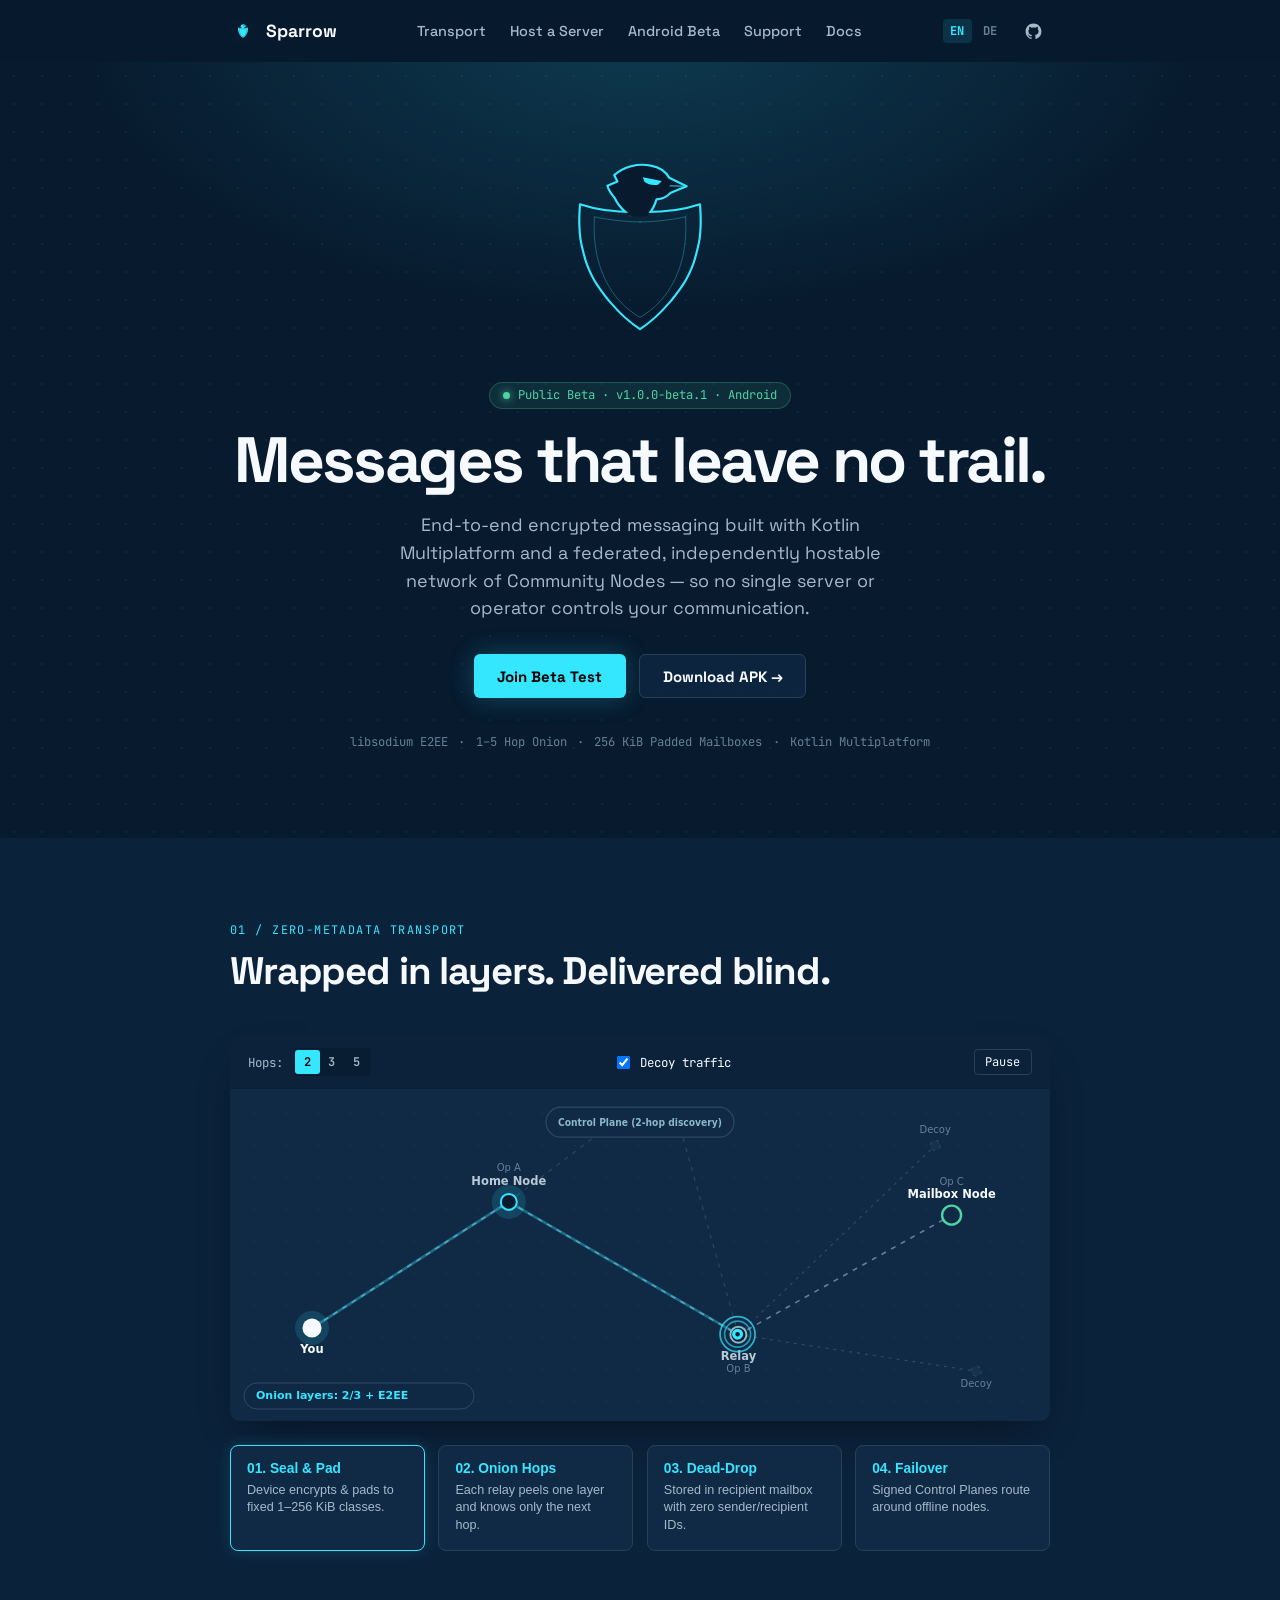
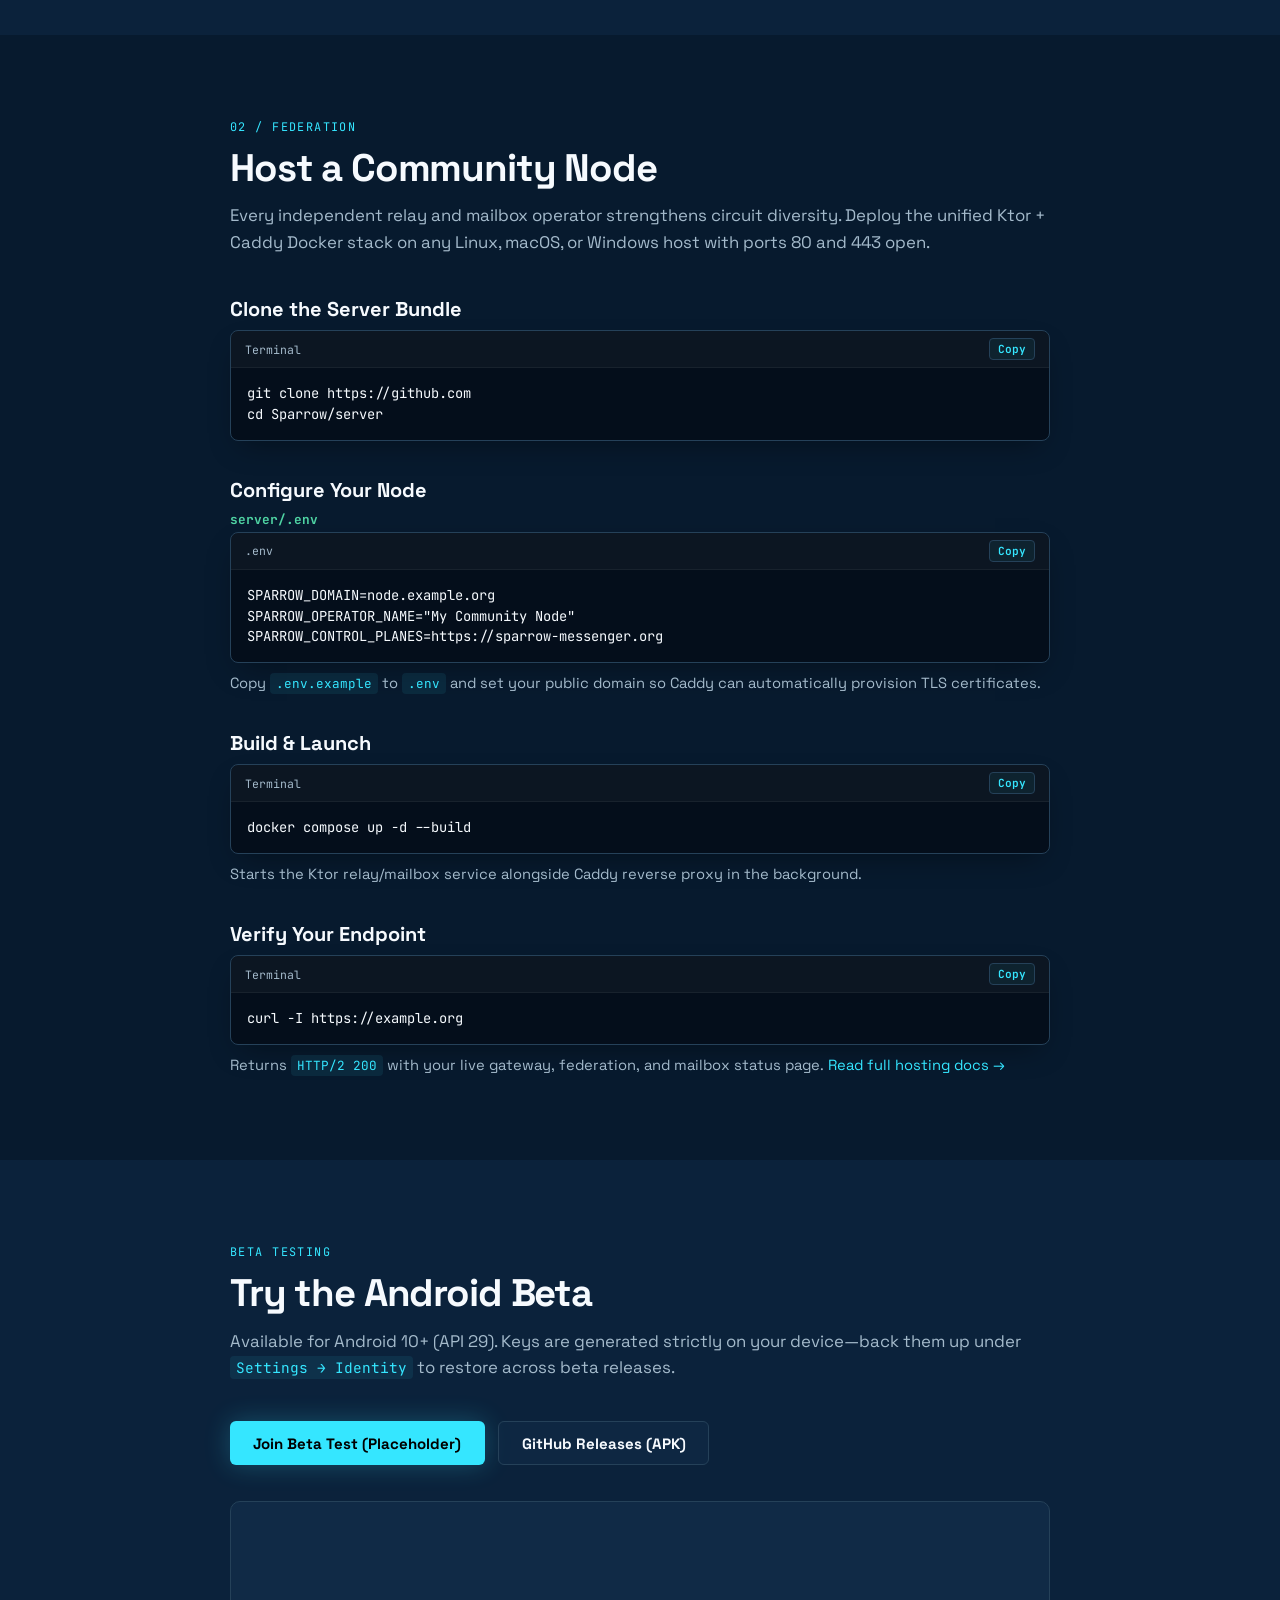
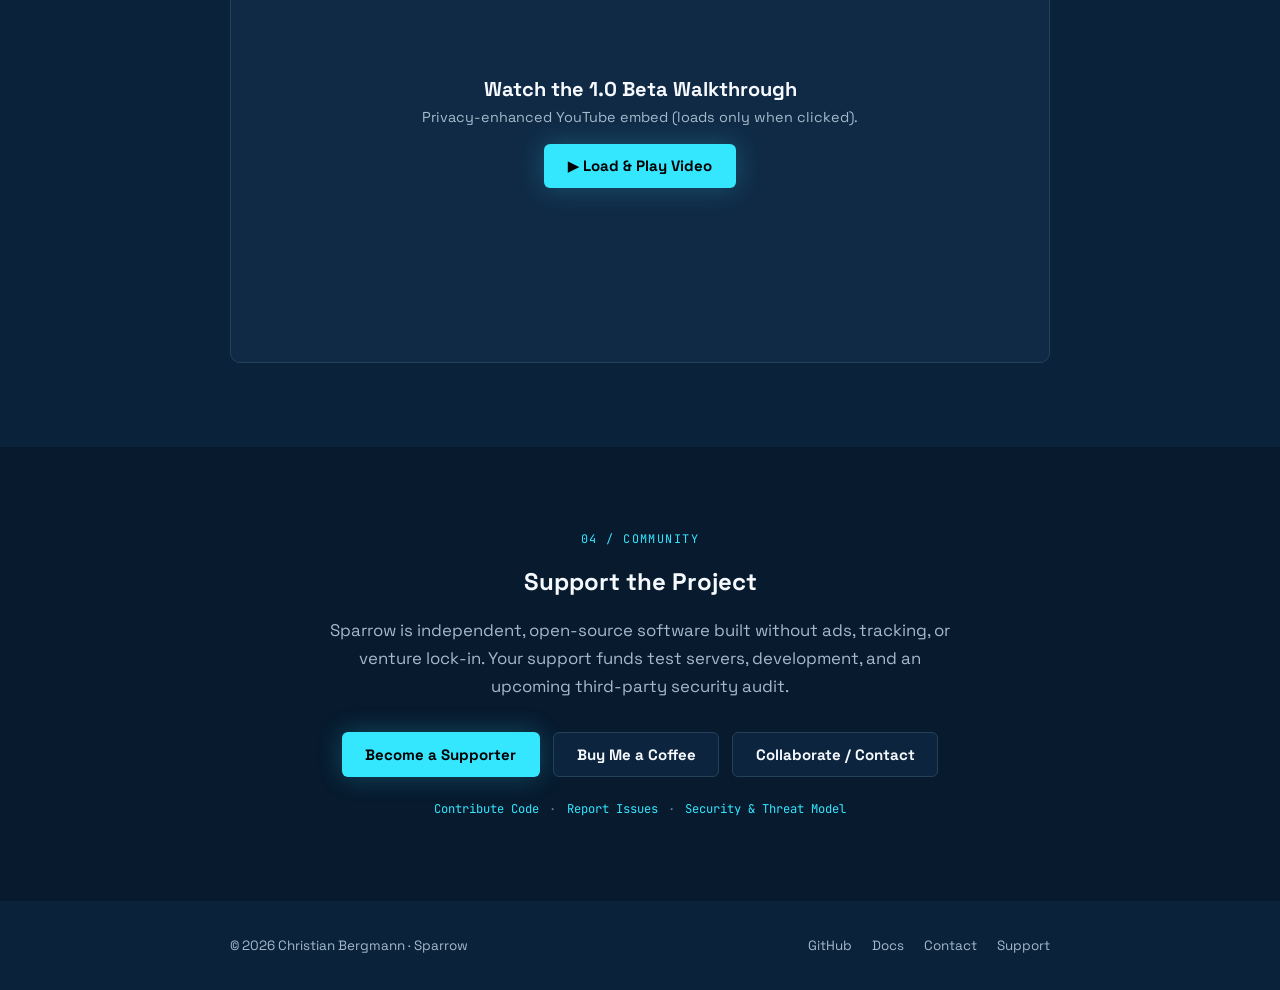
==== index.html @ a4cbb078 "Fix german language" ====
<!DOCTYPE html>
<html lang="en">
<head>
  <meta charset="UTF-8" />
  <meta name="viewport" content="width=device-width, initial-scale=1.0" />
  <title>Sparrow — Messages that leave no trail</title>
  <meta
    name="description"
    content="End-to-end encrypted messaging routed through 1–5 hop federated Community Nodes."
  />
  <meta name="theme-color" content="#071A2E" />
  <link rel="icon" type="image/svg+xml" href="./favicon.svg" />
  <link rel="preconnect" href="https://fonts.googleapis.com" />
  <link rel="preconnect" href="https://fonts.gstatic.com" crossorigin />
  <link href="https://fonts.googleapis.com/css2?family=JetBrains+Mono:wght@400;600;700&family=Space+Grotesk:wght@500;700&display=swap" rel="stylesheet" />
  <link rel="stylesheet" href="./styles.css" />
</head>
<body>
  <header class="site-header">
    <div class="nav-inner">
      <a href="#top" class="brand" aria-label="Sparrow Home" data-i18n-aria-label="nav.home">
        <img src="./favicon.svg" alt="" width="26" height="26" />
        <span>Sparrow</span>
      </a>

      <nav class="nav-links" aria-label="Main navigation" data-i18n-aria-label="nav.mainNavigation">
        <a href="#how-it-works" data-i18n="nav.transport">Transport</a>
        <a href="#host-server" data-i18n="nav.hostServer">Host a Server</a>
        <a href="#beta" data-i18n="nav.beta">Android Beta</a>
        <a href="#support" data-i18n="nav.support">Support</a>
        <a data-config-href="docsHomeUrl" target="_blank" rel="noopener noreferrer" data-i18n="nav.docs">Docs</a>
      </nav>

      <div class="nav-actions">
        <div class="lang-toggle" role="group" aria-label="Language switch" data-i18n-aria-label="nav.languageSwitch">
          <button type="button" class="lang-btn" data-lang="en">EN</button>
          <button type="button" class="lang-btn" data-lang="de">DE</button>
        </div>

        <a
          class="icon-link"
          data-config-href="githubRepoUrl"
          target="_blank"
          rel="noopener noreferrer"
          aria-label="GitHub"
        >
          <svg width="19" height="19" viewBox="0 0 24 24" fill="currentColor" aria-hidden="true">
            <path d="M12 2C6.477 2 2 6.484 2 12.017c0 4.425 2.865 8.18 6.839 9.504.5.092.682-.217.682-.483 0-.237-.008-.868-.013-1.703-2.782.605-3.369-1.343-3.369-1.343-.454-1.158-1.11-1.466-1.11-1.466-.908-.62.069-.608.069-.608 1.003.07 1.53 1.032 1.53 1.032.892 1.53 2.341 1.088 2.91.832.092-.647.35-1.088.636-1.338-2.22-.253-4.555-1.113-4.555-4.951 0-1.093.39-1.988 1.029-2.688-.103-.253-.446-1.272.098-2.65 0 0 .84-.27 2.75 1.026A9.564 9.564 0 0112 6.844c.85.004 1.705.115 2.504.337 1.909-1.296 2.747-1.027 2.747-1.027.546 1.379.202 2.398.1 2.651.64.7 1.028 1.595 1.028 2.688 0 3.848-2.339 4.695-4.566 4.943.359.309.678.92.678 1.855 0 1.338-.012 2.419-.012 2.747 0 .268.18.58.688.482A10.019 10.019 0 0022 12.017C22 6.484 17.522 2 12 2z" />
          </svg>
        </a>
        <button
          type="button"
          class="menu-toggle"
          id="menu-toggle"
          aria-label="Toggle navigation"
          data-i18n-aria-label="nav.toggleNavigation"
          aria-controls="mobile-nav"
          aria-expanded="false"
        >
          <svg width="20" height="20" viewBox="0 0 24 24" fill="none" stroke="currentColor" stroke-width="2" stroke-linecap="round" aria-hidden="true">
            <path d="M4 6h16M4 12h16M4 18h16" />
          </svg>
        </button>
      </div>
    </div>

    <nav class="mobile-nav" id="mobile-nav" aria-label="Mobile navigation" data-i18n-aria-label="nav.mobileNavigation">
      <a href="#how-it-works" data-i18n="nav.transport">Transport</a>
      <a href="#host-server" data-i18n="nav.hostServer">Host a Server</a>
      <a href="#beta" data-i18n="nav.beta">Android Beta</a>
      <a href="#support" data-i18n="nav.support">Support</a>
      <a data-config-href="docsHomeUrl" target="_blank" rel="noopener noreferrer" data-i18n="nav.docs">Docs</a>
    </nav>
  </header>

  <main id="top">
    <!-- BAND 1: HERO -->
    <section class="band band-base hero">
      <div class="container hero-center">
        <div class="logo-stage" id="logo-stage" role="button" tabindex="0" aria-label="Interactive Sparrow Logo" data-i18n-aria-label="hero.logoAria">
          <canvas id="sparrow-hero-canvas" width="240" height="240"></canvas>
        </div>

        <span class="pill-badge">
          <span class="dot"></span>
          <span data-i18n="hero.badge">v1.0.0-beta.1 · Android</span>
        </span>

        <h1 data-i18n="hero.title">Messages that leave no trail.</h1>

        <p class="hero-sub" data-i18n="hero.subtitle">
          Device-side libsodium encryption routed through 1–5 hop federated Community Nodes. Zero central servers. Zero push services.
        </p>

        <div class="hero-actions">
          <a href="#beta-placeholder" class="btn btn-primary" data-placeholder="betaTest" data-i18n="hero.ctaBeta">
            Join Beta Test
          </a>
          <a class="btn btn-secondary" data-config-href="githubReleasesUrl" target="_blank" rel="noopener noreferrer" data-i18n="hero.ctaDownload">
            Download APK →
          </a>
        </div>

        <div class="stack-bar">
          <span data-i18n="hero.stack.crypto">libsodium E2EE</span>
          <span>·</span>
          <span data-i18n="hero.stack.onion">1–5 Hop Onion</span>
          <span>·</span>
          <span data-i18n="hero.stack.mailboxes">256 KiB Padded Mailboxes</span>
          <span>·</span>
          <span data-i18n="hero.stack.kotlin">Kotlin Multiplatform</span>
        </div>
      </div>
    </section>

    <!-- BAND 2: LIVE ONION DIAGRAM -->
    <section class="band band-alt" id="how-it-works">
      <div class="container">
        <div class="section-head">
          <span class="eyebrow" data-i18n="comm.eyebrow">01 / Zero-Metadata Transport</span>
          <h2 data-i18n="comm.title">Wrapped in layers. Delivered blind.</h2>
        </div>

        <div class="diagram-wrap">
          <div class="diagram-bar">
            <div class="toolbar-group">
              <span data-i18n="comm.hopsLabel">Hops:</span>
              <div class="segmented" role="group" aria-label="Relay hops" data-i18n-aria-label="comm.relayHops">
                <button type="button" class="seg-btn active" data-hops="2">2</button>
                <button type="button" class="seg-btn" data-hops="3">3</button>
                <button type="button" class="seg-btn" data-hops="5">5</button>
              </div>
            </div>

            <label class="switch-label">
              <input type="checkbox" id="decoys-toggle" checked />
              <span data-i18n="comm.decoysLabel">Decoy traffic</span>
            </label>

            <button type="button" class="btn-inline" id="onion-play-btn">Pause</button>
          </div>

          <canvas id="onion-canvas" width="840" height="340"></canvas>
        </div>

        <div class="step-row" id="comm-steps">
          <button type="button" class="step-card active" data-step="0">
            <strong data-i18n="comm.steps.0.title">01. Seal &amp; Pad</strong>
            <span data-i18n="comm.steps.0.desc">Device encrypts &amp; pads to fixed 1–256 KiB classes.</span>
          </button>
          <button type="button" class="step-card" data-step="1">
            <strong data-i18n="comm.steps.1.title">02. Onion Hops</strong>
            <span data-i18n="comm.steps.1.desc">Each relay peels one layer and knows only the next hop.</span>
          </button>
          <button type="button" class="step-card" data-step="2">
            <strong data-i18n="comm.steps.2.title">03. Dead-Drop</strong>
            <span data-i18n="comm.steps.2.desc">Stored in recipient mailbox with zero sender/recipient IDs.</span>
          </button>
          <button type="button" class="step-card" data-step="3">
            <strong data-i18n="comm.steps.3.title">04. Failover</strong>
            <span data-i18n="comm.steps.3.desc">Signed Control Planes route around offline nodes.</span>
          </button>
        </div>
      </div>
    </section>
    <!-- BAND 3: HOST A SERVER (WEBPACK-STYLE WALKTHROUGH) -->
    <section class="band band-base" id="host-server">
      <div class="container">
        <div class="section-head">
          <span class="eyebrow" data-i18n="hosting.eyebrow">02 / Federation</span>
          <h2 data-i18n="hosting.title">Host a Community Node</h2>
          <p class="section-lead" data-i18n="hosting.lead">
            Every independent relay and mailbox operator strengthens circuit diversity. Deploy the unified Ktor + Caddy Docker stack on any Linux, macOS, or Windows host with ports 80 and 443 open.
          </p>
        </div>

        <div class="wb-step">
          <h3 data-i18n="hosting.cloneTitle">Clone the Server Bundle</h3>
          <div class="terminal">
            <div class="terminal-top">
              <span data-i18n="hosting.terminal">Terminal</span>
              <button type="button" class="copy-btn" data-copy="git clone https://github.com && cd Sparrow/server" data-i18n="common.copy">Copy</button>
            </div>
            <pre><code>git clone https://github.com
cd Sparrow/server</code></pre>
          </div>
        </div>

        <div class="wb-step">
          <h3 data-i18n="hosting.configureTitle">Configure Your Node</h3>
          <p class="file-caption"><strong>server/.env</strong></p>
          <div class="terminal">
            <div class="terminal-top">
              <span>.env</span>
              <button type="button" class="copy-btn" data-copy="cp .env.example .env" data-i18n="common.copy">Copy</button>
            </div>
            <pre><code>SPARROW_DOMAIN=node.example.org
SPARROW_OPERATOR_NAME="My Community Node"
SPARROW_CONTROL_PLANES=https://sparrow-messenger.org</code></pre>
          </div>
          <p class="step-note">
            <span data-i18n="hosting.configureNoteBefore">Copy </span><code>.env.example</code><span data-i18n="hosting.configureNoteMiddle"> to </span><code>.env</code><span data-i18n="hosting.configureNoteAfter"> and set your public domain so Caddy can automatically provision TLS certificates.</span>
          </p>
        </div>

        <div class="wb-step">
          <h3 data-i18n="hosting.buildTitle">Build &amp; Launch</h3>
          <div class="terminal">
            <div class="terminal-top">
              <span data-i18n="hosting.terminal">Terminal</span>
              <button type="button" class="copy-btn" data-copy="docker compose up -d --build" data-i18n="common.copy">Copy</button>
            </div>
            <pre><code>docker compose up -d --build</code></pre>
          </div>
          <p class="step-note" data-i18n="hosting.buildNote">
            Starts the Ktor relay/mailbox service alongside Caddy reverse proxy in the background.
          </p>
        </div>

        <div class="wb-step">
          <h3 data-i18n="hosting.verifyTitle">Verify Your Endpoint</h3>
          <div class="terminal">
            <div class="terminal-top">
              <span data-i18n="hosting.terminal">Terminal</span>
              <button type="button" class="copy-btn" data-copy="curl -I https://example.org" data-i18n="common.copy">Copy</button>
            </div>
            <pre><code>curl -I https://example.org</code></pre>
          </div>
          <p class="step-note">
            <span data-i18n="hosting.verifyNoteBefore">Returns </span><code>HTTP/2 200</code><span data-i18n="hosting.verifyNoteAfter"> with your live gateway, federation, and mailbox status page. </span>
            <a data-config-href="docsServerHostingUrl" target="_blank" rel="noopener noreferrer" data-i18n="hosting.docsLink">Read full hosting docs →</a>
          </p>
        </div>
      </div>
    </section>

    <!-- BAND 4: ANDROID BETA & PRODUCT VIDEO -->
    <section class="band band-alt" id="beta">
      <div class="container">
        <div class="section-head">
          <span class="eyebrow" data-i18n="beta.eyebrow">03 / Public Beta</span>
          <h2 data-i18n="beta.title">Try Sparrow on Android</h2>
          <p class="section-lead">
            <span data-i18n="beta.deviceNoteBefore">Available for Android 10+ (API 29). Keys are generated strictly on your device—back them up under </span><code data-i18n="beta.identityPath">Settings → Identity</code><span data-i18n="beta.deviceNoteAfter"> to restore across beta releases.</span>
          </p>
        </div>

        <div class="hero-actions" style="justify-content: flex-start; margin-bottom: 2.25rem;">
          <a href="#beta-placeholder" class="btn btn-primary" data-placeholder="betaTest" data-i18n="beta.ctaBeta">
            Join Beta Test
          </a>
          <a class="btn btn-secondary" data-config-href="githubReleasesUrl" target="_blank" rel="noopener noreferrer" data-i18n="beta.ctaReleases">
            Download APK (GitHub Releases) →
          </a>
        </div>

        <div class="video-frame" id="video-frame">
          <div class="video-poster" id="video-poster">
            <h3 data-i18n="video.posterTitle">Watch the 1.0 Beta Walkthrough</h3>
            <p data-i18n="video.posterSubtitle">Privacy-enhanced YouTube embed (loads only when clicked).</p>
            <button type="button" class="btn btn-primary" id="load-video-btn" data-i18n="video.playBtn">
              ▶ Load &amp; Play Video
            </button>
          </div>
        </div>
      </div>
    </section>

    <!-- BAND 5: SUPPORT THE PROJECT (WEBPACK-STYLE) -->
    <section class="band band-base support-band" id="support">
      <div class="container support-center">
        <span class="eyebrow" data-i18n="support.eyebrow">04 / Community</span>
        <h2 data-i18n="support.title">Support the Project</h2>
        <p class="support-lead" data-i18n="support.lead">
          Sparrow is independent, open-source software built without ads, tracking, or venture lock-in. Your support funds test servers, development, and an upcoming third-party security audit.
        </p>

        <div class="hero-actions" style="margin-bottom: 1.5rem;">
          <a href="#supporter-placeholder" class="btn btn-primary" data-placeholder="supporter" data-i18n="support.actions.sponsor">
            Become a Supporter
          </a>
          <a href="#coffee-placeholder" class="btn btn-secondary" data-placeholder="buyMeACoffee" data-i18n="support.actions.coffee">
            Buy Me a Coffee
          </a>
          <a href="#contact-placeholder" class="btn btn-secondary" data-placeholder="contact" data-i18n="support.actions.contact">
            Collaborate / Contact
          </a>
        </div>

        <div class="stack-bar">
          <a data-config-href="githubRepoUrl" target="_blank" rel="noopener noreferrer" data-i18n="support.links.contributeCode">Contribute Code</a>
          <span>·</span>
          <a data-config-href="githubIssuesUrl" target="_blank" rel="noopener noreferrer" data-i18n="support.links.reportIssues">Report Issues</a>
          <span>·</span>
          <a data-config-href="docsWhySparrowUrl" target="_blank" rel="noopener noreferrer" data-i18n="support.links.security">Security &amp; Threat Model</a>
        </div>
      </div>
    </section>
  </main>

  <footer class="site-footer">
    <div class="container footer-inner">
      <span>© 2026 Christian Bergmann · Sparrow</span>
      <div class="footer-links">
        <a data-config-href="githubRepoUrl" target="_blank" rel="noopener noreferrer">GitHub</a>
        <a data-config-href="docsHomeUrl" target="_blank" rel="noopener noreferrer" data-i18n="nav.docs">Docs</a>
        <a href="#contact-placeholder" data-placeholder="contact" data-i18n="footer.contact">Contact</a>
        <a href="#supporter-placeholder" data-placeholder="supporter" data-i18n="nav.support">Support</a>
      </div>
    </div>
  </footer>

  <div class="modal-backdrop" id="placeholder-modal" role="dialog" aria-modal="true" aria-labelledby="modal-title">
    <div class="modal-card">
      <h3 id="modal-title">Placeholder</h3>
      <p id="modal-body"></p>
      <div class="modal-actions">
        <a id="modal-secondary-link" class="btn btn-secondary btn-sm" target="_blank" rel="noopener noreferrer" style="display: none;"></a>
        <button type="button" class="btn btn-primary btn-sm" id="modal-close-btn" data-i18n="modal.close">Close</button>
      </div>
    </div>
  </div>

  <script type="module" src="./app.js"></script>
</body>
</html>
---- styles.css ----
:root {
  --bg: #071A2E;
  --bg-alt: #0B223B;
  --surface: #102A46;
  --primary: #35E6FF;
  --on-primary: #000000;
  --on-primary-container: #C8F9FF;
  --tertiary: #4FD3A3;
  --text: #F6FAFE;
  --text-muted: #A4BACB;
  --outline: #668095;
  --outline-variant: #254159;

  --font-display: "Space Grotesk", system-ui, sans-serif;
  --font-mono: "JetBrains Mono", ui-monospace, monospace;
}

*, *::before, *::after { box-sizing: border-box; }

html {
  scroll-behavior: smooth;
  background: var(--bg);
  color: var(--text);
  font-family: var(--font-display);
  -webkit-font-smoothing: antialiased;
}

body {
  margin: 0;
  background: var(--bg);
}

a { color: var(--primary); text-decoration: none; }
a:hover { color: var(--on-primary-container); }

code {
  font-family: var(--font-mono);
  font-size: 0.86em;
  color: var(--primary);
  background: rgba(53, 230, 255, 0.08);
  padding: 0.12rem 0.38rem;
  border-radius: 4px;
}

.container {
  width: min(820px, 100% - 2.5rem);
  margin-inline: auto;
}

/* Header — Seamless, zero border line */
.site-header {
  position: sticky;
  top: 0;
  z-index: 40;
  background: rgba(7, 26, 46, 0.86);
  backdrop-filter: blur(14px);
}

.nav-inner {
  width: min(820px, 100% - 2.5rem);
  margin-inline: auto;
  height: 62px;
  display: flex;
  align-items: center;
  justify-content: space-between;
}

.brand {
  display: inline-flex;
  align-items: center;
  gap: 0.6rem;
  color: var(--text);
  font-weight: 700;
  font-size: 1.1rem;
}

.nav-links {
  display: flex;
  gap: 1.5rem;
}

.nav-links a {
  color: var(--text-muted);
  font-size: 0.9rem;
  font-weight: 500;
}

.nav-links a:hover { color: var(--primary); }

.nav-actions {
  display: flex;
  align-items: center;
  gap: 0.75rem;
}

.lang-btn {
  border: 0;
  background: transparent;
  color: var(--outline);
  font-family: var(--font-mono);
  font-size: 0.76rem;
  font-weight: 700;
  padding: 0.25rem 0.45rem;
  border-radius: 4px;
  cursor: pointer;
}

.lang-btn.active {
  color: var(--primary);
  background: rgba(53, 230, 255, 0.12);
}

.icon-link {
  display: inline-flex;
  align-items: center;
  justify-content: center;
  width: 34px;
  height: 34px;
  color: var(--text-muted);
}

.icon-link:hover { color: var(--primary); }

.menu-toggle,
.mobile-nav {
  display: none;
}

.menu-toggle {
  align-items: center;
  justify-content: center;
  width: 34px;
  height: 34px;
  padding: 0;
  border: 1px solid var(--outline-variant);
  border-radius: 4px;
  background: transparent;
  color: var(--text-muted);
  cursor: pointer;
}

.menu-toggle:hover,
.menu-toggle:focus-visible {
  border-color: var(--primary);
  color: var(--primary);
}

/* Webpack-Style Alternating Surface Bands — Zero Horizontal Lines */
.band {
  padding: 5.25rem 0;
}

.band-base {
  background-color: var(--bg);
}

.band-alt {
  background-color: var(--bg-alt);
}

/* Hero */
.hero {
  padding: 4rem 0 5.5rem;
  text-align: center;
  background-image:
    radial-gradient(820px 420px at 50% -5%, rgba(53, 230, 255, 0.16), transparent 70%),
    radial-gradient(rgba(53, 230, 255, 0.07) 1px, transparent 1px);
  background-size: 100% 100%, 28px 28px;
}

.hero-center {
  display: flex;
  flex-direction: column;
  align-items: center;
}

.logo-stage {
  margin-bottom: 1rem;
  cursor: pointer;
}

#sparrow-hero-canvas {
  display: block;
  width: 240px;
  height: 240px;
}

.pill-badge {
  display: inline-flex;
  align-items: center;
  gap: 0.5rem;
  font-family: var(--font-mono);
  font-size: 0.76rem;
  color: var(--tertiary);
  background: rgba(79, 211, 163, 0.1);
  border: 1px solid rgba(79, 211, 163, 0.25);
  padding: 0.28rem 0.8rem;
  border-radius: 999px;
  margin-bottom: 1.15rem;
}

.dot {
  width: 7px;
  height: 7px;
  border-radius: 50%;
  background: var(--tertiary);
  box-shadow: 0 0 8px var(--tertiary);
}

h1 {
  font-size: clamp(2.5rem, 5.8vw, 4rem);
  font-weight: 700;
  letter-spacing: -0.04em;
  line-height: 1.06;
  margin: 0 0 1rem;
}

.hero-sub {
  font-size: 1.12rem;
  color: var(--text-muted);
  max-width: 540px;
  margin: 0 0 2rem;
  line-height: 1.55;
}

.hero-actions {
  display: flex;
  flex-wrap: wrap;
  justify-content: center;
  gap: 0.85rem;
  margin-bottom: 2.25rem;
}

.btn {
  display: inline-flex;
  align-items: center;
  gap: 0.45rem;
  font-family: var(--font-display);
  font-size: 0.94rem;
  font-weight: 700;
  padding: 0.72rem 1.4rem;
  border-radius: 6px;
  border: 1px solid transparent;
  cursor: pointer;
  transition: all 0.16s ease;
}

.btn-primary {
  background: var(--primary);
  color: var(--on-primary);
  box-shadow: 0 0 26px rgba(53, 230, 255, 0.24);
}

.btn-primary:hover {
  background: var(--on-primary-container);
  color: var(--on-primary);
  transform: translateY(-1px);
}

.btn-secondary {
  background: rgba(16, 42, 70, 0.65);
  color: var(--text);
  border-color: var(--outline-variant);
}

.btn-secondary:hover {
  border-color: var(--primary);
  color: var(--primary);
}

.stack-bar {
  display: flex;
  flex-wrap: wrap;
  justify-content: center;
  gap: 0.65rem;
  font-family: var(--font-mono);
  font-size: 0.76rem;
  color: var(--outline);
}
/* Section Header Eyebrows */
.section-head {
  margin-bottom: 2.5rem;
}

.eyebrow {
  display: block;
  font-family: var(--font-mono);
  font-size: 0.74rem;
  letter-spacing: 0.12em;
  text-transform: uppercase;
  color: var(--primary);
  margin-bottom: 0.5rem;
}

.section-head h2 {
  font-size: clamp(1.85rem, 3.8vw, 2.4rem);
  font-weight: 700;
  letter-spacing: -0.03em;
  margin: 0 0 0.65rem;
}

.section-lead {
  font-size: 1.05rem;
  color: var(--text-muted);
  line-height: 1.6;
  margin: 0;
}

/* Diagram Controls */
.diagram-wrap {
  background: var(--surface);
  border-radius: 10px;
  overflow: hidden;
  margin-bottom: 1.5rem;
  box-shadow: 0 20px 40px -15px rgba(0, 0, 0, 0.45);
}

.diagram-bar {
  display: flex;
  align-items: center;
  justify-content: space-between;
  flex-wrap: wrap;
  gap: 1rem;
  padding: 0.8rem 1.15rem;
  background: rgba(7, 26, 46, 0.45);
  font-family: var(--font-mono);
  font-size: 0.78rem;
  color: var(--text-muted);
}

.toolbar-group {
  display: inline-flex;
  align-items: center;
  gap: 0.6rem;
}

.segmented {
  display: inline-flex;
  background: rgba(7, 26, 46, 0.7);
  border-radius: 4px;
  padding: 2px;
}

.seg-btn {
  border: 0;
  background: transparent;
  color: var(--text-muted);
  font-family: var(--font-mono);
  font-size: 0.75rem;
  font-weight: 600;
  padding: 0.25rem 0.55rem;
  border-radius: 3px;
  cursor: pointer;
}

.seg-btn.active {
  background: var(--primary);
  color: var(--on-primary);
}

.switch-label {
  display: inline-flex;
  align-items: center;
  gap: 0.45rem;
  cursor: pointer;
  color: var(--text);
}

.btn-inline {
  border: 1px solid var(--outline-variant);
  background: transparent;
  color: var(--text);
  font-family: var(--font-mono);
  font-size: 0.75rem;
  padding: 0.25rem 0.65rem;
  border-radius: 4px;
  cursor: pointer;
}

.btn-inline:hover {
  border-color: var(--primary);
  color: var(--primary);
}

#onion-canvas {
  width: 100%;
  height: auto;
  display: block;
}

.step-row {
  display: grid;
  grid-template-columns: repeat(auto-fit, minmax(180px, 1fr));
  gap: 0.85rem;
}

.step-card {
  text-align: left;
  border: 1px solid var(--outline-variant);
  background: var(--surface);
  color: var(--text);
  padding: 0.95rem 1rem;
  border-radius: 8px;
  cursor: pointer;
  transition: all 0.16s ease;
  display: flex;
  flex-direction: column;
  gap: 0.35rem;
}

.step-card:hover,
.step-card.active {
  border-color: var(--primary);
  box-shadow: 0 0 16px rgba(53, 230, 255, 0.15);
}

.step-card strong {
  font-size: 0.86rem;
  color: var(--primary);
}

.step-card span {
  font-size: 0.79rem;
  color: var(--text-muted);
  line-height: 1.4;
}

/* Webpack-Style Walkthrough Steps (Zero Horizontal Section Lines) */
.wb-step {
  margin-top: 2.25rem;
}

.wb-step h3 {
  font-size: 1.25rem;
  font-weight: 700;
  margin: 0 0 0.5rem;
  color: var(--text);
}

.file-caption {
  font-family: var(--font-mono);
  font-size: 0.8rem;
  color: var(--tertiary);
  margin: 0.4rem 0 0.25rem;
}

.step-note {
  font-size: 0.92rem;
  color: var(--text-muted);
  margin: 0.55rem 0 0;
  line-height: 1.5;
}

.terminal {
  background: #040E1B;
  border: 1px solid var(--outline-variant);
  border-radius: 8px;
  overflow: hidden;
  box-shadow: 0 12px 30px -10px rgba(0, 0, 0, 0.4);
}

.terminal-top {
  display: flex;
  align-items: center;
  justify-content: space-between;
  padding: 0.45rem 0.85rem;
  background: rgba(255, 255, 255, 0.03);
  border-bottom: 1px solid rgba(255, 255, 255, 0.05);
  font-family: var(--font-mono);
  font-size: 0.72rem;
  color: var(--text-muted);
}

.copy-btn {
  border: 1px solid var(--outline-variant);
  background: rgba(53, 230, 255, 0.06);
  color: var(--primary);
  font-family: var(--font-mono);
  font-size: 0.7rem;
  font-weight: 600;
  padding: 0.18rem 0.5rem;
  border-radius: 4px;
  cursor: pointer;
}

.copy-btn:hover {
  background: var(--primary);
  color: var(--on-primary);
}

.terminal pre {
  margin: 0;
  padding: 0.95rem 1rem;
  overflow-x: auto;
}

.terminal code {
  background: transparent;
  padding: 0;
  color: var(--text);
  font-size: 0.86rem;
  line-height: 1.5;
}

/* Video Frame */
.video-frame {
  background: var(--surface);
  border-radius: 10px;
  overflow: hidden;
  border: 1px solid var(--outline-variant);
  aspect-ratio: 16 / 9;
  display: flex;
  align-items: center;
  justify-content: center;
  text-align: center;
}

.video-frame iframe {
  display: block;
  width: 100%;
  height: 100%;
  border: 0;
}

.video-poster h3 {
  font-size: 1.25rem;
  margin: 0 0 0.35rem;
}

.video-poster p {
  color: var(--text-muted);
  font-size: 0.9rem;
  margin: 0 0 1.15rem;
}

/* Support Section (Webpack Style — Centered Editorial Flow) */
.support-center {
  text-align: center;
  max-width: 620px;
}

.support-lead {
  font-size: 1.05rem;
  color: var(--text-muted);
  line-height: 1.65;
  margin: 0.75rem 0 2rem;
}

/* Footer */
.site-footer {
  background: var(--bg-alt);
  padding: 2.25rem 0;
  font-size: 0.84rem;
  color: var(--text-muted);
}

.footer-inner {
  display: flex;
  align-items: center;
  justify-content: space-between;
  flex-wrap: wrap;
  gap: 1rem;
}

.footer-links {
  display: flex;
  gap: 1.25rem;
}

.footer-links a {
  color: var(--text-muted);
}

.footer-links a:hover {
  color: var(--primary);
}

/* Modal */
.modal-backdrop {
  position: fixed;
  inset: 0;
  background: rgba(2, 9, 18, 0.75);
  backdrop-filter: blur(8px);
  display: none;
  align-items: center;
  justify-content: center;
  z-index: 100;
  padding: 1rem;
}

.modal-backdrop.open {
  display: flex;
}

.modal-card {
  background: var(--surface);
  border: 1px solid var(--outline-variant);
  border-radius: 10px;
  width: min(440px, 100%);
  padding: 1.5rem;
  box-shadow: 0 25px 50px -12px rgba(0, 0, 0, 0.6);
}

.modal-card h3 {
  margin: 0 0 0.5rem;
  font-size: 1.15rem;
}

.modal-card p {
  color: var(--text-muted);
  font-size: 0.92rem;
  margin: 0 0 1.25rem;
  line-height: 1.5;
}

.modal-actions {
  display: flex;
  justify-content: flex-end;
  gap: 0.6rem;
}

.btn-sm {
  padding: 0.45rem 0.95rem;
  font-size: 0.82rem;
}

@media (max-width: 680px) {
  .nav-links {
    display: none;
  }

  .menu-toggle {
    display: inline-flex;
  }

  .mobile-nav.open {
    display: flex;
    flex-direction: column;
    width: min(820px, 100% - 2.5rem);
    margin: 0 auto;
    padding-bottom: 0.75rem;
  }

  .mobile-nav a {
    padding: 0.7rem 0;
    border-top: 1px solid var(--outline-variant);
    color: var(--text-muted);
    font-size: 0.9rem;
  }

  .mobile-nav a:hover,
  .mobile-nav a.active {
    color: var(--primary);
  }
}
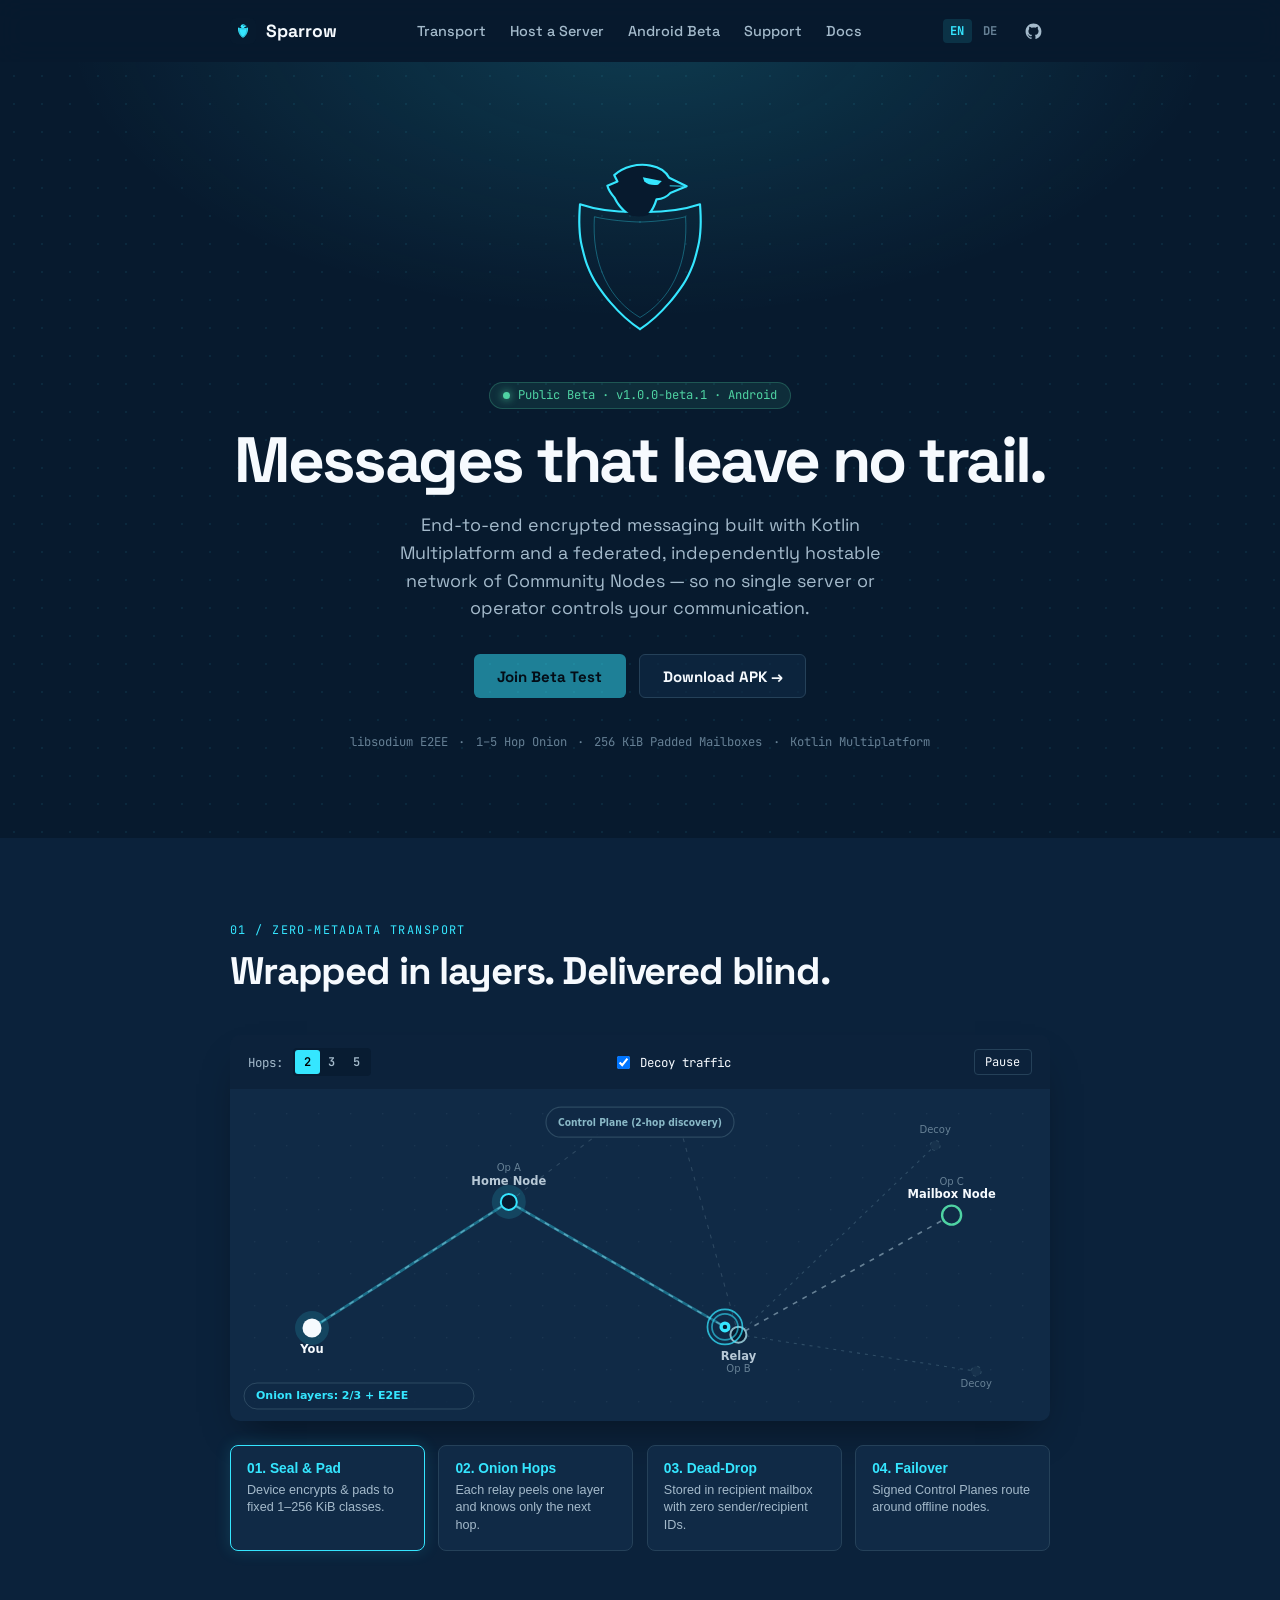
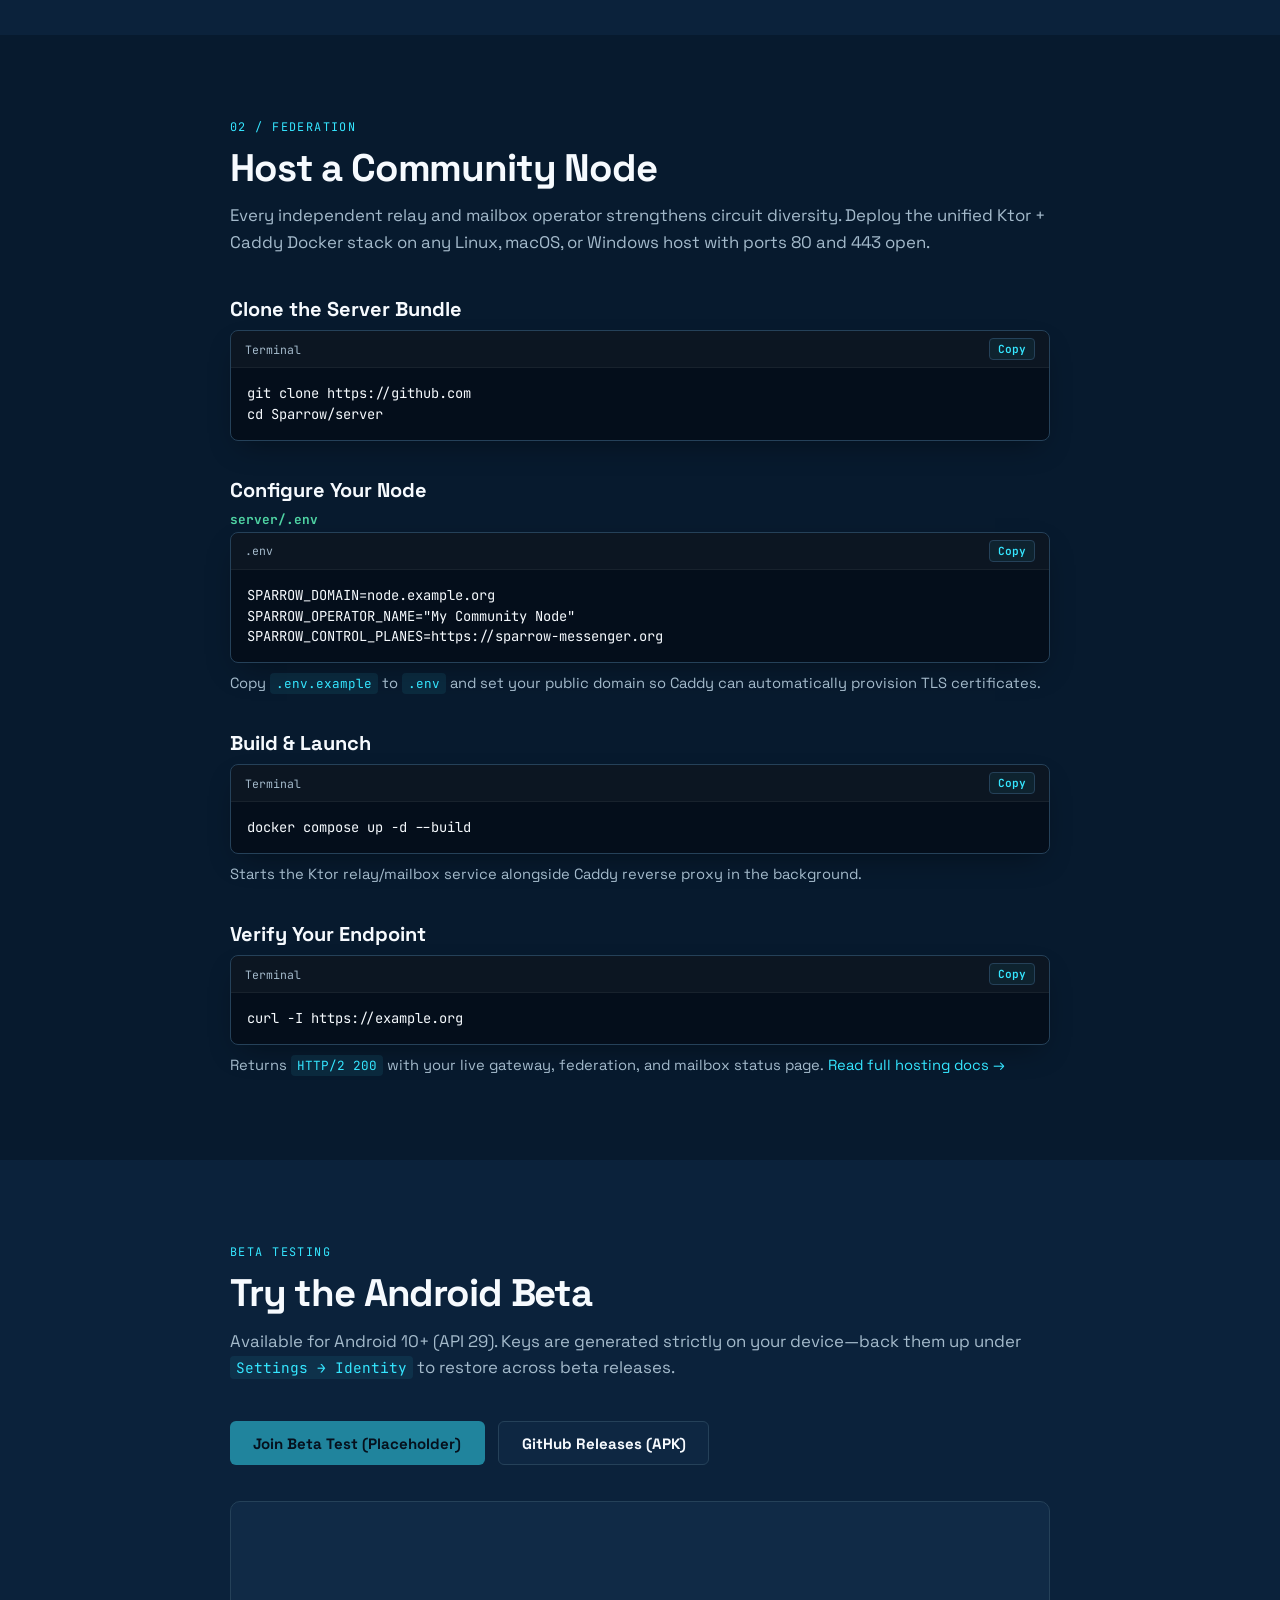
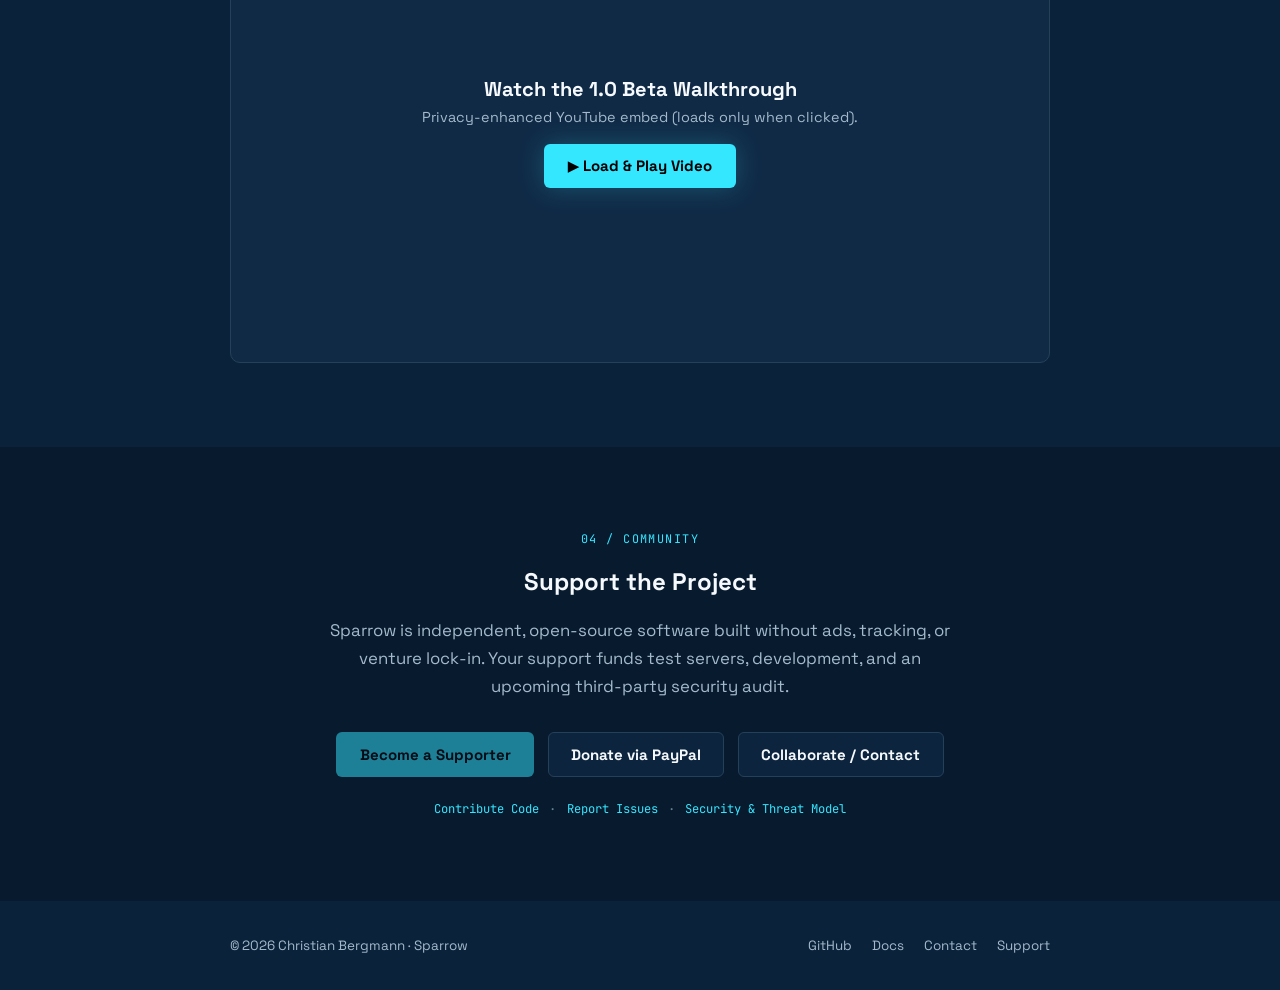
==== commit 818ae862: "Update buttons" ====
--- a/index.html
+++ b/index.html
@@ -93,7 +93,7 @@
         </p>
 
         <div class="hero-actions">
-          <a href="#beta-placeholder" class="btn btn-primary" data-placeholder="betaTest" data-i18n="hero.ctaBeta">
+          <a class="btn btn-primary" data-placeholder="betaTest" aria-disabled="true" tabindex="-1" data-i18n="hero.ctaBeta">
             Join Beta Test
           </a>
           <a class="btn btn-secondary" data-config-href="githubReleasesUrl" target="_blank" rel="noopener noreferrer" data-i18n="hero.ctaDownload">
@@ -246,7 +246,7 @@
         </div>
 
         <div class="hero-actions" style="justify-content: flex-start; margin-bottom: 2.25rem;">
-          <a href="#beta-placeholder" class="btn btn-primary" data-placeholder="betaTest" data-i18n="beta.ctaBeta">
+          <a class="btn btn-primary" data-placeholder="betaTest" aria-disabled="true" tabindex="-1" data-i18n="beta.ctaBeta">
             Join Beta Test
           </a>
           <a class="btn btn-secondary" data-config-href="githubReleasesUrl" target="_blank" rel="noopener noreferrer" data-i18n="beta.ctaReleases">
@@ -276,11 +276,11 @@
         </p>
 
         <div class="hero-actions" style="margin-bottom: 1.5rem;">
-          <a href="#supporter-placeholder" class="btn btn-primary" data-placeholder="supporter" data-i18n="support.actions.sponsor">
+          <a class="btn btn-primary" data-placeholder="supporter" aria-disabled="true" tabindex="-1" data-i18n="support.actions.sponsor">
             Become a Supporter
           </a>
-          <a href="#coffee-placeholder" class="btn btn-secondary" data-placeholder="buyMeACoffee" data-i18n="support.actions.coffee">
-            Buy Me a Coffee
+          <a class="btn btn-secondary" data-config-href="paypalUrl" data-i18n="support.actions.donation">
+            Donate via PayPal
           </a>
           <a href="#contact-placeholder" class="btn btn-secondary" data-placeholder="contact" data-i18n="support.actions.contact">
             Collaborate / Contact
@@ -305,7 +305,7 @@
         <a data-config-href="githubRepoUrl" target="_blank" rel="noopener noreferrer">GitHub</a>
         <a data-config-href="docsHomeUrl" target="_blank" rel="noopener noreferrer" data-i18n="nav.docs">Docs</a>
         <a href="#contact-placeholder" data-placeholder="contact" data-i18n="footer.contact">Contact</a>
-        <a href="#supporter-placeholder" data-placeholder="supporter" data-i18n="nav.support">Support</a>
+        <a href="#support" data-i18n="nav.support">Support</a>
       </div>
     </div>
   </footer>
@@ -316,6 +316,7 @@
       <p id="modal-body"></p>
       <div class="modal-actions">
         <a id="modal-secondary-link" class="btn btn-secondary btn-sm" target="_blank" rel="noopener noreferrer" style="display: none;"></a>
+        <button type="button" class="btn btn-secondary btn-sm" id="modal-copy-email" data-i18n="modal.copyEmail" style="display: none;">Copy email</button>
         <button type="button" class="btn btn-primary btn-sm" id="modal-close-btn" data-i18n="modal.close">Close</button>
       </div>
     </div>
--- a/styles.css
+++ b/styles.css
@@ -268,6 +268,26 @@
   color: var(--primary);
 }
 
+a[aria-disabled="true"] {
+  opacity: 0.5;
+  cursor: not-allowed;
+}
+
+.btn[aria-disabled="true"] {
+  box-shadow: none;
+  transform: none;
+}
+
+.btn-primary[aria-disabled="true"]:hover {
+  background: var(--primary);
+  color: var(--on-primary);
+}
+
+.btn-secondary[aria-disabled="true"]:hover {
+  border-color: var(--outline-variant);
+  color: var(--text);
+}
+
 .stack-bar {
   display: flex;
   flex-wrap: wrap;
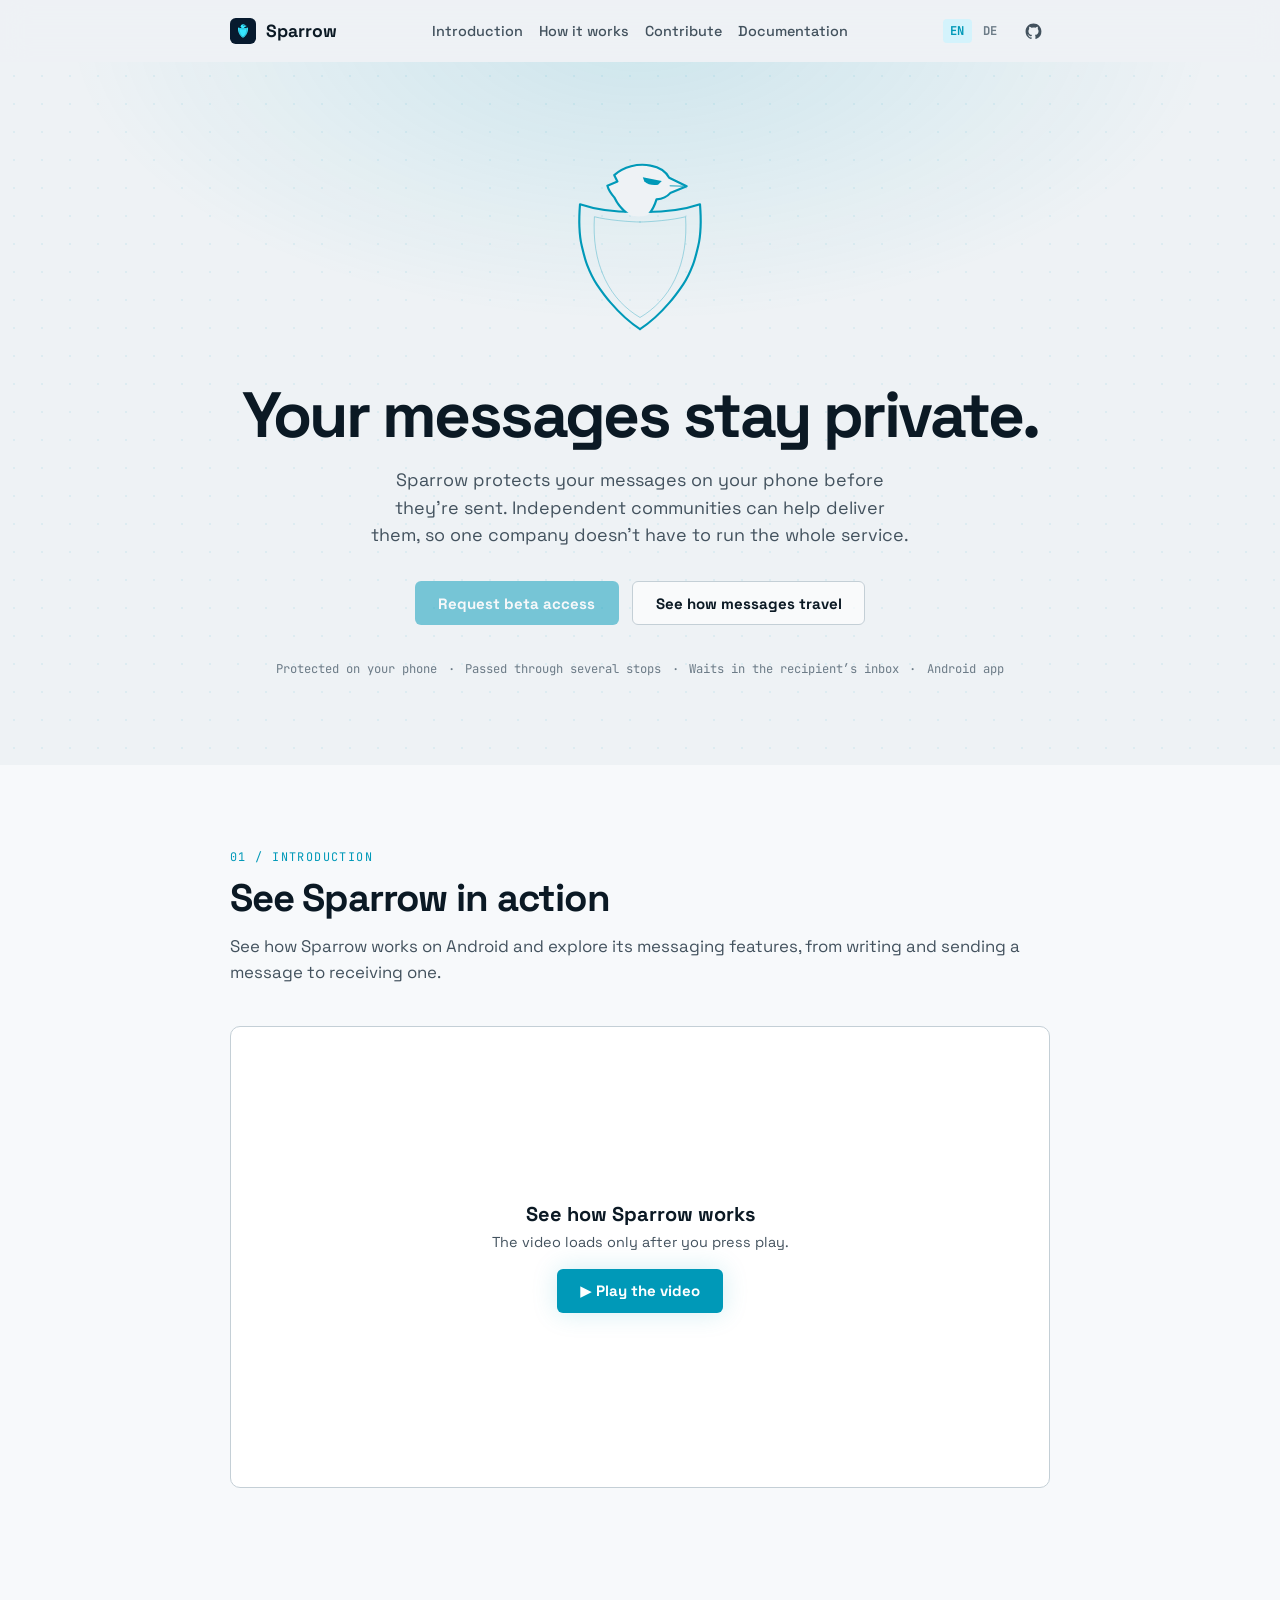
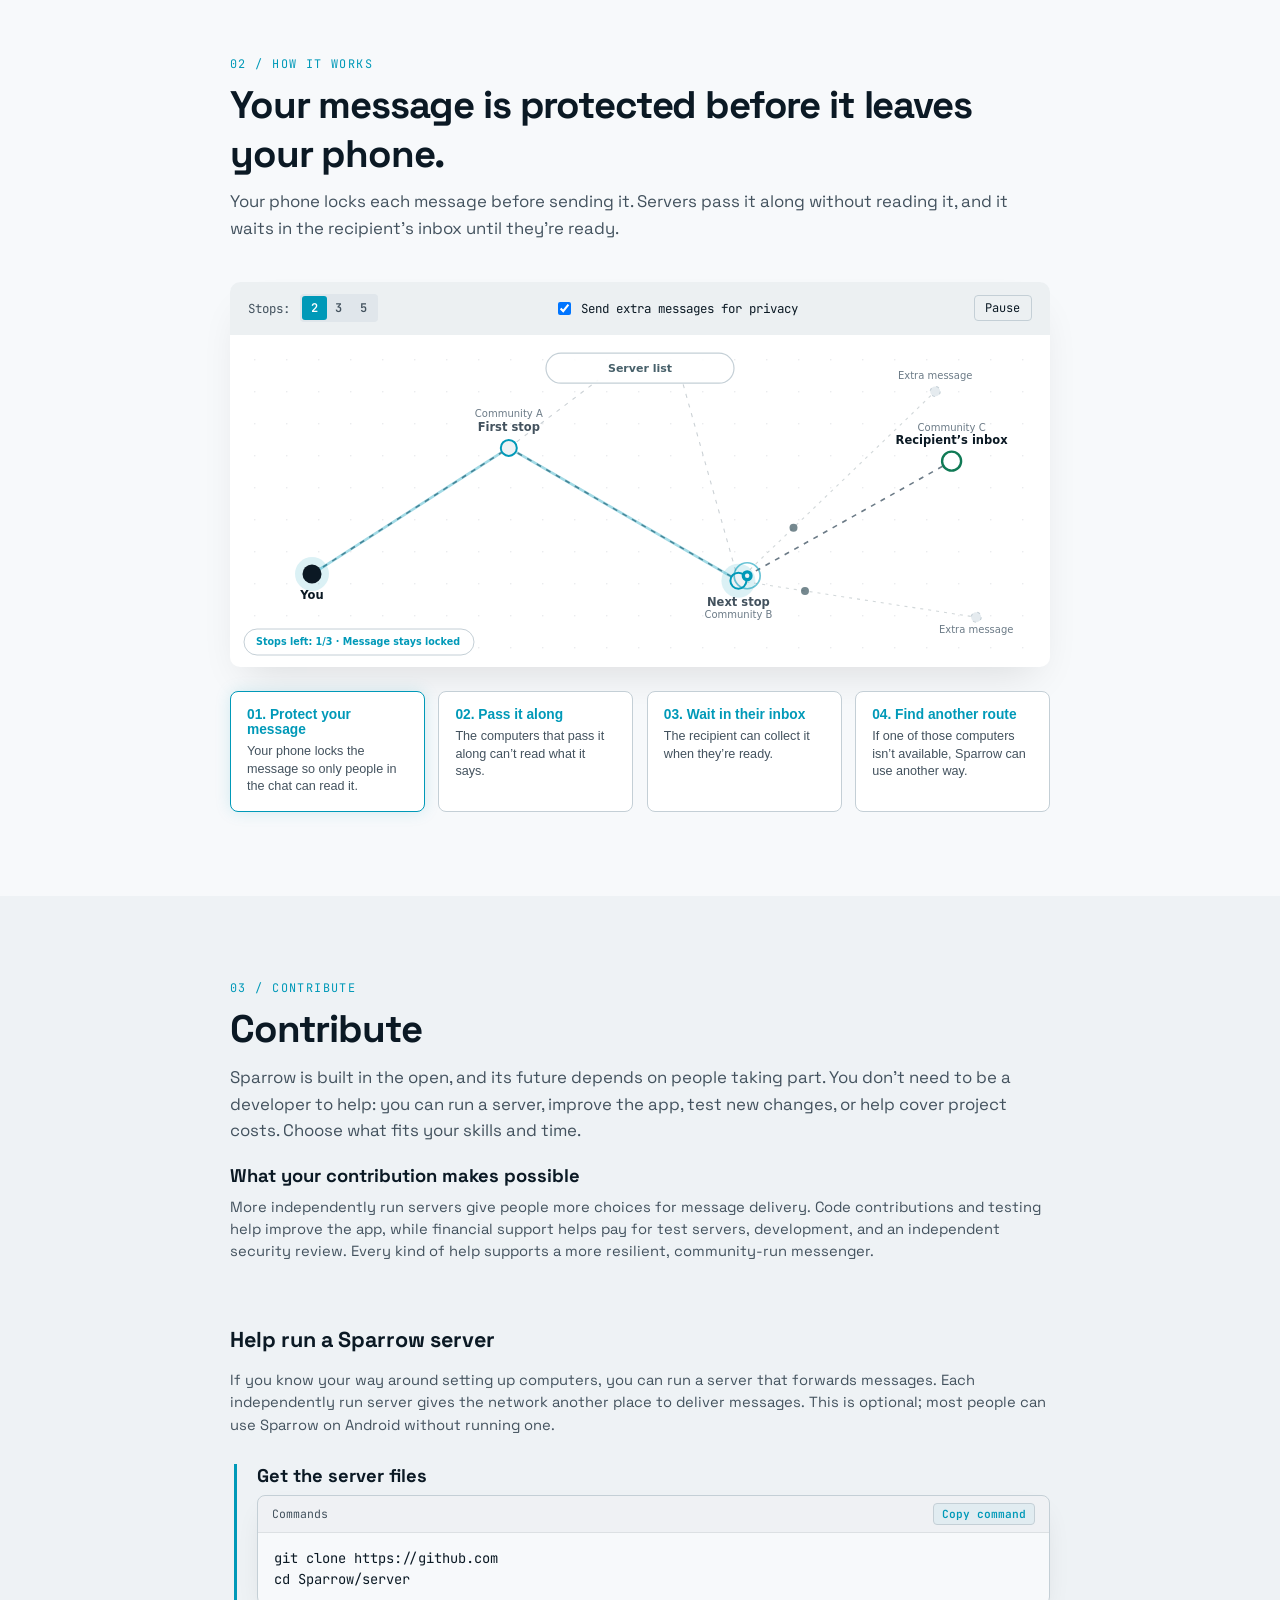
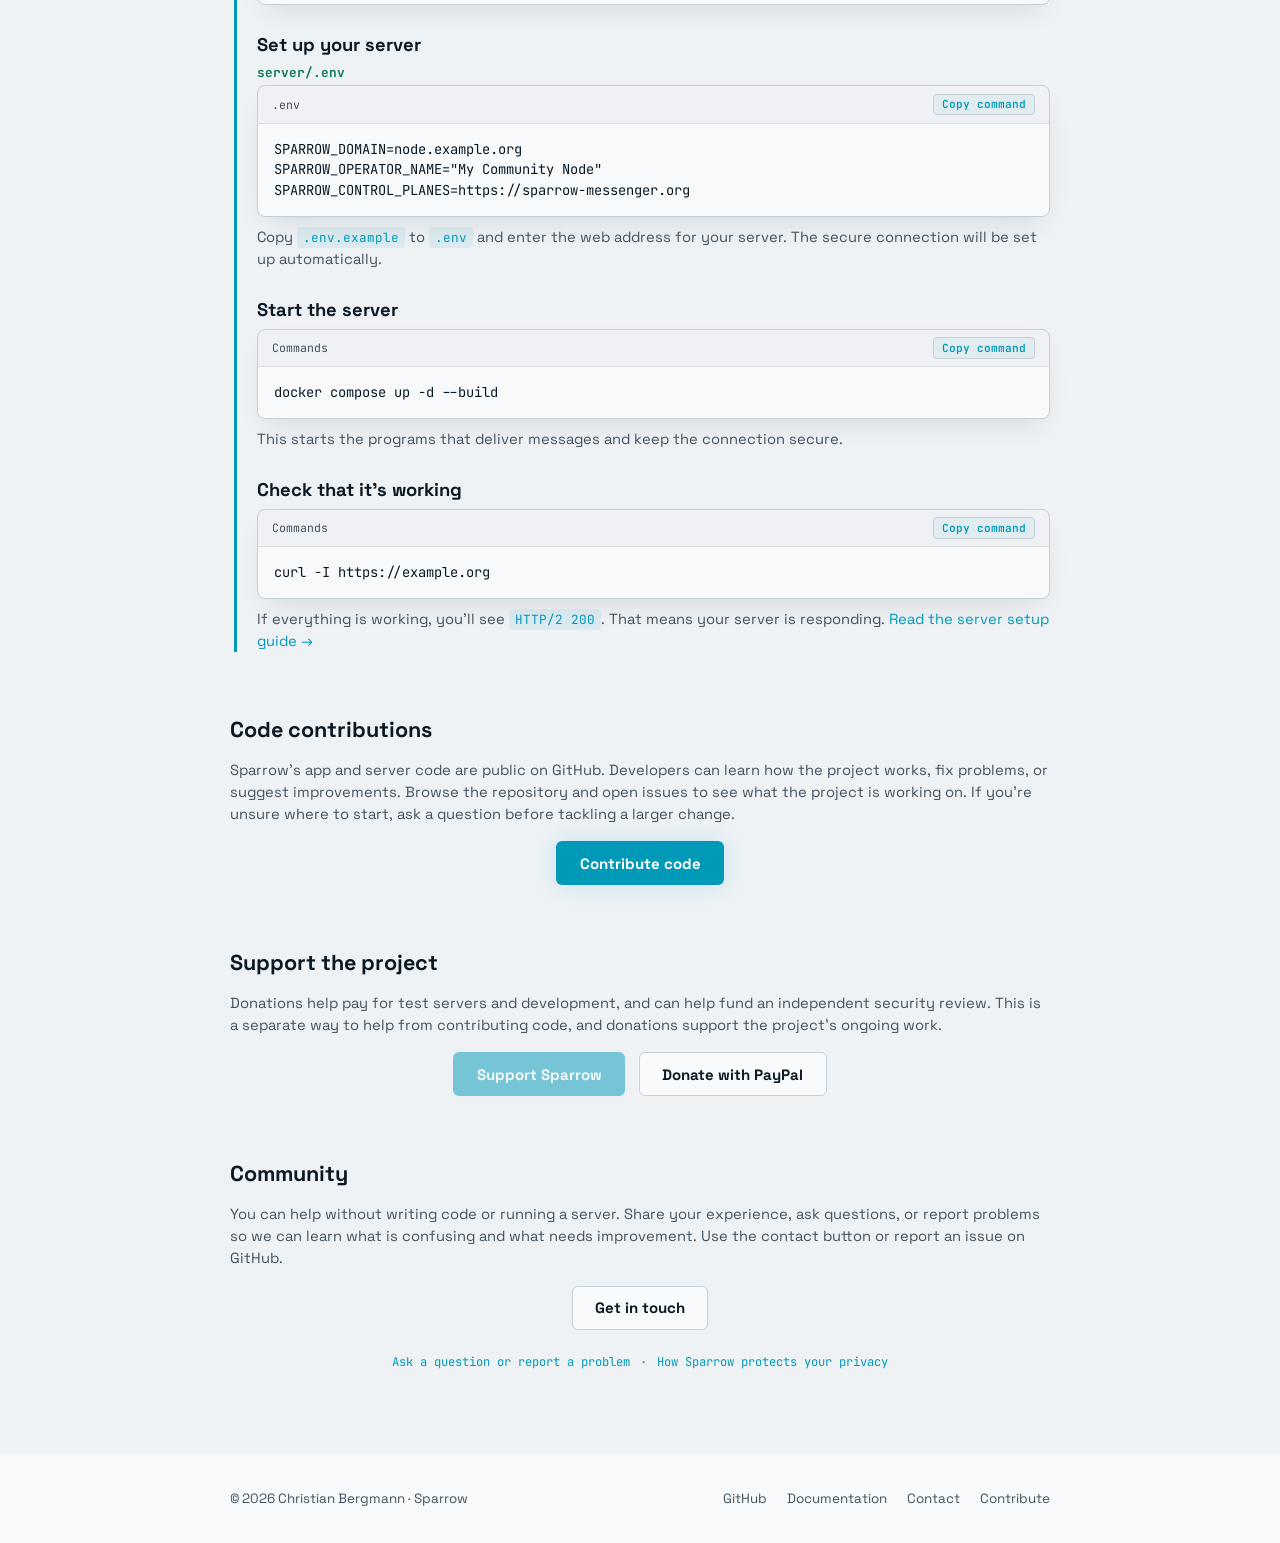
==== commit 0174636e: "Update design and wording" ====
--- a/index.html
+++ b/index.html
@@ -3,12 +3,12 @@
 <head>
   <meta charset="UTF-8" />
   <meta name="viewport" content="width=device-width, initial-scale=1.0" />
-  <title>Sparrow — Messages that leave no trail</title>
+  <title>Sparrow — Your messages stay private</title>
   <meta
     name="description"
-    content="End-to-end encrypted messaging routed through 1–5 hop federated Community Nodes."
+    content="A private messenger for Android. Messages are protected on your phone and delivered by servers run by different communities."
   />
-  <meta name="theme-color" content="#071A2E" />
+  <meta name="theme-color" content="#EEF2F5" />
   <link rel="icon" type="image/svg+xml" href="./favicon.svg" />
   <link rel="preconnect" href="https://fonts.googleapis.com" />
   <link rel="preconnect" href="https://fonts.gstatic.com" crossorigin />
@@ -24,11 +24,10 @@
       </a>
 
       <nav class="nav-links" aria-label="Main navigation" data-i18n-aria-label="nav.mainNavigation">
-        <a href="#how-it-works" data-i18n="nav.transport">Transport</a>
-        <a href="#host-server" data-i18n="nav.hostServer">Host a Server</a>
-        <a href="#beta" data-i18n="nav.beta">Android Beta</a>
-        <a href="#support" data-i18n="nav.support">Support</a>
-        <a data-config-href="docsHomeUrl" target="_blank" rel="noopener noreferrer" data-i18n="nav.docs">Docs</a>
+        <a href="#preview" data-i18n="nav.preview">Introduction</a>
+        <a href="#how-it-works" data-i18n="nav.transport">How it works</a>
+        <a href="#contribute" data-i18n="nav.contribute">Contribute</a>
+        <a data-config-href="docsHomeUrl" target="_blank" rel="noopener noreferrer" data-i18n="nav.docs">Documentation</a>
       </nav>
 
       <div class="nav-actions">
@@ -65,11 +64,10 @@
     </div>
 
     <nav class="mobile-nav" id="mobile-nav" aria-label="Mobile navigation" data-i18n-aria-label="nav.mobileNavigation">
-      <a href="#how-it-works" data-i18n="nav.transport">Transport</a>
-      <a href="#host-server" data-i18n="nav.hostServer">Host a Server</a>
-      <a href="#beta" data-i18n="nav.beta">Android Beta</a>
-      <a href="#support" data-i18n="nav.support">Support</a>
-      <a data-config-href="docsHomeUrl" target="_blank" rel="noopener noreferrer" data-i18n="nav.docs">Docs</a>
+      <a href="#preview" data-i18n="nav.preview">Introduction</a>
+      <a href="#how-it-works" data-i18n="nav.transport">How it works</a>
+      <a href="#contribute" data-i18n="nav.contribute">Contribute</a>
+      <a data-config-href="docsHomeUrl" target="_blank" rel="noopener noreferrer" data-i18n="nav.docs">Documentation</a>
     </nav>
   </header>
 
@@ -81,51 +79,72 @@
           <canvas id="sparrow-hero-canvas" width="240" height="240"></canvas>
         </div>
 
-        <span class="pill-badge">
-          <span class="dot"></span>
-          <span data-i18n="hero.badge">v1.0.0-beta.1 · Android</span>
-        </span>
-
-        <h1 data-i18n="hero.title">Messages that leave no trail.</h1>
+        <h1 data-i18n="hero.title">Your messages stay private.</h1>
 
         <p class="hero-sub" data-i18n="hero.subtitle">
-          Device-side libsodium encryption routed through 1–5 hop federated Community Nodes. Zero central servers. Zero push services.
+          Sparrow protects your messages on your phone before they’re sent. Independent communities can help deliver them, so one company doesn’t have to run the whole service.
         </p>
 
         <div class="hero-actions">
-          <a class="btn btn-primary" data-placeholder="betaTest" aria-disabled="true" tabindex="-1" data-i18n="hero.ctaBeta">
-            Join Beta Test
+          <button type="button" class="btn btn-primary" disabled data-i18n="hero.ctaBeta">
+            Request beta access
+          </button>
+          <a class="btn btn-secondary" href="#how-it-works" data-i18n="hero.ctaHowItWorks">
+            See how messages travel
           </a>
-          <a class="btn btn-secondary" data-config-href="githubReleasesUrl" target="_blank" rel="noopener noreferrer" data-i18n="hero.ctaDownload">
-            Download APK →
-          </a>
         </div>
 
         <div class="stack-bar">
-          <span data-i18n="hero.stack.crypto">libsodium E2EE</span>
+          <span data-i18n="hero.stack.crypto">Protected on your phone</span>
           <span>·</span>
-          <span data-i18n="hero.stack.onion">1–5 Hop Onion</span>
+          <span data-i18n="hero.stack.onion">Passed through several stops</span>
           <span>·</span>
-          <span data-i18n="hero.stack.mailboxes">256 KiB Padded Mailboxes</span>
+          <span data-i18n="hero.stack.mailboxes">Waits in the recipient’s inbox</span>
           <span>·</span>
-          <span data-i18n="hero.stack.kotlin">Kotlin Multiplatform</span>
+          <span data-i18n="hero.stack.kotlin">Android app</span>
         </div>
       </div>
     </section>
 
-    <!-- BAND 2: LIVE ONION DIAGRAM -->
+    <!-- BAND 2: PRODUCT VIDEO -->
+    <section class="band band-alt" id="preview">
+      <div class="container">
+        <div class="section-head">
+          <span class="eyebrow" data-i18n="video.eyebrow">01 / Introduction</span>
+          <h2 data-i18n="video.title">See Sparrow in action</h2>
+          <p class="section-lead" data-i18n="video.lead">
+            A quick look at how Sparrow works on Android. The video loads only when you choose to play it.
+          </p>
+        </div>
+
+        <div class="video-frame" id="video-frame">
+          <div class="video-poster" id="video-poster">
+            <h3 data-i18n="video.posterTitle">See how Sparrow works</h3>
+            <p data-i18n="video.posterSubtitle">A short look at Sparrow on Android. Press play when you’re ready.</p>
+            <button type="button" class="btn btn-primary" id="load-video-btn" data-i18n="video.playBtn">
+              ▶ Play the video
+            </button>
+          </div>
+        </div>
+      </div>
+    </section>
+
+    <!-- BAND 3: LIVE ONION DIAGRAM -->
     <section class="band band-alt" id="how-it-works">
       <div class="container">
         <div class="section-head">
-          <span class="eyebrow" data-i18n="comm.eyebrow">01 / Zero-Metadata Transport</span>
-          <h2 data-i18n="comm.title">Wrapped in layers. Delivered blind.</h2>
+          <span class="eyebrow" data-i18n="comm.eyebrow">02 / How it works</span>
+          <h2 data-i18n="comm.title">How it works</h2>
+          <p class="section-lead" data-i18n="comm.lead">
+            Your phone locks each message before sending it. Servers pass it along without reading it, and it waits in the recipient’s inbox until they’re ready.
+          </p>
         </div>
 
         <div class="diagram-wrap">
           <div class="diagram-bar">
             <div class="toolbar-group">
-              <span data-i18n="comm.hopsLabel">Hops:</span>
-              <div class="segmented" role="group" aria-label="Relay hops" data-i18n-aria-label="comm.relayHops">
+              <span data-i18n="comm.hopsLabel">Stops:</span>
+              <div class="segmented" role="group" aria-label="Number of stops" data-i18n-aria-label="comm.relayHops">
                 <button type="button" class="seg-btn active" data-hops="2">2</button>
                 <button type="button" class="seg-btn" data-hops="3">3</button>
                 <button type="button" class="seg-btn" data-hops="5">5</button>
@@ -134,7 +153,7 @@
 
             <label class="switch-label">
               <input type="checkbox" id="decoys-toggle" checked />
-              <span data-i18n="comm.decoysLabel">Decoy traffic</span>
+              <span data-i18n="comm.decoysLabel">Send extra messages for privacy</span>
             </label>
 
             <button type="button" class="btn-inline" id="onion-play-btn">Pause</button>
@@ -145,154 +164,152 @@
 
         <div class="step-row" id="comm-steps">
           <button type="button" class="step-card active" data-step="0">
-            <strong data-i18n="comm.steps.0.title">01. Seal &amp; Pad</strong>
-            <span data-i18n="comm.steps.0.desc">Device encrypts &amp; pads to fixed 1–256 KiB classes.</span>
+            <strong data-i18n="comm.steps.0.title">01. Protect your message</strong>
+            <span data-i18n="comm.steps.0.desc">Your phone locks the message so only people in the chat can read it.</span>
           </button>
           <button type="button" class="step-card" data-step="1">
-            <strong data-i18n="comm.steps.1.title">02. Onion Hops</strong>
-            <span data-i18n="comm.steps.1.desc">Each relay peels one layer and knows only the next hop.</span>
+            <strong data-i18n="comm.steps.1.title">02. Pass it along</strong>
+            <span data-i18n="comm.steps.1.desc">The computers that pass it along can’t read what it says.</span>
           </button>
           <button type="button" class="step-card" data-step="2">
-            <strong data-i18n="comm.steps.2.title">03. Dead-Drop</strong>
-            <span data-i18n="comm.steps.2.desc">Stored in recipient mailbox with zero sender/recipient IDs.</span>
+            <strong data-i18n="comm.steps.2.title">03. Wait in their inbox</strong>
+            <span data-i18n="comm.steps.2.desc">The recipient can collect it when they’re ready.</span>
           </button>
           <button type="button" class="step-card" data-step="3">
-            <strong data-i18n="comm.steps.3.title">04. Failover</strong>
-            <span data-i18n="comm.steps.3.desc">Signed Control Planes route around offline nodes.</span>
+            <strong data-i18n="comm.steps.3.title">04. Find another route</strong>
+            <span data-i18n="comm.steps.3.desc">If one of those computers isn’t available, Sparrow can use another way.</span>
           </button>
         </div>
       </div>
     </section>
-    <!-- BAND 3: HOST A SERVER (WEBPACK-STYLE WALKTHROUGH) -->
-    <section class="band band-base" id="host-server">
-      <div class="container">
+    <!-- BAND 4: CONTRIBUTIONS -->
+    <section class="band band-base contribute-band" id="contribute">
+      <div class="container contribute-center">
         <div class="section-head">
-          <span class="eyebrow" data-i18n="hosting.eyebrow">02 / Federation</span>
-          <h2 data-i18n="hosting.title">Host a Community Node</h2>
-          <p class="section-lead" data-i18n="hosting.lead">
-            Every independent relay and mailbox operator strengthens circuit diversity. Deploy the unified Ktor + Caddy Docker stack on any Linux, macOS, or Windows host with ports 80 and 443 open.
-          </p>
-        </div>
-
-        <div class="wb-step">
-          <h3 data-i18n="hosting.cloneTitle">Clone the Server Bundle</h3>
-          <div class="terminal">
-            <div class="terminal-top">
-              <span data-i18n="hosting.terminal">Terminal</span>
-              <button type="button" class="copy-btn" data-copy="git clone https://github.com && cd Sparrow/server" data-i18n="common.copy">Copy</button>
-            </div>
-            <pre><code>git clone https://github.com
+          <span class="eyebrow" data-i18n="contribute.eyebrow">03 / Contribute</span>
+          <h2 data-i18n="contribute.title">Contribute to Sparrow</h2>
+          <p class="section-lead" data-i18n="contribute.lead">
+            Sparrow is built in the open, and its future depends on people taking part. You don’t need to be a developer to help: you can run a server, improve the app, test new changes, or help cover project costs. Choose what fits your skills and time.
+          </p>
+        </div>
+
+        <div class="wb-step contribute-impact">
+          <h3 data-i18n="contribute.impactTitle">What your contribution makes possible</h3>
+          <p class="step-note" data-i18n="contribute.impactLead">
+            More independently run servers give people more choices for message delivery. Code contributions and testing help improve the app, while financial support helps pay for test servers, development, and an independent security review. Every kind of help supports a more resilient, community-run messenger.
+          </p>
+        </div>
+
+        <section class="contribute-subsection" id="contribute-server" aria-labelledby="contribute-server-title">
+          <h3 id="contribute-server-title" data-i18n="hosting.title">Help run a Sparrow server</h3>
+          <p class="step-note" data-i18n="hosting.lead">
+            Running a server gives the network another independently operated place to pass messages. It takes a computer that can stay online and some comfort following setup instructions. It’s optional: most people can just use Sparrow on Android. The steps below walk through setup.
+          </p>
+
+          <div class="server-setup-steps">
+            <div class="wb-step">
+            <h4 data-i18n="hosting.cloneTitle">Get the server files</h4>
+            <div class="terminal">
+              <div class="terminal-top">
+                <span data-i18n="hosting.terminal">Commands</span>
+                <button type="button" class="copy-btn" data-copy="git clone https://github.com && cd Sparrow/server" data-i18n="common.copy">Copy</button>
+              </div>
+              <pre><code>git clone https://github.com
 cd Sparrow/server</code></pre>
-          </div>
-        </div>
-
-        <div class="wb-step">
-          <h3 data-i18n="hosting.configureTitle">Configure Your Node</h3>
-          <p class="file-caption"><strong>server/.env</strong></p>
-          <div class="terminal">
-            <div class="terminal-top">
-              <span>.env</span>
-              <button type="button" class="copy-btn" data-copy="cp .env.example .env" data-i18n="common.copy">Copy</button>
-            </div>
-            <pre><code>SPARROW_DOMAIN=node.example.org
+            </div>
+            </div>
+
+            <div class="wb-step">
+            <h4 data-i18n="hosting.configureTitle">Set up your server</h4>
+            <p class="file-caption"><strong>server/.env</strong></p>
+            <div class="terminal">
+              <div class="terminal-top">
+                <span>.env</span>
+                <button type="button" class="copy-btn" data-copy="cp .env.example .env" data-i18n="common.copy">Copy</button>
+              </div>
+              <pre><code>SPARROW_DOMAIN=node.example.org
 SPARROW_OPERATOR_NAME="My Community Node"
 SPARROW_CONTROL_PLANES=https://sparrow-messenger.org</code></pre>
-          </div>
-          <p class="step-note">
-            <span data-i18n="hosting.configureNoteBefore">Copy </span><code>.env.example</code><span data-i18n="hosting.configureNoteMiddle"> to </span><code>.env</code><span data-i18n="hosting.configureNoteAfter"> and set your public domain so Caddy can automatically provision TLS certificates.</span>
-          </p>
-        </div>
-
-        <div class="wb-step">
-          <h3 data-i18n="hosting.buildTitle">Build &amp; Launch</h3>
-          <div class="terminal">
-            <div class="terminal-top">
-              <span data-i18n="hosting.terminal">Terminal</span>
-              <button type="button" class="copy-btn" data-copy="docker compose up -d --build" data-i18n="common.copy">Copy</button>
-            </div>
-            <pre><code>docker compose up -d --build</code></pre>
-          </div>
-          <p class="step-note" data-i18n="hosting.buildNote">
-            Starts the Ktor relay/mailbox service alongside Caddy reverse proxy in the background.
-          </p>
-        </div>
-
-        <div class="wb-step">
-          <h3 data-i18n="hosting.verifyTitle">Verify Your Endpoint</h3>
-          <div class="terminal">
-            <div class="terminal-top">
-              <span data-i18n="hosting.terminal">Terminal</span>
-              <button type="button" class="copy-btn" data-copy="curl -I https://example.org" data-i18n="common.copy">Copy</button>
-            </div>
-            <pre><code>curl -I https://example.org</code></pre>
-          </div>
-          <p class="step-note">
-            <span data-i18n="hosting.verifyNoteBefore">Returns </span><code>HTTP/2 200</code><span data-i18n="hosting.verifyNoteAfter"> with your live gateway, federation, and mailbox status page. </span>
-            <a data-config-href="docsServerHostingUrl" target="_blank" rel="noopener noreferrer" data-i18n="hosting.docsLink">Read full hosting docs →</a>
-          </p>
-        </div>
-      </div>
-    </section>
-
-    <!-- BAND 4: ANDROID BETA & PRODUCT VIDEO -->
-    <section class="band band-alt" id="beta">
-      <div class="container">
-        <div class="section-head">
-          <span class="eyebrow" data-i18n="beta.eyebrow">03 / Public Beta</span>
-          <h2 data-i18n="beta.title">Try Sparrow on Android</h2>
-          <p class="section-lead">
-            <span data-i18n="beta.deviceNoteBefore">Available for Android 10+ (API 29). Keys are generated strictly on your device—back them up under </span><code data-i18n="beta.identityPath">Settings → Identity</code><span data-i18n="beta.deviceNoteAfter"> to restore across beta releases.</span>
-          </p>
-        </div>
-
-        <div class="hero-actions" style="justify-content: flex-start; margin-bottom: 2.25rem;">
-          <a class="btn btn-primary" data-placeholder="betaTest" aria-disabled="true" tabindex="-1" data-i18n="beta.ctaBeta">
-            Join Beta Test
-          </a>
-          <a class="btn btn-secondary" data-config-href="githubReleasesUrl" target="_blank" rel="noopener noreferrer" data-i18n="beta.ctaReleases">
-            Download APK (GitHub Releases) →
-          </a>
-        </div>
-
-        <div class="video-frame" id="video-frame">
-          <div class="video-poster" id="video-poster">
-            <h3 data-i18n="video.posterTitle">Watch the 1.0 Beta Walkthrough</h3>
-            <p data-i18n="video.posterSubtitle">Privacy-enhanced YouTube embed (loads only when clicked).</p>
-            <button type="button" class="btn btn-primary" id="load-video-btn" data-i18n="video.playBtn">
-              ▶ Load &amp; Play Video
-            </button>
-          </div>
-        </div>
-      </div>
-    </section>
-
-    <!-- BAND 5: SUPPORT THE PROJECT (WEBPACK-STYLE) -->
-    <section class="band band-base support-band" id="support">
-      <div class="container support-center">
-        <span class="eyebrow" data-i18n="support.eyebrow">04 / Community</span>
-        <h2 data-i18n="support.title">Support the Project</h2>
-        <p class="support-lead" data-i18n="support.lead">
-          Sparrow is independent, open-source software built without ads, tracking, or venture lock-in. Your support funds test servers, development, and an upcoming third-party security audit.
-        </p>
-
-        <div class="hero-actions" style="margin-bottom: 1.5rem;">
-          <a class="btn btn-primary" data-placeholder="supporter" aria-disabled="true" tabindex="-1" data-i18n="support.actions.sponsor">
-            Become a Supporter
-          </a>
-          <a class="btn btn-secondary" data-config-href="paypalUrl" data-i18n="support.actions.donation">
-            Donate via PayPal
-          </a>
-          <a href="#contact-placeholder" class="btn btn-secondary" data-placeholder="contact" data-i18n="support.actions.contact">
-            Collaborate / Contact
-          </a>
-        </div>
+            </div>
+            <p class="step-note">
+              <span data-i18n="hosting.configureNoteBefore">Copy </span><code>.env.example</code><span data-i18n="hosting.configureNoteMiddle"> to </span><code>.env</code>            <span data-i18n="hosting.configureNoteAfter"> and enter the web address for your server. The secure connection will be set up automatically.</span>
+            </p>
+            </div>
+
+            <div class="wb-step">
+            <h4 data-i18n="hosting.buildTitle">Start the server</h4>
+            <div class="terminal">
+              <div class="terminal-top">
+                <span data-i18n="hosting.terminal">Commands</span>
+                <button type="button" class="copy-btn" data-copy="docker compose up -d --build" data-i18n="common.copy">Copy</button>
+              </div>
+              <pre><code>docker compose up -d --build</code></pre>
+            </div>
+            <p class="step-note" data-i18n="hosting.buildNote">
+              This starts the programs that deliver messages and keep the connection secure.
+            </p>
+            </div>
+
+            <div class="wb-step">
+            <h4 data-i18n="hosting.verifyTitle">Check that it’s working</h4>
+            <div class="terminal">
+              <div class="terminal-top">
+                <span data-i18n="hosting.terminal">Commands</span>
+                <button type="button" class="copy-btn" data-copy="curl -I https://example.org" data-i18n="common.copy">Copy</button>
+              </div>
+              <pre><code>curl -I https://example.org</code></pre>
+            </div>
+            <p class="step-note">
+              <span data-i18n="hosting.verifyNoteBefore">If everything is working, you’ll see </span><code>HTTP/2 200</code><span data-i18n="hosting.verifyNoteAfter">. That means your server is responding. </span>
+              <a data-config-href="docsServerHostingUrl" target="_blank" rel="noopener noreferrer" data-i18n="hosting.docsLink">Read the server setup guide →</a>
+            </p>
+            </div>
+          </div>
+        </section>
+
+        <section class="contribute-subsection" id="contribute-code" aria-labelledby="contribute-code-title">
+          <h3 id="contribute-code-title" data-i18n="contribute.developersTitle">Code contributions</h3>
+          <p class="step-note" data-i18n="contribute.developersLead">
+            Sparrow’s app and server code are public on GitHub. Developers can learn how the project works, fix problems, or suggest improvements. Browse the repository and open issues to see what the project is working on. If you’re unsure where to start, ask a question before tackling a larger change.
+          </p>
+          <div class="hero-actions" style="margin-top: 1rem;">
+            <a class="btn btn-primary" data-config-href="githubRepoUrl" target="_blank" rel="noopener noreferrer" data-i18n="contribute.actions.contributeCode">
+              Contribute code
+            </a>
+          </div>
+        </section>
+
+        <section class="contribute-subsection" id="contribute-support" aria-labelledby="contribute-support-title">
+          <h3 id="contribute-support-title" data-i18n="contribute.supportTitle">Support the project</h3>
+          <p class="step-note" data-i18n="contribute.supportLead">
+            Donations help pay for test servers and development, and can help fund an independent security review. This is a separate way to help from contributing code, and donations support the project’s ongoing work.
+          </p>
+          <div class="hero-actions" style="margin-top: 1rem;">
+            <a class="btn btn-primary" data-placeholder="supporter" aria-disabled="true" tabindex="-1" data-i18n="contribute.actions.sponsor">
+              Support Sparrow
+            </a>
+            <a class="btn btn-secondary" data-config-href="paypalUrl" data-i18n="contribute.actions.donation">
+              Donate with PayPal
+            </a>
+          </div>
+        </section>
+
+        <section class="contribute-subsection" id="contribute-community" aria-labelledby="contribute-community-title">
+          <h3 id="contribute-community-title" data-i18n="contribute.communityTitle">Community</h3>
+          <p class="step-note" data-i18n="contribute.communityLead">
+            You can help without writing code or running a server. Share your experience, ask questions, or report problems so we can learn what is confusing and what needs improvement. Use the contact button or report an issue on GitHub.
+          </p>
+          <div class="hero-actions" style="margin-top: 1rem; margin-bottom: 1.5rem;">
+            <a href="#contact-placeholder" class="btn btn-secondary" data-placeholder="contact" data-i18n="contribute.actions.contact">
+              Get in touch
+            </a>
+          </div>
+        </section>
 
         <div class="stack-bar">
-          <a data-config-href="githubRepoUrl" target="_blank" rel="noopener noreferrer" data-i18n="support.links.contributeCode">Contribute Code</a>
+          <a data-config-href="githubIssuesUrl" target="_blank" rel="noopener noreferrer" data-i18n="contribute.links.reportIssues">Ask a question or report a problem</a>
           <span>·</span>
-          <a data-config-href="githubIssuesUrl" target="_blank" rel="noopener noreferrer" data-i18n="support.links.reportIssues">Report Issues</a>
-          <span>·</span>
-          <a data-config-href="docsWhySparrowUrl" target="_blank" rel="noopener noreferrer" data-i18n="support.links.security">Security &amp; Threat Model</a>
+          <a data-config-href="docsWhySparrowUrl" target="_blank" rel="noopener noreferrer" data-i18n="contribute.links.security">How Sparrow protects your privacy</a>
         </div>
       </div>
     </section>
@@ -303,9 +320,9 @@
       <span>© 2026 Christian Bergmann · Sparrow</span>
       <div class="footer-links">
         <a data-config-href="githubRepoUrl" target="_blank" rel="noopener noreferrer">GitHub</a>
-        <a data-config-href="docsHomeUrl" target="_blank" rel="noopener noreferrer" data-i18n="nav.docs">Docs</a>
+        <a data-config-href="docsHomeUrl" target="_blank" rel="noopener noreferrer" data-i18n="nav.docs">Documentation</a>
         <a href="#contact-placeholder" data-placeholder="contact" data-i18n="footer.contact">Contact</a>
-        <a href="#support" data-i18n="nav.support">Support</a>
+        <a href="#contribute" data-i18n="nav.contribute">Contribute</a>
       </div>
     </div>
   </footer>
--- a/styles.css
+++ b/styles.css
@@ -1,15 +1,15 @@
 :root {
-  --bg: #071A2E;
-  --bg-alt: #0B223B;
-  --surface: #102A46;
-  --primary: #35E6FF;
-  --on-primary: #000000;
-  --on-primary-container: #C8F9FF;
-  --tertiary: #4FD3A3;
-  --text: #F6FAFE;
-  --text-muted: #A4BACB;
-  --outline: #668095;
-  --outline-variant: #254159;
+  --bg: #EEF2F5;
+  --bg-alt: #F7F9FB;
+  --surface: #FFFFFF;
+  --primary: #0099B8;
+  --on-primary: #FFFFFF;
+  --on-primary-container: #002028;
+  --tertiary: #107A55;
+  --text: #0B1924;
+  --text-muted: #43525E;
+  --outline: #6C7B87;
+  --outline-variant: #C4CFD6;
 
   --font-display: "Space Grotesk", system-ui, sans-serif;
   --font-mono: "JetBrains Mono", ui-monospace, monospace;
@@ -37,7 +37,7 @@
   font-family: var(--font-mono);
   font-size: 0.86em;
   color: var(--primary);
-  background: rgba(53, 230, 255, 0.08);
+  background: rgba(0, 153, 184, 0.08);
   padding: 0.12rem 0.38rem;
   border-radius: 4px;
 }
@@ -52,7 +52,7 @@
   position: sticky;
   top: 0;
   z-index: 40;
-  background: rgba(7, 26, 46, 0.86);
+  background: rgba(238, 242, 245, 0.86);
   backdrop-filter: blur(14px);
 }
 
@@ -76,7 +76,7 @@
 
 .nav-links {
   display: flex;
-  gap: 1.5rem;
+  gap: 1rem;
 }
 
 .nav-links a {
@@ -107,7 +107,7 @@
 
 .lang-btn.active {
   color: var(--primary);
-  background: rgba(53, 230, 255, 0.12);
+  background: rgba(196, 243, 255, 0.65);
 }
 
 .icon-link {
@@ -163,8 +163,8 @@
   padding: 4rem 0 5.5rem;
   text-align: center;
   background-image:
-    radial-gradient(820px 420px at 50% -5%, rgba(53, 230, 255, 0.16), transparent 70%),
-    radial-gradient(rgba(53, 230, 255, 0.07) 1px, transparent 1px);
+    radial-gradient(820px 420px at 50% -5%, rgba(0, 153, 184, 0.14), transparent 70%),
+    radial-gradient(rgba(0, 153, 184, 0.07) 1px, transparent 1px);
   background-size: 100% 100%, 28px 28px;
 }
 
@@ -183,28 +183,6 @@
   display: block;
   width: 240px;
   height: 240px;
-}
-
-.pill-badge {
-  display: inline-flex;
-  align-items: center;
-  gap: 0.5rem;
-  font-family: var(--font-mono);
-  font-size: 0.76rem;
-  color: var(--tertiary);
-  background: rgba(79, 211, 163, 0.1);
-  border: 1px solid rgba(79, 211, 163, 0.25);
-  padding: 0.28rem 0.8rem;
-  border-radius: 999px;
-  margin-bottom: 1.15rem;
-}
-
-.dot {
-  width: 7px;
-  height: 7px;
-  border-radius: 50%;
-  background: var(--tertiary);
-  box-shadow: 0 0 8px var(--tertiary);
 }
 
 h1 {
@@ -248,7 +226,7 @@
 .btn-primary {
   background: var(--primary);
   color: var(--on-primary);
-  box-shadow: 0 0 26px rgba(53, 230, 255, 0.24);
+  box-shadow: 0 0 26px rgba(0, 153, 184, 0.18);
 }
 
 .btn-primary:hover {
@@ -258,7 +236,7 @@
 }
 
 .btn-secondary {
-  background: rgba(16, 42, 70, 0.65);
+  background: rgba(255, 255, 255, 0.65);
   color: var(--text);
   border-color: var(--outline-variant);
 }
@@ -279,6 +257,18 @@
 }
 
 .btn-primary[aria-disabled="true"]:hover {
+  background: var(--primary);
+  color: var(--on-primary);
+}
+
+.btn:disabled {
+  opacity: 0.5;
+  cursor: not-allowed;
+  box-shadow: none;
+  transform: none;
+}
+
+.btn-primary:disabled:hover {
   background: var(--primary);
   color: var(--on-primary);
 }
@@ -332,7 +322,7 @@
   border-radius: 10px;
   overflow: hidden;
   margin-bottom: 1.5rem;
-  box-shadow: 0 20px 40px -15px rgba(0, 0, 0, 0.45);
+  box-shadow: 0 20px 40px -15px rgba(0, 0, 0, 0.12);
 }
 
 .diagram-bar {
@@ -342,7 +332,7 @@
   flex-wrap: wrap;
   gap: 1rem;
   padding: 0.8rem 1.15rem;
-  background: rgba(7, 26, 46, 0.45);
+  background: rgba(220, 227, 232, 0.55);
   font-family: var(--font-mono);
   font-size: 0.78rem;
   color: var(--text-muted);
@@ -356,7 +346,7 @@
 
 .segmented {
   display: inline-flex;
-  background: rgba(7, 26, 46, 0.7);
+  background: rgba(220, 227, 232, 0.75);
   border-radius: 4px;
   padding: 2px;
 }
@@ -431,7 +421,7 @@
 .step-card:hover,
 .step-card.active {
   border-color: var(--primary);
-  box-shadow: 0 0 16px rgba(53, 230, 255, 0.15);
+  box-shadow: 0 0 16px rgba(0, 153, 184, 0.15);
 }
 
 .step-card strong {
@@ -450,8 +440,9 @@
   margin-top: 2.25rem;
 }
 
-.wb-step h3 {
-  font-size: 1.25rem;
+.wb-step h3,
+.wb-step h4 {
+  font-size: 1.15rem;
   font-weight: 700;
   margin: 0 0 0.5rem;
   color: var(--text);
@@ -472,11 +463,11 @@
 }
 
 .terminal {
-  background: #040E1B;
+  background: #F7F9FB;
   border: 1px solid var(--outline-variant);
   border-radius: 8px;
   overflow: hidden;
-  box-shadow: 0 12px 30px -10px rgba(0, 0, 0, 0.4);
+  box-shadow: 0 12px 30px -10px rgba(0, 0, 0, 0.12);
 }
 
 .terminal-top {
@@ -484,8 +475,8 @@
   align-items: center;
   justify-content: space-between;
   padding: 0.45rem 0.85rem;
-  background: rgba(255, 255, 255, 0.03);
-  border-bottom: 1px solid rgba(255, 255, 255, 0.05);
+  background: rgba(11, 25, 36, 0.03);
+  border-bottom: 1px solid rgba(11, 25, 36, 0.08);
   font-family: var(--font-mono);
   font-size: 0.72rem;
   color: var(--text-muted);
@@ -493,7 +484,7 @@
 
 .copy-btn {
   border: 1px solid var(--outline-variant);
-  background: rgba(53, 230, 255, 0.06);
+  background: rgba(0, 153, 184, 0.06);
   color: var(--primary);
   font-family: var(--font-mono);
   font-size: 0.7rem;
@@ -553,17 +544,51 @@
   margin: 0 0 1.15rem;
 }
 
-/* Support Section (Webpack Style — Centered Editorial Flow) */
-.support-center {
-  text-align: center;
-  max-width: 620px;
-}
-
-.support-lead {
-  font-size: 1.05rem;
-  color: var(--text-muted);
-  line-height: 1.65;
-  margin: 0.75rem 0 2rem;
+/* Contribution section */
+.contribute-center {
+  text-align: left;
+}
+
+.contribute-center .hero-actions,
+.contribute-center .stack-bar {
+  justify-content: center;
+}
+
+.contribute-center > .section-head {
+  margin-bottom: 1.25rem;
+}
+
+.contribute-impact {
+  margin-top: 0;
+}
+
+.contribute-subsection {
+  scroll-margin-top: 5rem;
+  margin: 4rem 0 0;
+}
+
+.contribute-subsection > h3 {
+  margin: 0 0 1rem;
+  color: var(--text);
+  font-size: 1.35rem;
+}
+
+.contribute-subsection > .step-note {
+  margin-top: 1rem;
+}
+
+.contribute-subsection .wb-step {
+  margin-top: 1.75rem;
+}
+
+.server-setup-steps {
+  margin: 1.75rem 0 0 0.25rem;
+  padding-left: 1.25rem;
+  border-left: 3px solid var(--primary);
+}
+
+.server-setup-steps > .wb-step:first-child {
+  margin-top: 0;
 }
 
 /* Footer */
@@ -618,7 +643,7 @@
   border-radius: 10px;
   width: min(440px, 100%);
   padding: 1.5rem;
-  box-shadow: 0 25px 50px -12px rgba(0, 0, 0, 0.6);
+  box-shadow: 0 25px 50px -12px rgba(0, 0, 0, 0.2);
 }
 
 .modal-card h3 {
@@ -644,10 +669,11 @@
   font-size: 0.82rem;
 }
 
-@media (max-width: 680px) {
+@media (max-width: 860px) {
   .nav-links {
     display: none;
   }
+
 
   .menu-toggle {
     display: inline-flex;
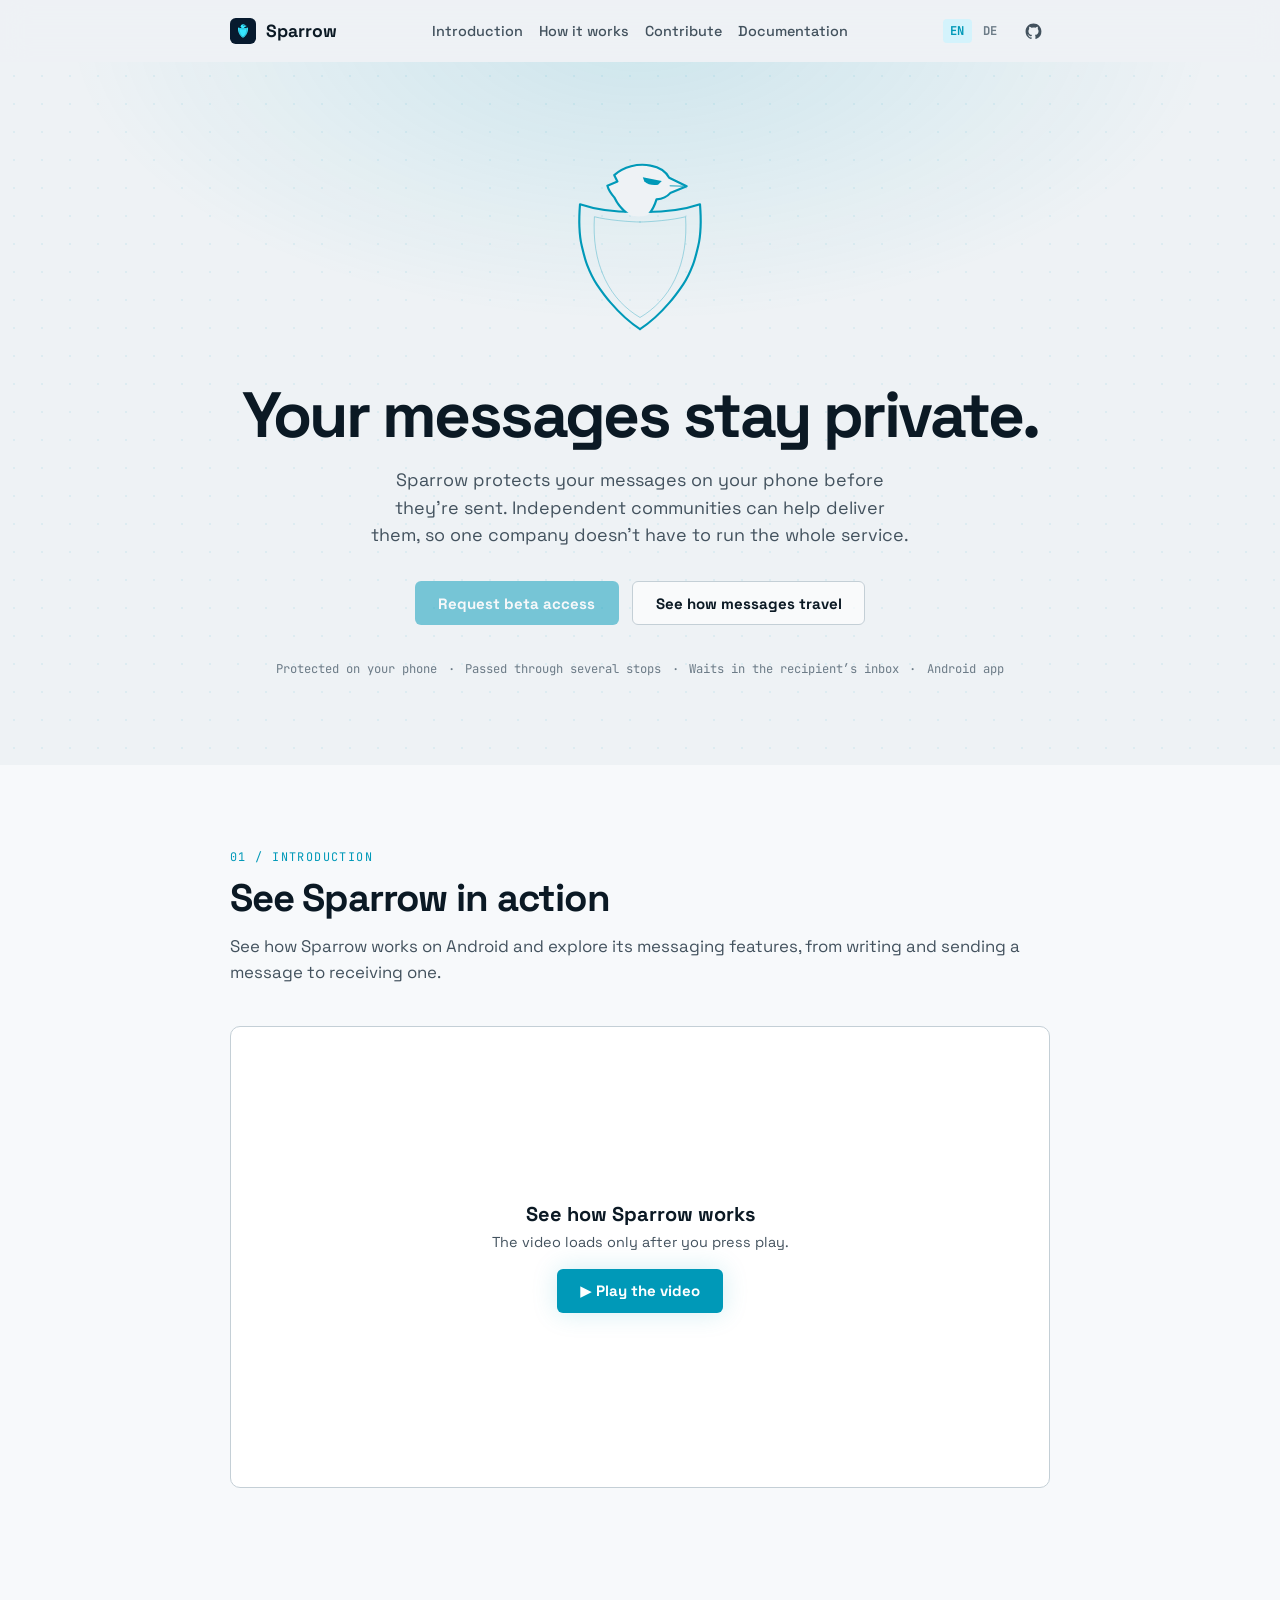
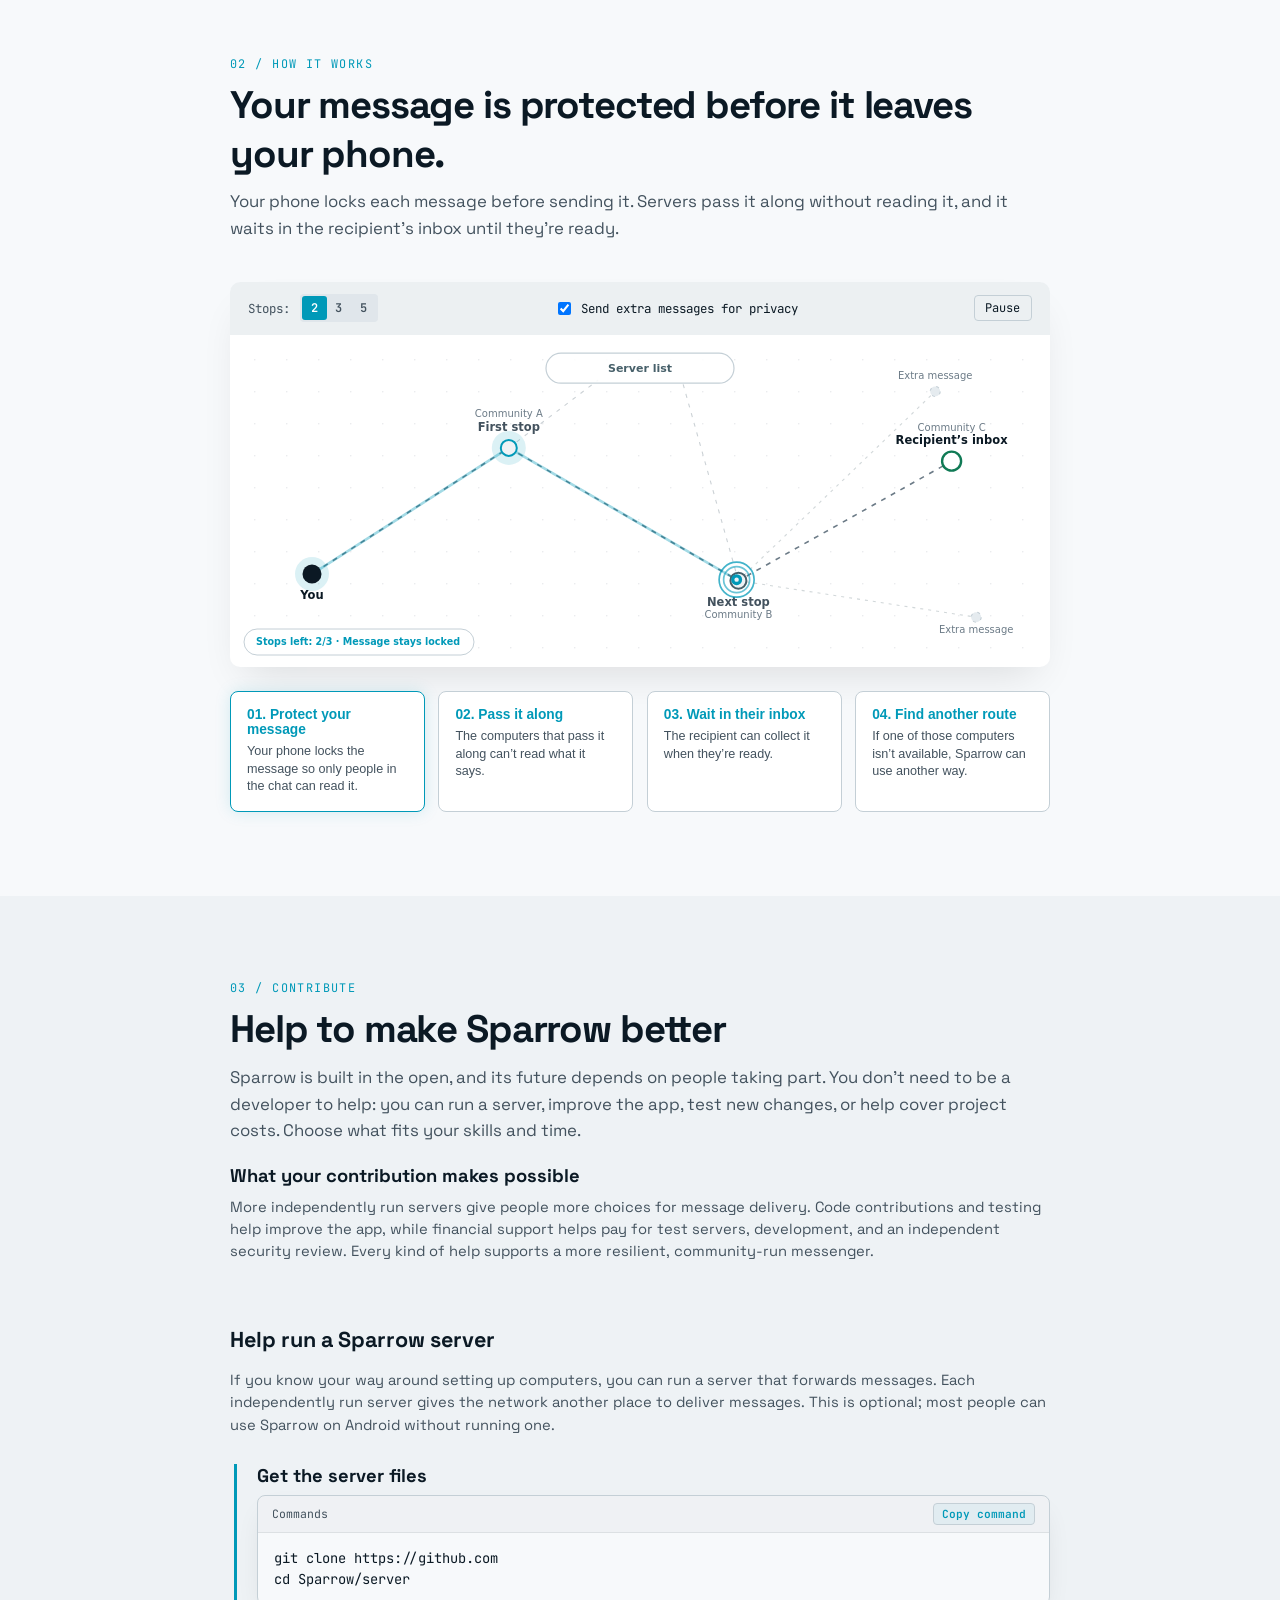
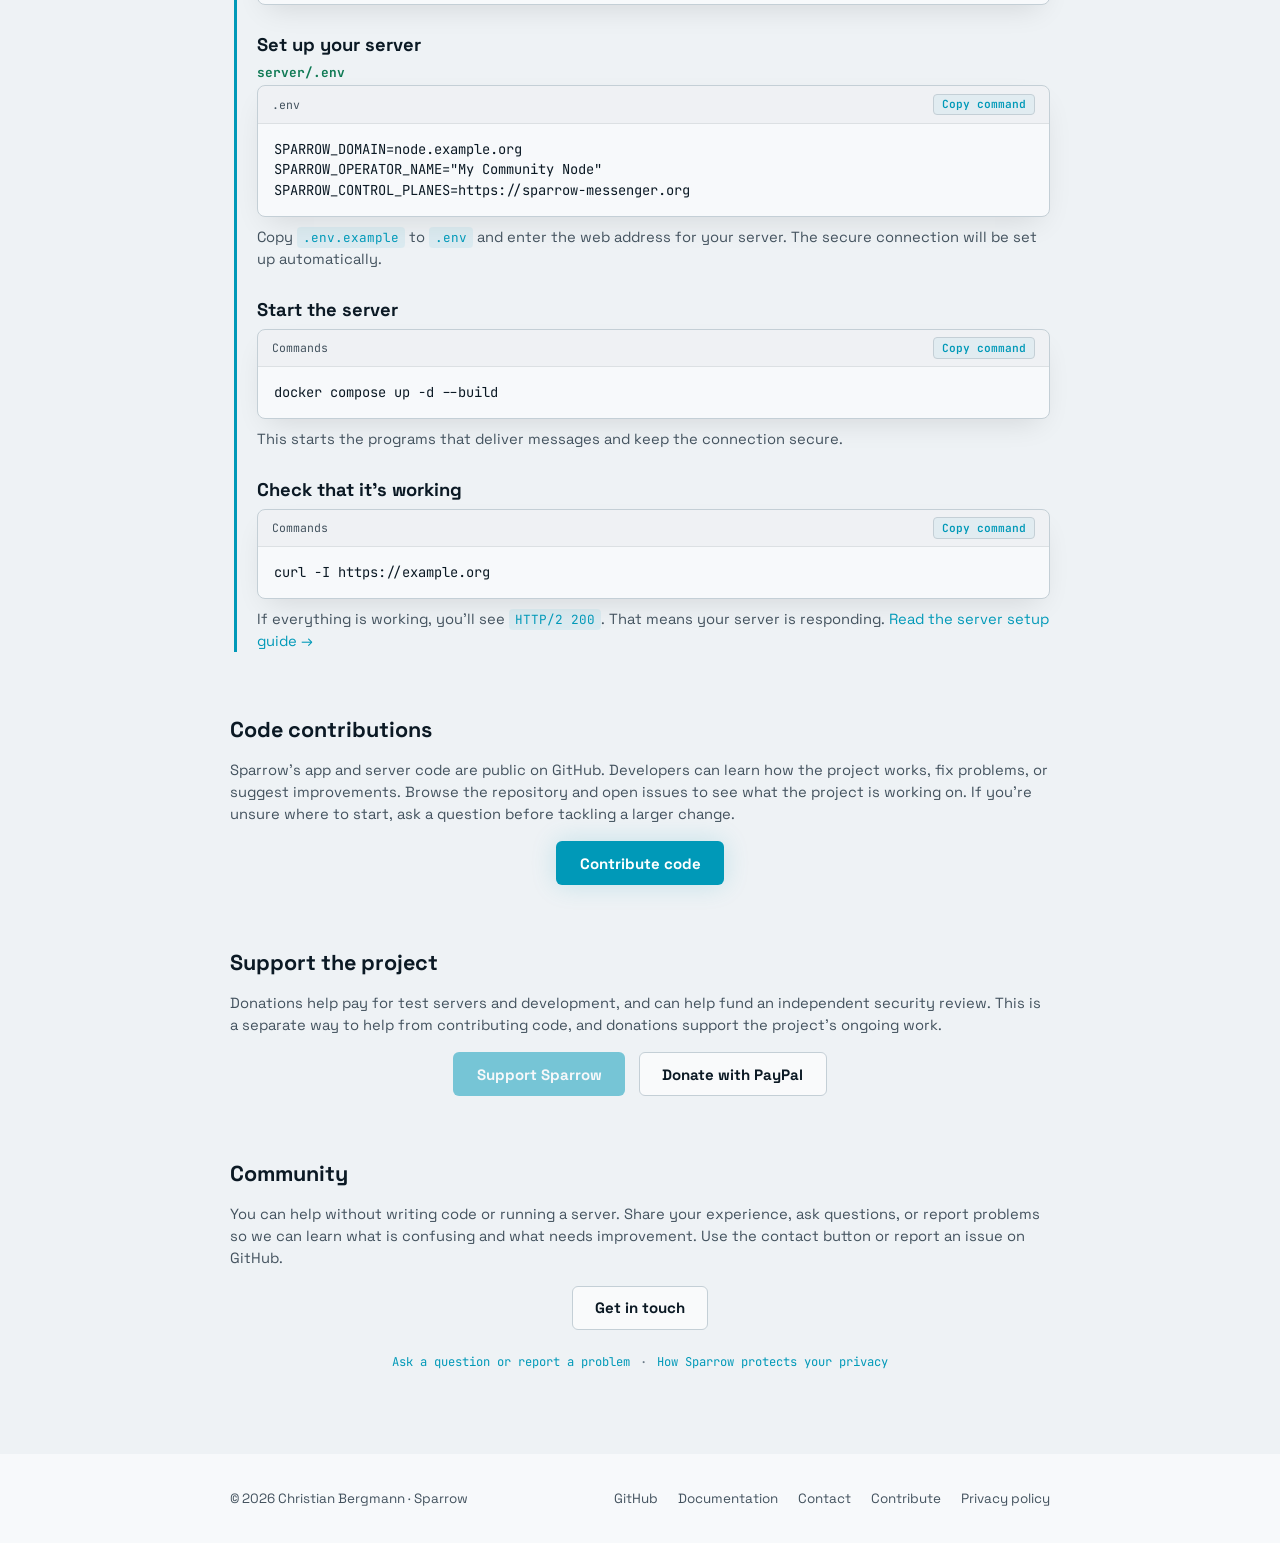
==== commit 699ec8c4: "Add privacy declaration" ====
--- a/index.html
+++ b/index.html
@@ -323,6 +323,7 @@
         <a data-config-href="docsHomeUrl" target="_blank" rel="noopener noreferrer" data-i18n="nav.docs">Documentation</a>
         <a href="#contact-placeholder" data-placeholder="contact" data-i18n="footer.contact">Contact</a>
         <a href="#contribute" data-i18n="nav.contribute">Contribute</a>
+        <a href="./privacy.html" data-i18n="footer.privacy">Privacy policy</a>
       </div>
     </div>
   </footer>
--- a/styles.css
+++ b/styles.css
@@ -581,6 +581,41 @@
   margin-top: 1.75rem;
 }
 
+.policy-band {
+  min-height: calc(100vh - 164px);
+  padding-top: 3.5rem;
+}
+
+.policy-content h1 {
+  font-size: clamp(2.2rem, 5vw, 3.2rem);
+  margin-bottom: 0.5rem;
+}
+
+.policy-date {
+  margin: 0 0 2.5rem;
+  color: var(--text-muted);
+}
+
+.policy-content h2 {
+  margin: 2rem 0 0.75rem;
+  font-size: 1.35rem;
+}
+
+.policy-content p,
+.policy-content li {
+  color: var(--text-muted);
+  font-size: 1rem;
+  line-height: 1.7;
+}
+
+.policy-content ul {
+  padding-left: 1.4rem;
+}
+
+.policy-content li + li {
+  margin-top: 0.5rem;
+}
+
 .server-setup-steps {
   margin: 1.75rem 0 0 0.25rem;
   padding-left: 1.25rem;
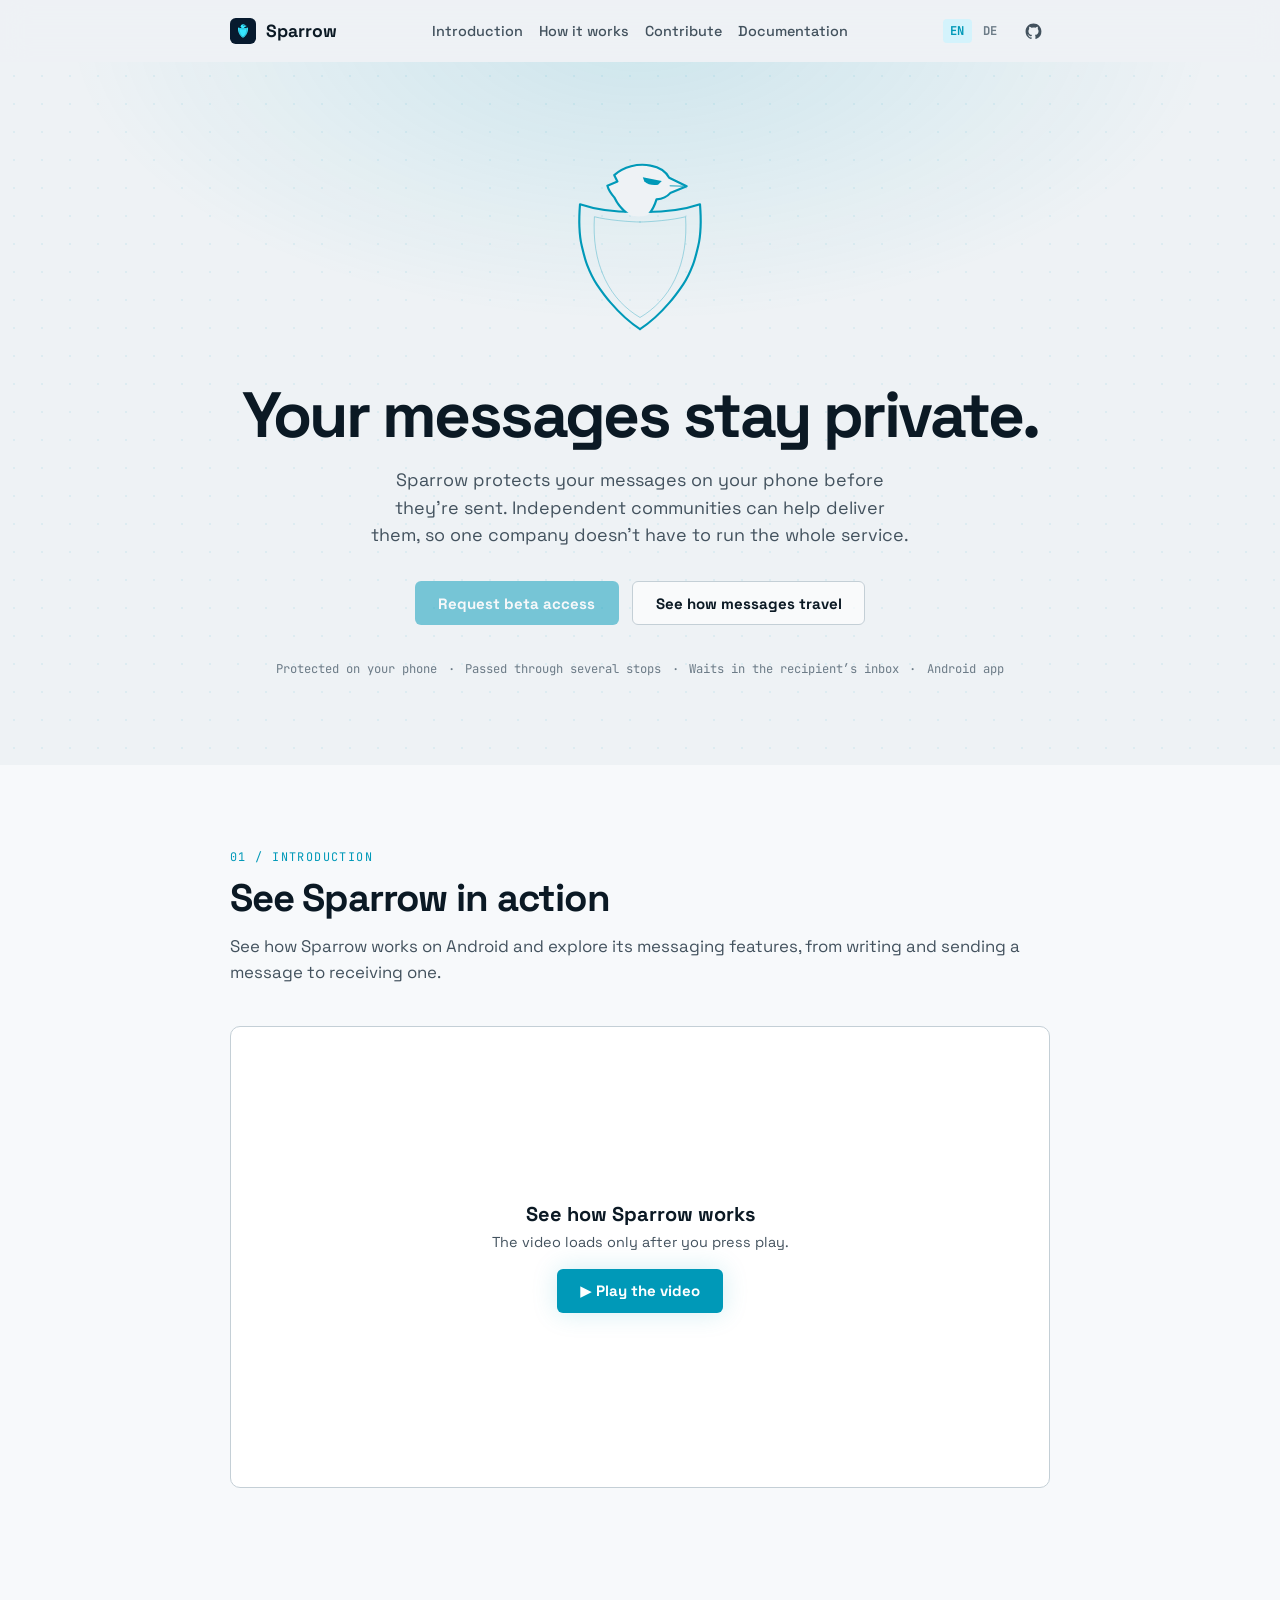
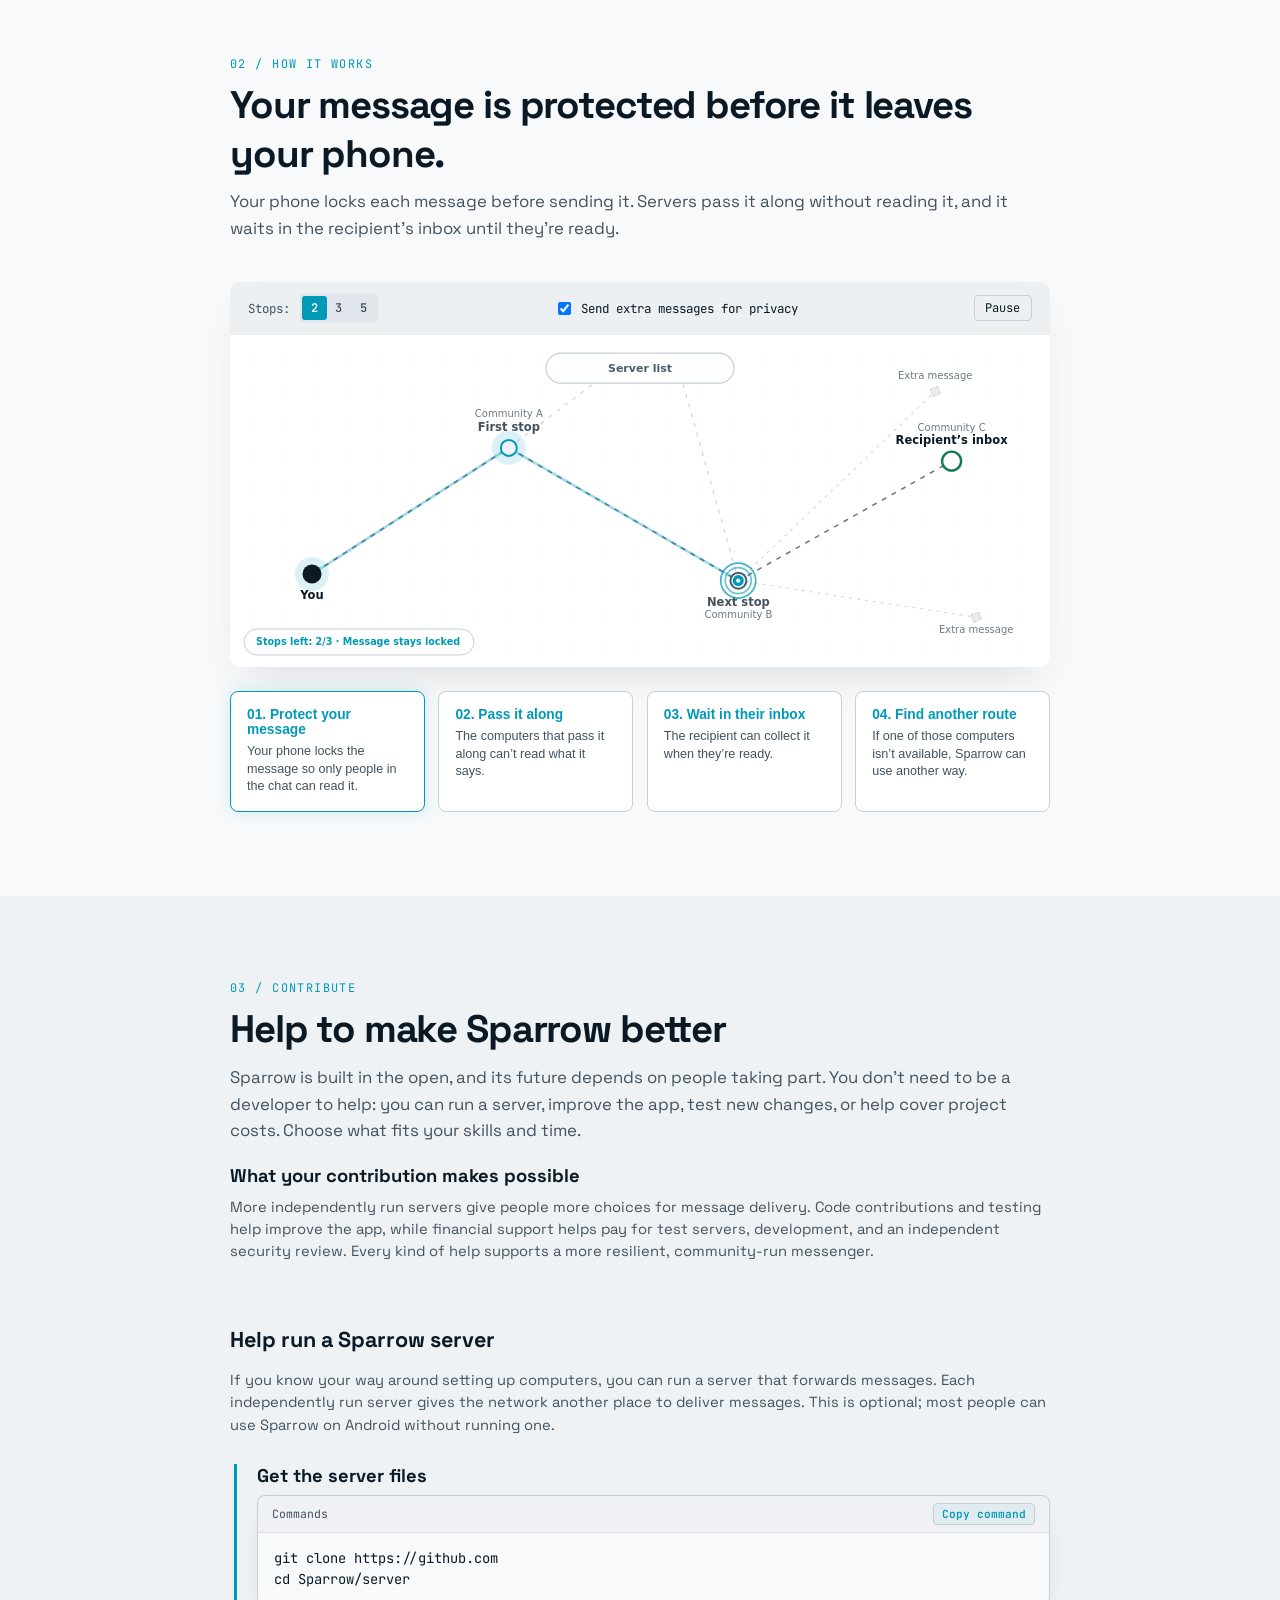
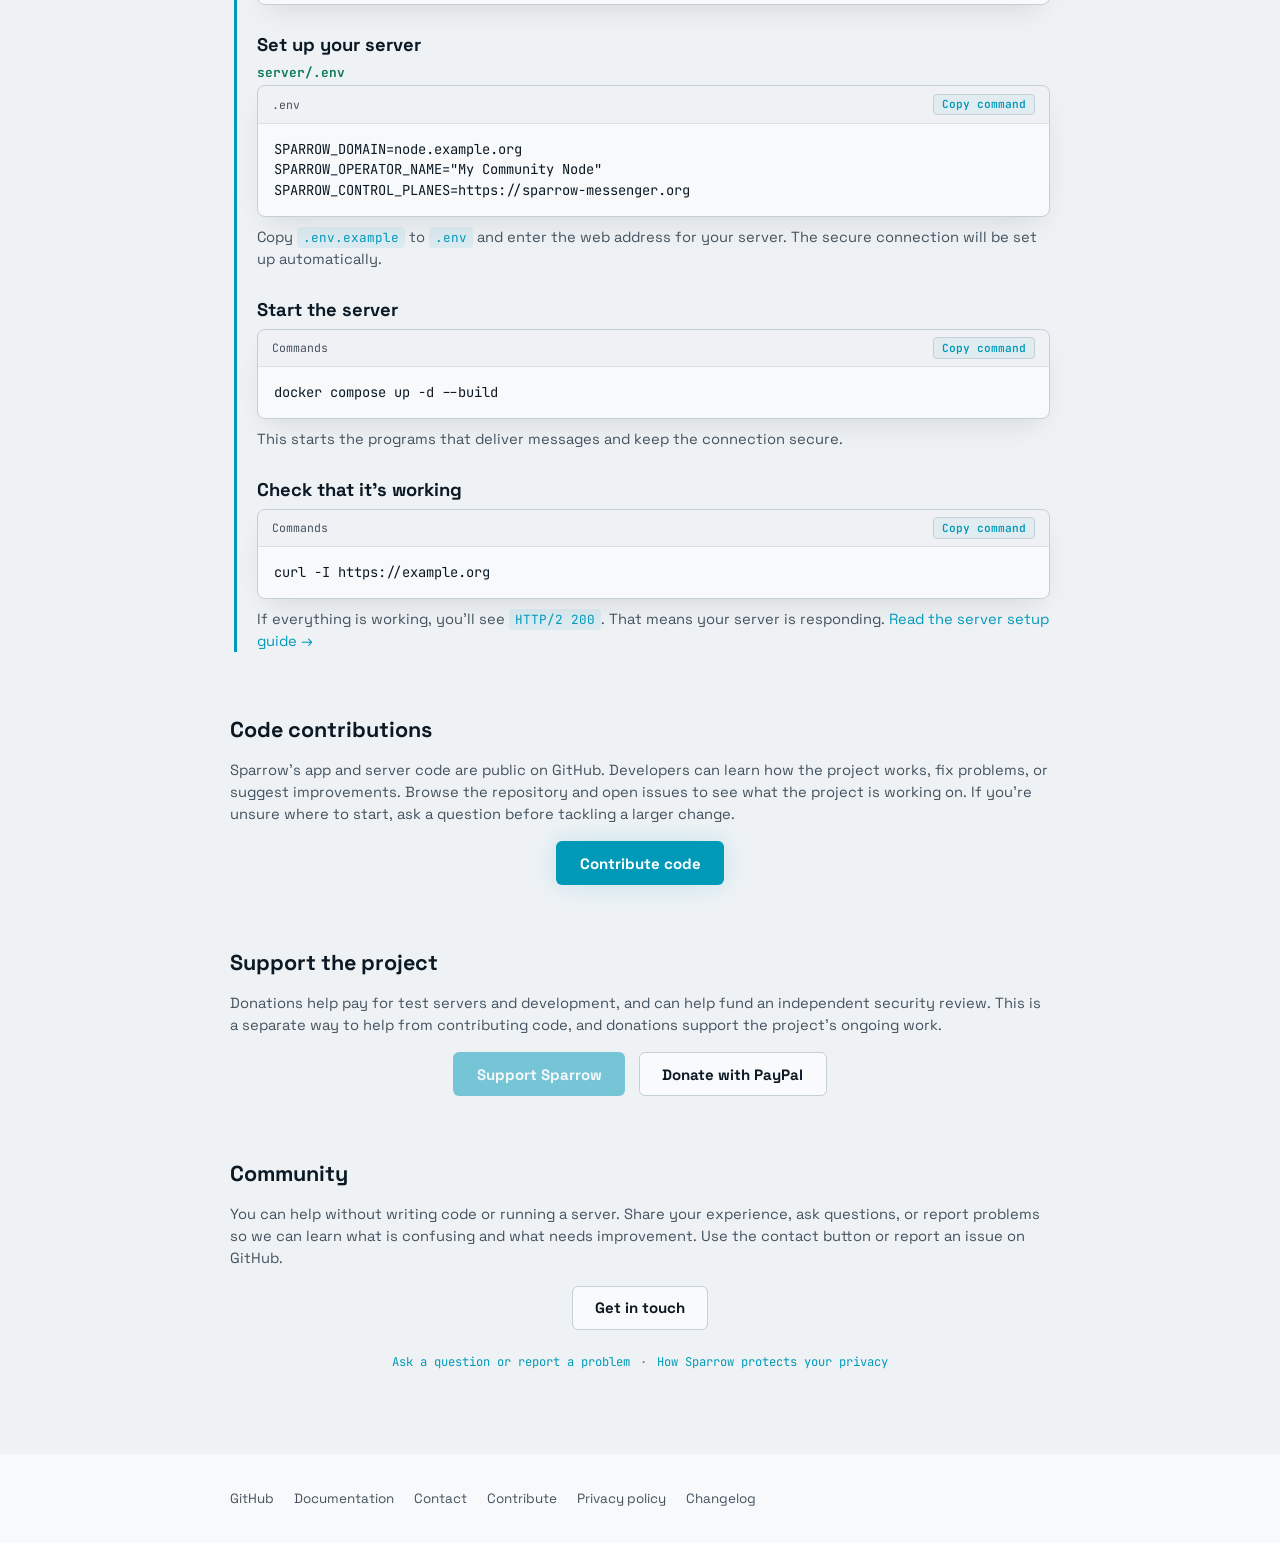
==== commit 14f4136b: "Finalize bilingual policy and changelog pages Co-authored-by: Copilot <223556219+Copilot@users.norep" ====
--- a/index.html
+++ b/index.html
@@ -9,17 +9,17 @@
     content="A private messenger for Android. Messages are protected on your phone and delivered by servers run by different communities."
   />
   <meta name="theme-color" content="#EEF2F5" />
-  <link rel="icon" type="image/svg+xml" href="./favicon.svg" />
+  <link rel="icon" type="image/svg+xml" href="./assets/favicon.svg" />
   <link rel="preconnect" href="https://fonts.googleapis.com" />
   <link rel="preconnect" href="https://fonts.gstatic.com" crossorigin />
   <link href="https://fonts.googleapis.com/css2?family=JetBrains+Mono:wght@400;600;700&family=Space+Grotesk:wght@500;700&display=swap" rel="stylesheet" />
-  <link rel="stylesheet" href="./styles.css" />
+  <link rel="stylesheet" href="./assets/styles.css" />
 </head>
 <body>
   <header class="site-header">
     <div class="nav-inner">
       <a href="#top" class="brand" aria-label="Sparrow Home" data-i18n-aria-label="nav.home">
-        <img src="./favicon.svg" alt="" width="26" height="26" />
+        <img src="./assets/favicon.svg" alt="" width="26" height="26" />
         <span>Sparrow</span>
       </a>
 
@@ -317,13 +317,13 @@
 
   <footer class="site-footer">
     <div class="container footer-inner">
-      <span>© 2026 Christian Bergmann · Sparrow</span>
       <div class="footer-links">
         <a data-config-href="githubRepoUrl" target="_blank" rel="noopener noreferrer">GitHub</a>
         <a data-config-href="docsHomeUrl" target="_blank" rel="noopener noreferrer" data-i18n="nav.docs">Documentation</a>
-        <a href="#contact-placeholder" data-placeholder="contact" data-i18n="footer.contact">Contact</a>
-        <a href="#contribute" data-i18n="nav.contribute">Contribute</a>
-        <a href="./privacy.html" data-i18n="footer.privacy">Privacy policy</a>
+        <a href="#contribute-community" data-i18n="footer.contact">Contact</a>
+        <a href="./index.html#contribute" data-i18n="nav.contribute">Contribute</a>
+        <a href="./pages/privacy.html" data-i18n="footer.privacy">Privacy policy</a>
+        <a href="./pages/changelog.html" data-i18n="footer.changelog">Changelog</a>
       </div>
     </div>
   </footer>
@@ -340,6 +340,6 @@
     </div>
   </div>
 
-  <script type="module" src="./app.js"></script>
+  <script type="module" src="./scripts/app.js"></script>
 </body>
 </html>
--- a/assets/styles.css
+++ b/assets/styles.css
@@ -0,0 +1,803 @@
+:root {
+  --bg: #EEF2F5;
+  --bg-alt: #F7F9FB;
+  --surface: #FFFFFF;
+  --primary: #0099B8;
+  --on-primary: #FFFFFF;
+  --on-primary-container: #002028;
+  --tertiary: #107A55;
+  --text: #0B1924;
+  --text-muted: #43525E;
+  --outline: #6C7B87;
+  --outline-variant: #C4CFD6;
+
+  --font-display: "Space Grotesk", system-ui, sans-serif;
+  --font-mono: "JetBrains Mono", ui-monospace, monospace;
+}
+
+*, *::before, *::after { box-sizing: border-box; }
+
+html {
+  scroll-behavior: smooth;
+  background: var(--bg);
+  color: var(--text);
+  font-family: var(--font-display);
+  -webkit-font-smoothing: antialiased;
+}
+
+body {
+  margin: 0;
+  background: var(--bg);
+}
+
+a { color: var(--primary); text-decoration: none; }
+a:hover { color: var(--on-primary-container); }
+
+code {
+  font-family: var(--font-mono);
+  font-size: 0.86em;
+  color: var(--primary);
+  background: rgba(0, 153, 184, 0.08);
+  padding: 0.12rem 0.38rem;
+  border-radius: 4px;
+}
+
+.container {
+  width: min(820px, 100% - 2.5rem);
+  margin-inline: auto;
+}
+
+/* Header — Seamless, zero border line */
+.site-header {
+  position: sticky;
+  top: 0;
+  z-index: 40;
+  background: rgba(238, 242, 245, 0.86);
+  backdrop-filter: blur(14px);
+}
+
+.nav-inner {
+  width: min(820px, 100% - 2.5rem);
+  margin-inline: auto;
+  height: 62px;
+  display: flex;
+  align-items: center;
+  justify-content: space-between;
+}
+
+.brand {
+  display: inline-flex;
+  align-items: center;
+  gap: 0.6rem;
+  color: var(--text);
+  font-weight: 700;
+  font-size: 1.1rem;
+}
+
+.nav-links {
+  display: flex;
+  gap: 1rem;
+}
+
+.nav-links a {
+  color: var(--text-muted);
+  font-size: 0.9rem;
+  font-weight: 500;
+}
+
+.nav-links a:hover,
+.nav-links a.active { color: var(--primary); }
+
+.nav-actions {
+  display: flex;
+  align-items: center;
+  gap: 0.75rem;
+}
+
+.lang-btn {
+  border: 0;
+  background: transparent;
+  color: var(--outline);
+  font-family: var(--font-mono);
+  font-size: 0.76rem;
+  font-weight: 700;
+  padding: 0.25rem 0.45rem;
+  border-radius: 4px;
+  cursor: pointer;
+}
+
+.lang-btn.active {
+  color: var(--primary);
+  background: rgba(196, 243, 255, 0.65);
+}
+
+.icon-link {
+  display: inline-flex;
+  align-items: center;
+  justify-content: center;
+  width: 34px;
+  height: 34px;
+  color: var(--text-muted);
+}
+
+.icon-link:hover { color: var(--primary); }
+
+.menu-toggle,
+.mobile-nav {
+  display: none;
+}
+
+.menu-toggle {
+  align-items: center;
+  justify-content: center;
+  width: 34px;
+  height: 34px;
+  padding: 0;
+  border: 1px solid var(--outline-variant);
+  border-radius: 4px;
+  background: transparent;
+  color: var(--text-muted);
+  cursor: pointer;
+}
+
+.menu-toggle:hover,
+.menu-toggle:focus-visible {
+  border-color: var(--primary);
+  color: var(--primary);
+}
+
+/* Webpack-Style Alternating Surface Bands — Zero Horizontal Lines */
+.band {
+  padding: 5.25rem 0;
+}
+
+.band-base {
+  background-color: var(--bg);
+}
+
+.band-alt {
+  background-color: var(--bg-alt);
+}
+
+/* Hero */
+.hero {
+  padding: 4rem 0 5.5rem;
+  text-align: center;
+  background-image:
+    radial-gradient(820px 420px at 50% -5%, rgba(0, 153, 184, 0.14), transparent 70%),
+    radial-gradient(rgba(0, 153, 184, 0.07) 1px, transparent 1px);
+  background-size: 100% 100%, 28px 28px;
+}
+
+.hero-center {
+  display: flex;
+  flex-direction: column;
+  align-items: center;
+}
+
+.logo-stage {
+  margin-bottom: 1rem;
+  cursor: pointer;
+}
+
+#sparrow-hero-canvas {
+  display: block;
+  width: 240px;
+  height: 240px;
+}
+
+h1 {
+  font-size: clamp(2.5rem, 5.8vw, 4rem);
+  font-weight: 700;
+  letter-spacing: -0.04em;
+  line-height: 1.06;
+  margin: 0 0 1rem;
+}
+
+.hero-sub {
+  font-size: 1.12rem;
+  color: var(--text-muted);
+  max-width: 540px;
+  margin: 0 0 2rem;
+  line-height: 1.55;
+}
+
+.hero-actions {
+  display: flex;
+  flex-wrap: wrap;
+  justify-content: center;
+  gap: 0.85rem;
+  margin-bottom: 2.25rem;
+}
+
+.btn {
+  display: inline-flex;
+  align-items: center;
+  gap: 0.45rem;
+  font-family: var(--font-display);
+  font-size: 0.94rem;
+  font-weight: 700;
+  padding: 0.72rem 1.4rem;
+  border-radius: 6px;
+  border: 1px solid transparent;
+  cursor: pointer;
+  transition: all 0.16s ease;
+}
+
+.btn-primary {
+  background: var(--primary);
+  color: var(--on-primary);
+  box-shadow: 0 0 26px rgba(0, 153, 184, 0.18);
+}
+
+.btn-primary:hover {
+  background: var(--on-primary-container);
+  color: var(--on-primary);
+  transform: translateY(-1px);
+}
+
+.btn-secondary {
+  background: rgba(255, 255, 255, 0.65);
+  color: var(--text);
+  border-color: var(--outline-variant);
+}
+
+.btn-secondary:hover {
+  border-color: var(--primary);
+  color: var(--primary);
+}
+
+a[aria-disabled="true"] {
+  opacity: 0.5;
+  cursor: not-allowed;
+}
+
+.btn[aria-disabled="true"] {
+  box-shadow: none;
+  transform: none;
+}
+
+.btn-primary[aria-disabled="true"]:hover {
+  background: var(--primary);
+  color: var(--on-primary);
+}
+
+.btn:disabled {
+  opacity: 0.5;
+  cursor: not-allowed;
+  box-shadow: none;
+  transform: none;
+}
+
+.btn-primary:disabled:hover {
+  background: var(--primary);
+  color: var(--on-primary);
+}
+
+.btn-secondary[aria-disabled="true"]:hover {
+  border-color: var(--outline-variant);
+  color: var(--text);
+}
+
+.stack-bar {
+  display: flex;
+  flex-wrap: wrap;
+  justify-content: center;
+  gap: 0.65rem;
+  font-family: var(--font-mono);
+  font-size: 0.76rem;
+  color: var(--outline);
+}
+/* Section Header Eyebrows */
+.section-head {
+  margin-bottom: 2.5rem;
+}
+
+.eyebrow {
+  display: block;
+  font-family: var(--font-mono);
+  font-size: 0.74rem;
+  letter-spacing: 0.12em;
+  text-transform: uppercase;
+  color: var(--primary);
+  margin-bottom: 0.5rem;
+}
+
+.section-head h2 {
+  font-size: clamp(1.85rem, 3.8vw, 2.4rem);
+  font-weight: 700;
+  letter-spacing: -0.03em;
+  margin: 0 0 0.65rem;
+}
+
+.section-lead {
+  font-size: 1.05rem;
+  color: var(--text-muted);
+  line-height: 1.6;
+  margin: 0;
+}
+
+/* Diagram Controls */
+.diagram-wrap {
+  background: var(--surface);
+  border-radius: 10px;
+  overflow: hidden;
+  margin-bottom: 1.5rem;
+  box-shadow: 0 20px 40px -15px rgba(0, 0, 0, 0.12);
+}
+
+.diagram-bar {
+  display: flex;
+  align-items: center;
+  justify-content: space-between;
+  flex-wrap: wrap;
+  gap: 1rem;
+  padding: 0.8rem 1.15rem;
+  background: rgba(220, 227, 232, 0.55);
+  font-family: var(--font-mono);
+  font-size: 0.78rem;
+  color: var(--text-muted);
+}
+
+.toolbar-group {
+  display: inline-flex;
+  align-items: center;
+  gap: 0.6rem;
+}
+
+.segmented {
+  display: inline-flex;
+  background: rgba(220, 227, 232, 0.75);
+  border-radius: 4px;
+  padding: 2px;
+}
+
+.seg-btn {
+  border: 0;
+  background: transparent;
+  color: var(--text-muted);
+  font-family: var(--font-mono);
+  font-size: 0.75rem;
+  font-weight: 600;
+  padding: 0.25rem 0.55rem;
+  border-radius: 3px;
+  cursor: pointer;
+}
+
+.seg-btn.active {
+  background: var(--primary);
+  color: var(--on-primary);
+}
+
+.switch-label {
+  display: inline-flex;
+  align-items: center;
+  gap: 0.45rem;
+  cursor: pointer;
+  color: var(--text);
+}
+
+.btn-inline {
+  border: 1px solid var(--outline-variant);
+  background: transparent;
+  color: var(--text);
+  font-family: var(--font-mono);
+  font-size: 0.75rem;
+  padding: 0.25rem 0.65rem;
+  border-radius: 4px;
+  cursor: pointer;
+}
+
+.btn-inline:hover {
+  border-color: var(--primary);
+  color: var(--primary);
+}
+
+#onion-canvas {
+  width: 100%;
+  height: auto;
+  display: block;
+}
+
+.step-row {
+  display: grid;
+  grid-template-columns: repeat(auto-fit, minmax(180px, 1fr));
+  gap: 0.85rem;
+}
+
+.step-card {
+  text-align: left;
+  border: 1px solid var(--outline-variant);
+  background: var(--surface);
+  color: var(--text);
+  padding: 0.95rem 1rem;
+  border-radius: 8px;
+  cursor: pointer;
+  transition: all 0.16s ease;
+  display: flex;
+  flex-direction: column;
+  gap: 0.35rem;
+}
+
+.step-card:hover,
+.step-card.active {
+  border-color: var(--primary);
+  box-shadow: 0 0 16px rgba(0, 153, 184, 0.15);
+}
+
+.step-card strong {
+  font-size: 0.86rem;
+  color: var(--primary);
+}
+
+.step-card span {
+  font-size: 0.79rem;
+  color: var(--text-muted);
+  line-height: 1.4;
+}
+
+/* Webpack-Style Walkthrough Steps (Zero Horizontal Section Lines) */
+.wb-step {
+  margin-top: 2.25rem;
+}
+
+.wb-step h3,
+.wb-step h4 {
+  font-size: 1.15rem;
+  font-weight: 700;
+  margin: 0 0 0.5rem;
+  color: var(--text);
+}
+
+.file-caption {
+  font-family: var(--font-mono);
+  font-size: 0.8rem;
+  color: var(--tertiary);
+  margin: 0.4rem 0 0.25rem;
+}
+
+.step-note {
+  font-size: 0.92rem;
+  color: var(--text-muted);
+  margin: 0.55rem 0 0;
+  line-height: 1.5;
+}
+
+.terminal {
+  background: #F7F9FB;
+  border: 1px solid var(--outline-variant);
+  border-radius: 8px;
+  overflow: hidden;
+  box-shadow: 0 12px 30px -10px rgba(0, 0, 0, 0.12);
+}
+
+.terminal-top {
+  display: flex;
+  align-items: center;
+  justify-content: space-between;
+  padding: 0.45rem 0.85rem;
+  background: rgba(11, 25, 36, 0.03);
+  border-bottom: 1px solid rgba(11, 25, 36, 0.08);
+  font-family: var(--font-mono);
+  font-size: 0.72rem;
+  color: var(--text-muted);
+}
+
+.copy-btn {
+  border: 1px solid var(--outline-variant);
+  background: rgba(0, 153, 184, 0.06);
+  color: var(--primary);
+  font-family: var(--font-mono);
+  font-size: 0.7rem;
+  font-weight: 600;
+  padding: 0.18rem 0.5rem;
+  border-radius: 4px;
+  cursor: pointer;
+}
+
+.copy-btn:hover {
+  background: var(--primary);
+  color: var(--on-primary);
+}
+
+.terminal pre {
+  margin: 0;
+  padding: 0.95rem 1rem;
+  overflow-x: auto;
+}
+
+.terminal code {
+  background: transparent;
+  padding: 0;
+  color: var(--text);
+  font-size: 0.86rem;
+  line-height: 1.5;
+}
+
+/* Video Frame */
+.video-frame {
+  background: var(--surface);
+  border-radius: 10px;
+  overflow: hidden;
+  border: 1px solid var(--outline-variant);
+  aspect-ratio: 16 / 9;
+  display: flex;
+  align-items: center;
+  justify-content: center;
+  text-align: center;
+}
+
+.video-frame iframe {
+  display: block;
+  width: 100%;
+  height: 100%;
+  border: 0;
+}
+
+.video-poster h3 {
+  font-size: 1.25rem;
+  margin: 0 0 0.35rem;
+}
+
+.video-poster p {
+  color: var(--text-muted);
+  font-size: 0.9rem;
+  margin: 0 0 1.15rem;
+}
+
+/* Contribution section */
+.contribute-center {
+  text-align: left;
+}
+
+.contribute-center .hero-actions,
+.contribute-center .stack-bar {
+  justify-content: center;
+}
+
+.contribute-center > .section-head {
+  margin-bottom: 1.25rem;
+}
+
+.contribute-impact {
+  margin-top: 0;
+}
+
+.contribute-subsection {
+  scroll-margin-top: 5rem;
+  margin: 4rem 0 0;
+}
+
+.contribute-subsection > h3 {
+  margin: 0 0 1rem;
+  color: var(--text);
+  font-size: 1.35rem;
+}
+
+.contribute-subsection > .step-note {
+  margin-top: 1rem;
+}
+
+.contribute-subsection .wb-step {
+  margin-top: 1.75rem;
+}
+
+.policy-band {
+  min-height: calc(100vh - 164px);
+  padding-top: 3.5rem;
+}
+
+.changelog-band {
+  min-height: calc(100vh - 164px);
+  padding-top: 3.5rem;
+}
+
+.policy-content h1 {
+  font-size: clamp(2.2rem, 5vw, 3.2rem);
+  margin-bottom: 0.5rem;
+}
+
+.changelog-content h1 {
+  font-size: clamp(2.2rem, 5vw, 3.2rem);
+  margin-bottom: 0.5rem;
+}
+
+.policy-date {
+  margin: 0 0 2.5rem;
+  color: var(--text-muted);
+}
+
+.changelog-lead {
+  color: var(--text-muted);
+  font-size: 1rem;
+  line-height: 1.7;
+  margin: 0;
+}
+
+.changelog-empty {
+  margin-top: 2rem;
+  color: var(--text-muted);
+  line-height: 1.7;
+}
+
+.changelog-list {
+  display: grid;
+  gap: 1rem;
+  margin: 2rem 0 0;
+  padding: 0;
+  list-style: none;
+}
+
+.changelog-entry {
+  padding: 1.25rem 0;
+  border-bottom: 1px solid var(--outline-variant);
+}
+
+.changelog-entry:first-child {
+  padding-top: 0;
+}
+
+.changelog-entry time {
+  color: var(--text-muted);
+  font-family: var(--font-mono);
+  font-size: 0.8rem;
+}
+
+.changelog-entry h2 {
+  margin: 0.4rem 0 0.75rem;
+  font-size: 1.2rem;
+}
+
+.changelog-entry ul {
+  margin: 0;
+  padding-left: 1.25rem;
+}
+
+.changelog-entry li {
+  color: var(--text-muted);
+  line-height: 1.7;
+}
+
+.changelog-entry li + li {
+  margin-top: 0.35rem;
+}
+
+.policy-content h2 {
+  margin: 2rem 0 0.75rem;
+  font-size: 1.35rem;
+}
+
+.policy-content p,
+.policy-content li {
+  color: var(--text-muted);
+  font-size: 1rem;
+  line-height: 1.7;
+}
+
+.policy-content ul {
+  padding-left: 1.4rem;
+}
+
+.policy-content li + li {
+  margin-top: 0.5rem;
+}
+
+.server-setup-steps {
+  margin: 1.75rem 0 0 0.25rem;
+  padding-left: 1.25rem;
+  border-left: 3px solid var(--primary);
+}
+
+.server-setup-steps > .wb-step:first-child {
+  margin-top: 0;
+}
+
+/* Footer */
+.site-footer {
+  background: var(--bg-alt);
+  padding: 2.25rem 0;
+  font-size: 0.84rem;
+  color: var(--text-muted);
+}
+
+.footer-inner {
+  display: flex;
+  align-items: center;
+  justify-content: space-between;
+  flex-wrap: wrap;
+  gap: 1rem;
+}
+
+.footer-links {
+  display: flex;
+  flex-wrap: wrap;
+  gap: 1.25rem;
+}
+
+.footer-links a {
+  color: var(--text-muted);
+}
+
+.footer-links a:hover {
+  color: var(--primary);
+}
+
+/* Modal */
+.modal-backdrop {
+  position: fixed;
+  inset: 0;
+  background: rgba(2, 9, 18, 0.75);
+  backdrop-filter: blur(8px);
+  display: none;
+  align-items: center;
+  justify-content: center;
+  z-index: 100;
+  padding: 1rem;
+}
+
+.modal-backdrop.open {
+  display: flex;
+}
+
+.modal-card {
+  background: var(--surface);
+  border: 1px solid var(--outline-variant);
+  border-radius: 10px;
+  width: min(440px, 100%);
+  padding: 1.5rem;
+  box-shadow: 0 25px 50px -12px rgba(0, 0, 0, 0.2);
+}
+
+.modal-card h3 {
+  margin: 0 0 0.5rem;
+  font-size: 1.15rem;
+}
+
+.modal-card p {
+  color: var(--text-muted);
+  font-size: 0.92rem;
+  margin: 0 0 1.25rem;
+  line-height: 1.5;
+}
+
+.modal-actions {
+  display: flex;
+  justify-content: flex-end;
+  gap: 0.6rem;
+}
+
+.btn-sm {
+  padding: 0.45rem 0.95rem;
+  font-size: 0.82rem;
+}
+
+@media (max-width: 860px) {
+  .nav-links {
+    display: none;
+  }
+
+
+  .menu-toggle {
+    display: inline-flex;
+  }
+
+  .mobile-nav.open {
+    display: flex;
+    flex-direction: column;
+    width: min(820px, 100% - 2.5rem);
+    margin: 0 auto;
+    padding-bottom: 0.75rem;
+  }
+
+  .mobile-nav a {
+    padding: 0.7rem 0;
+    border-top: 1px solid var(--outline-variant);
+    color: var(--text-muted);
+    font-size: 0.9rem;
+  }
+
+  .mobile-nav a:hover,
+  .mobile-nav a.active {
+    color: var(--primary);
+  }
+}
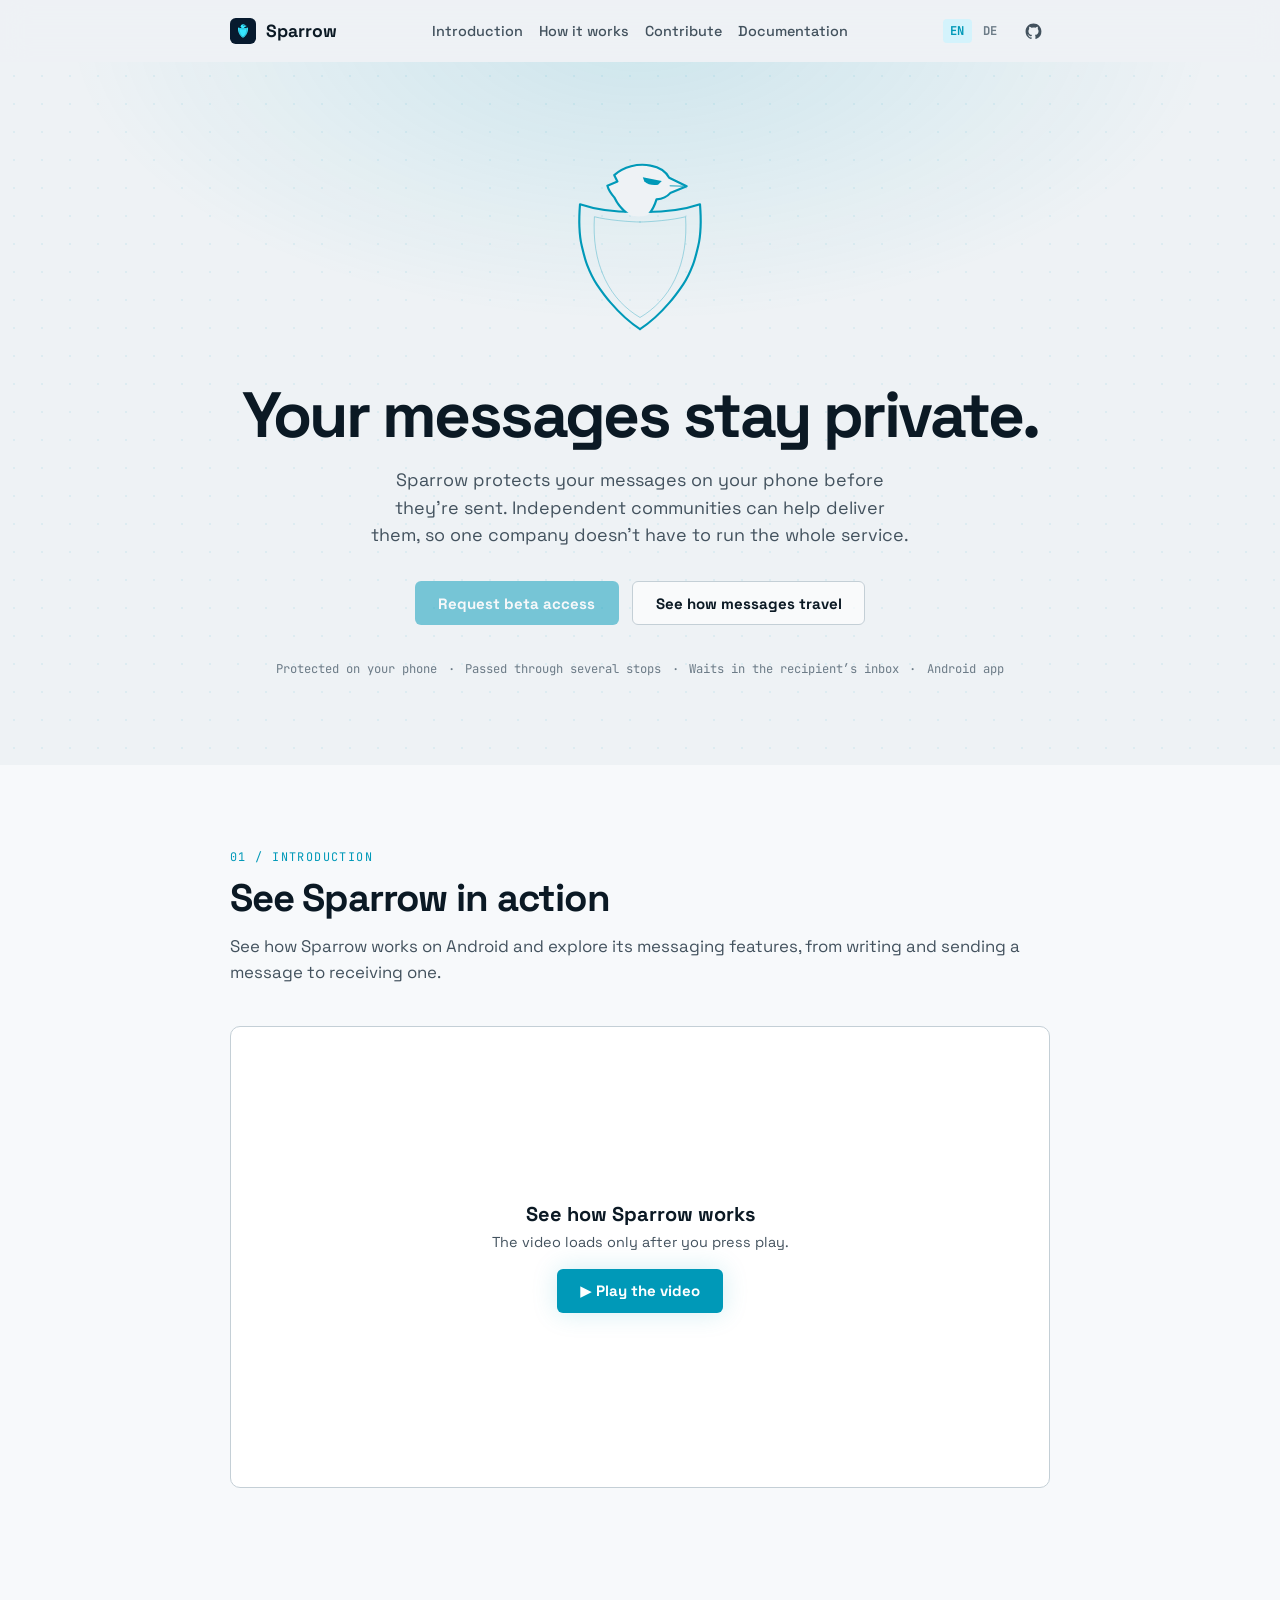
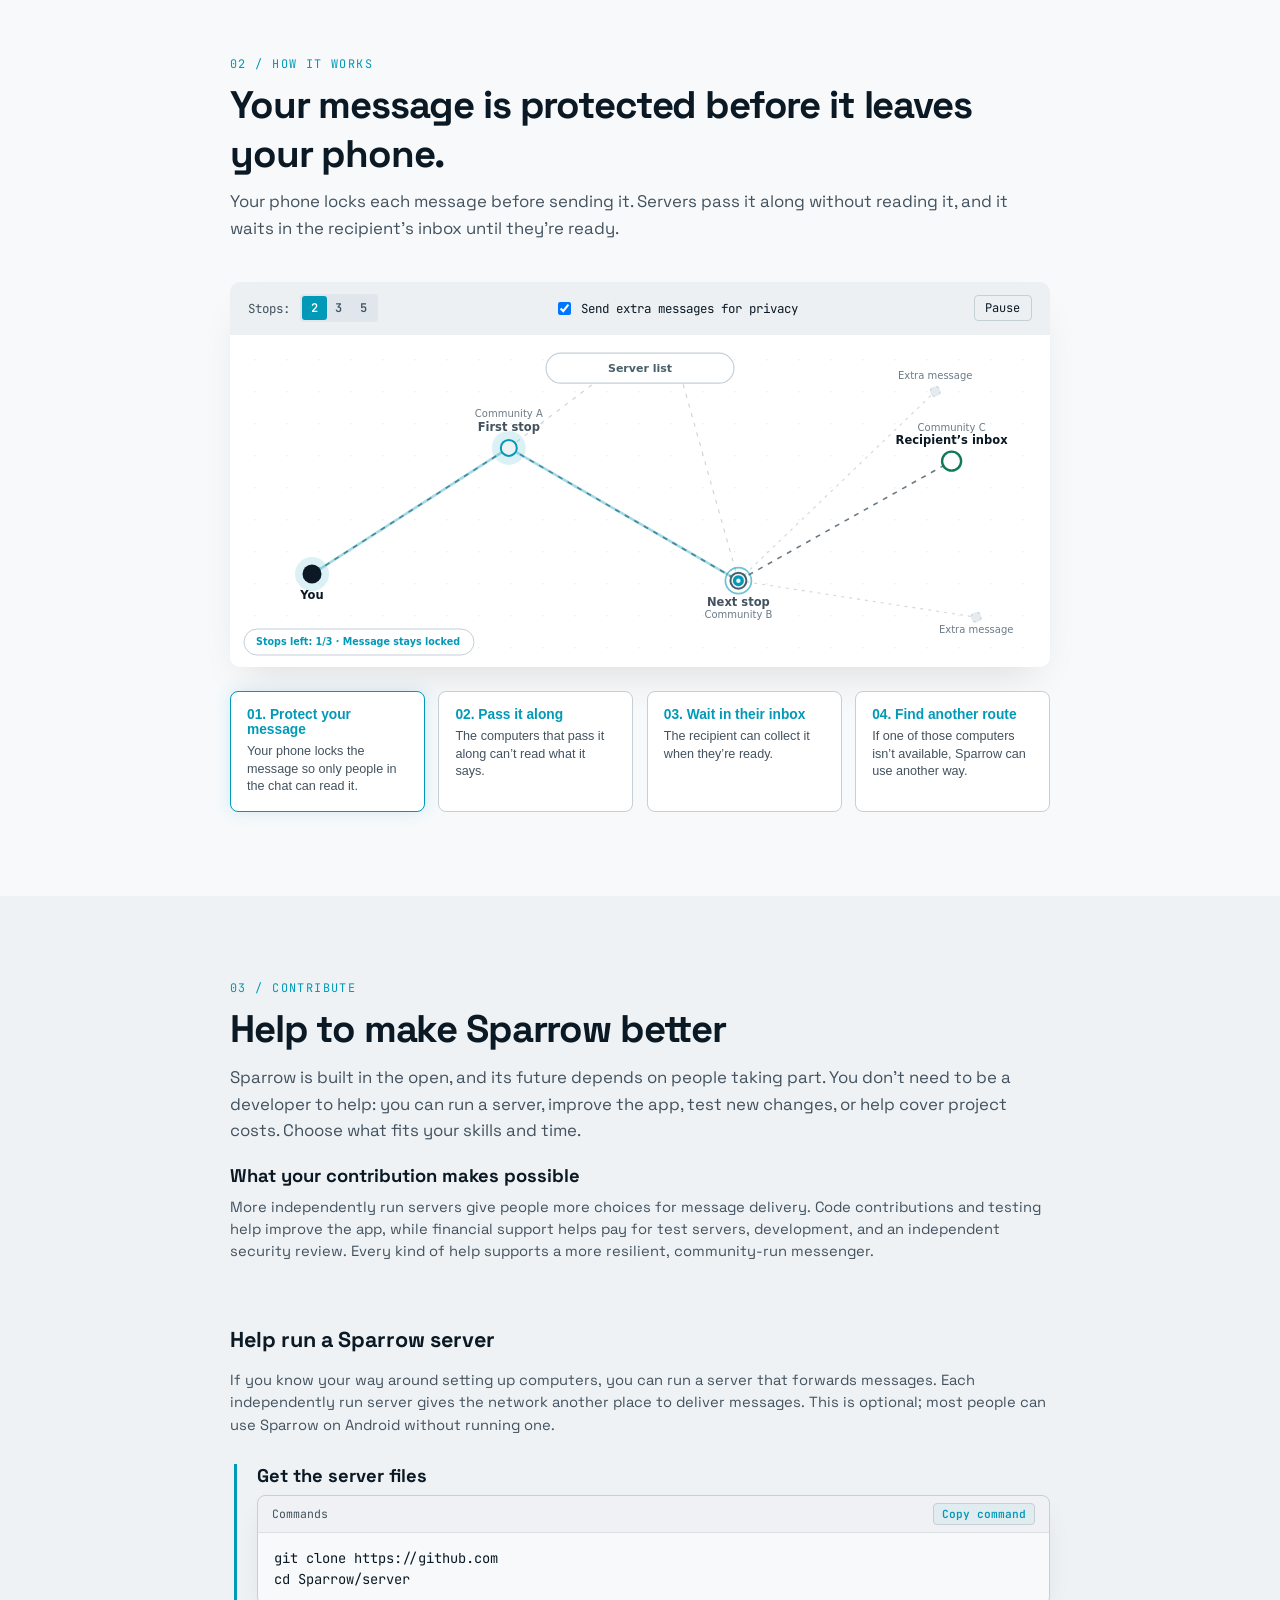
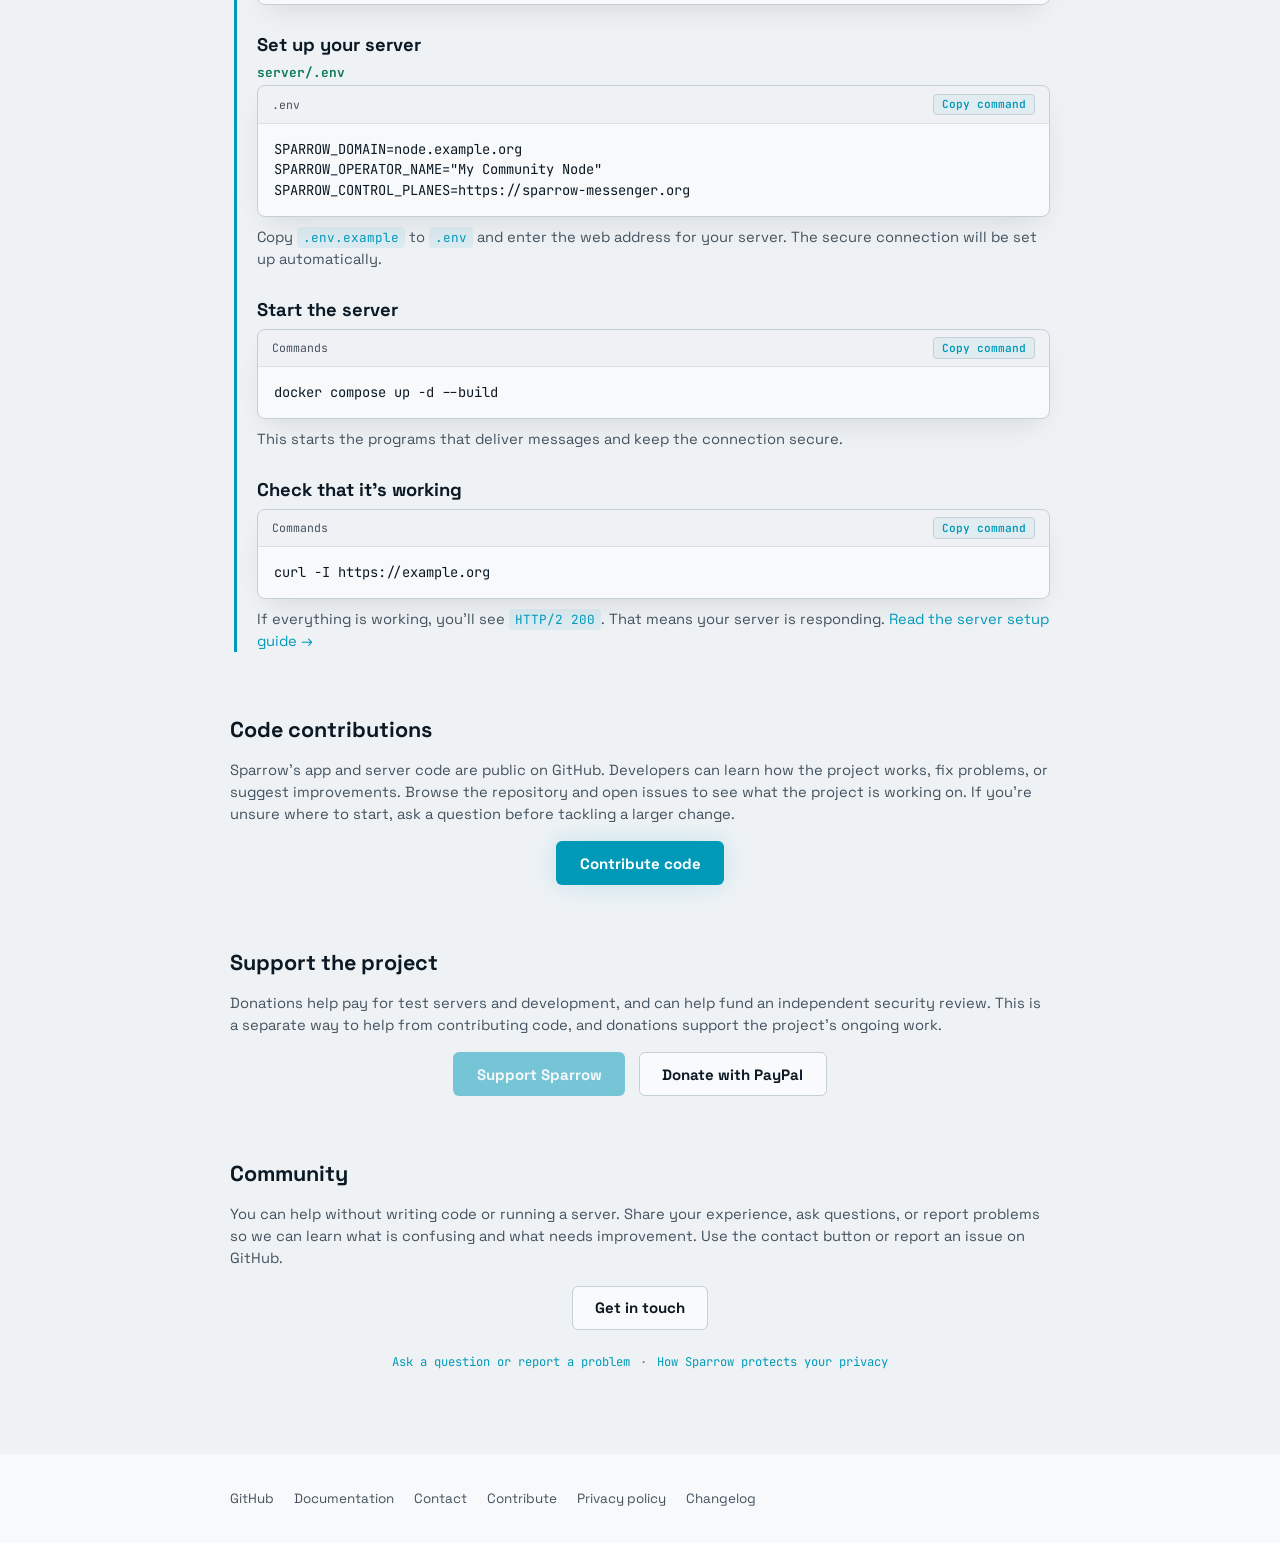
==== commit d325e6e5: "Fix link breakage" ====
--- a/index.html
+++ b/index.html
@@ -321,7 +321,7 @@
         <a data-config-href="githubRepoUrl" target="_blank" rel="noopener noreferrer">GitHub</a>
         <a data-config-href="docsHomeUrl" target="_blank" rel="noopener noreferrer" data-i18n="nav.docs">Documentation</a>
         <a href="#contribute-community" data-i18n="footer.contact">Contact</a>
-        <a href="./index.html#contribute" data-i18n="nav.contribute">Contribute</a>
+        <a href="#contribute" data-i18n="nav.contribute">Contribute</a>
         <a href="./pages/privacy.html" data-i18n="footer.privacy">Privacy policy</a>
         <a href="./pages/changelog.html" data-i18n="footer.changelog">Changelog</a>
       </div>
--- a/assets/styles.css
+++ b/assets/styles.css
@@ -614,7 +614,13 @@
   margin: 0;
 }
 
-.changelog-empty {
+.changelog-view-all {
+  display: inline-block;
+  margin-top: 1.25rem;
+  font-weight: 700;
+}
+
+.changelog-status {
   margin-top: 2rem;
   color: var(--text-muted);
   line-height: 1.7;
@@ -646,6 +652,46 @@
 .changelog-entry h2 {
   margin: 0.4rem 0 0.75rem;
   font-size: 1.2rem;
+}
+
+.changelog-entry h2 a {
+  color: var(--text);
+}
+
+.changelog-entry h2 a:hover {
+  color: var(--primary);
+}
+
+.changelog-release-meta {
+  display: flex;
+  align-items: center;
+  flex-wrap: wrap;
+  gap: 0.65rem;
+  margin-top: 0.4rem;
+  color: var(--text-muted);
+  font-size: 0.84rem;
+}
+
+.changelog-release-meta code {
+  font-size: 0.8rem;
+}
+
+.changelog-release-notes {
+  margin-top: 1rem;
+}
+
+.changelog-release-notes summary {
+  color: var(--primary);
+  cursor: pointer;
+  font-weight: 600;
+}
+
+.changelog-release-notes p {
+  margin: 0.75rem 0 0;
+  color: var(--text-muted);
+  line-height: 1.7;
+  white-space: pre-wrap;
+  overflow-wrap: anywhere;
 }
 
 .changelog-entry ul {
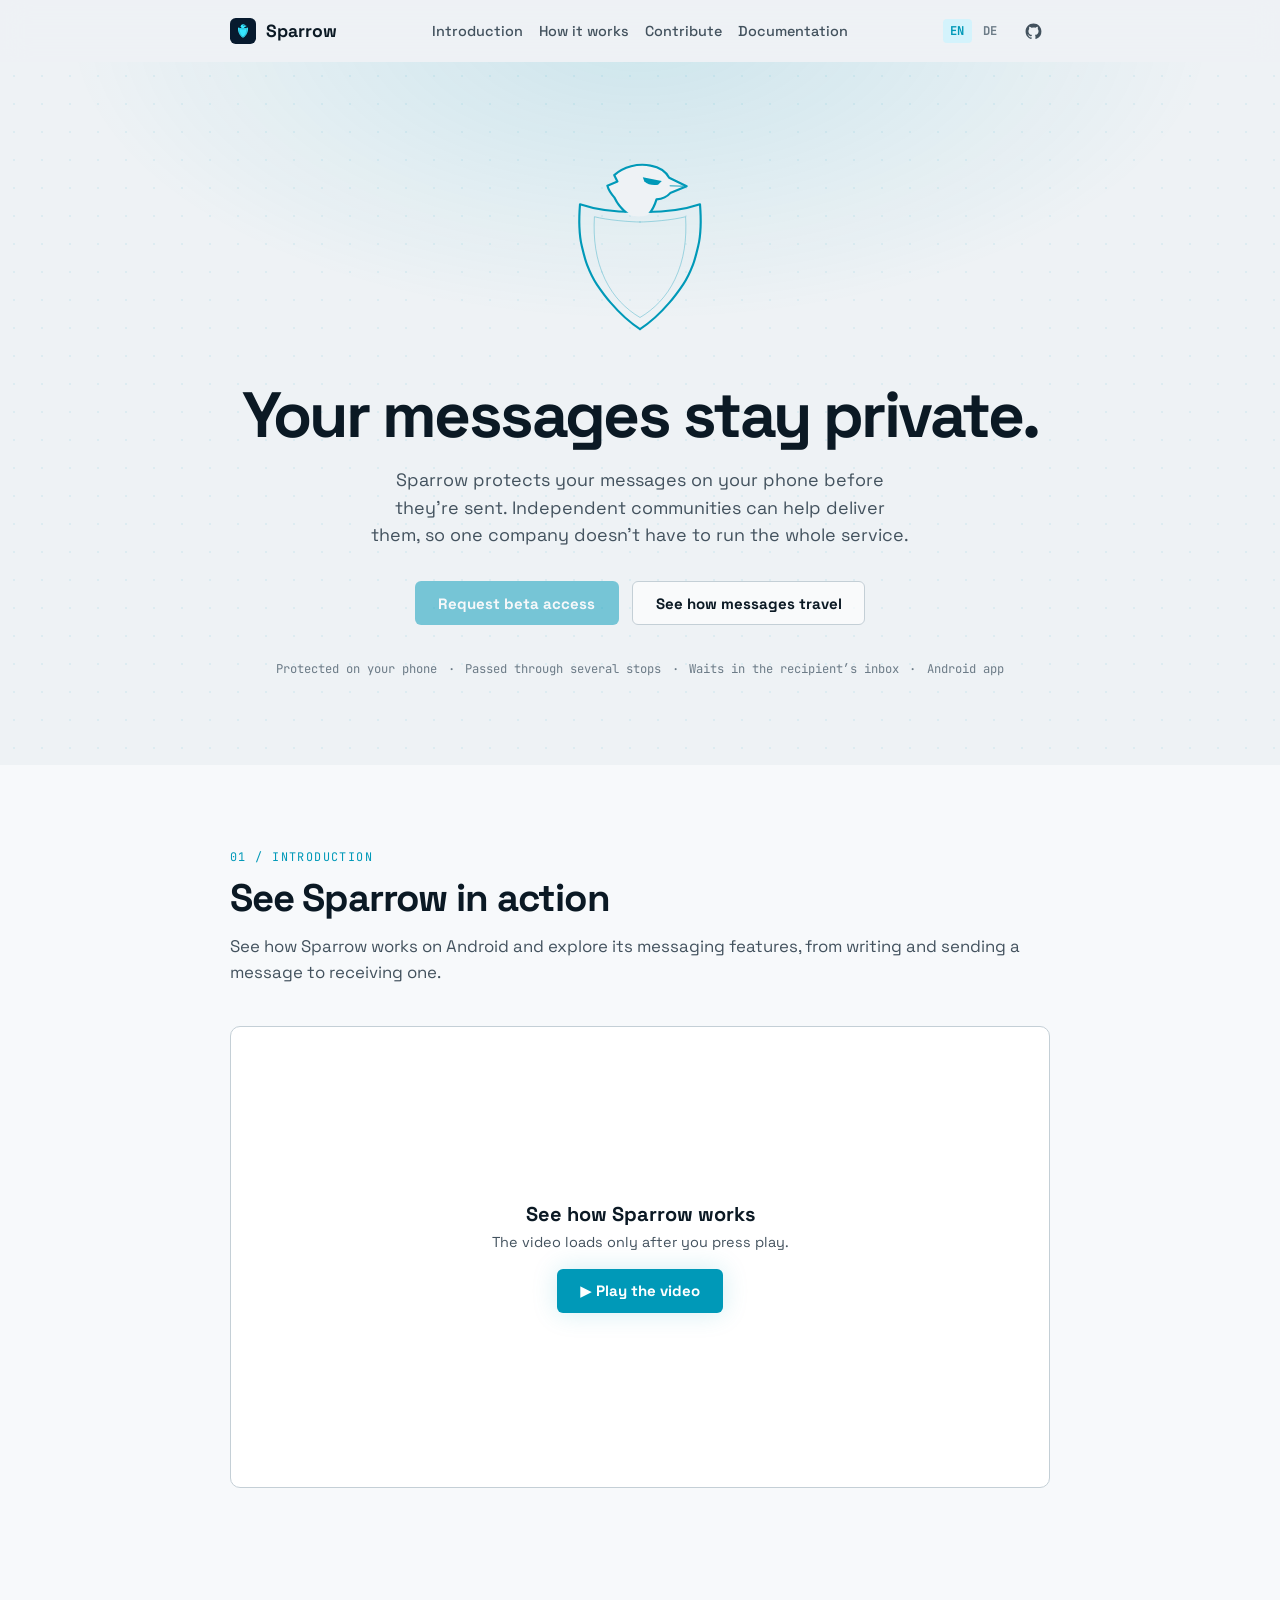
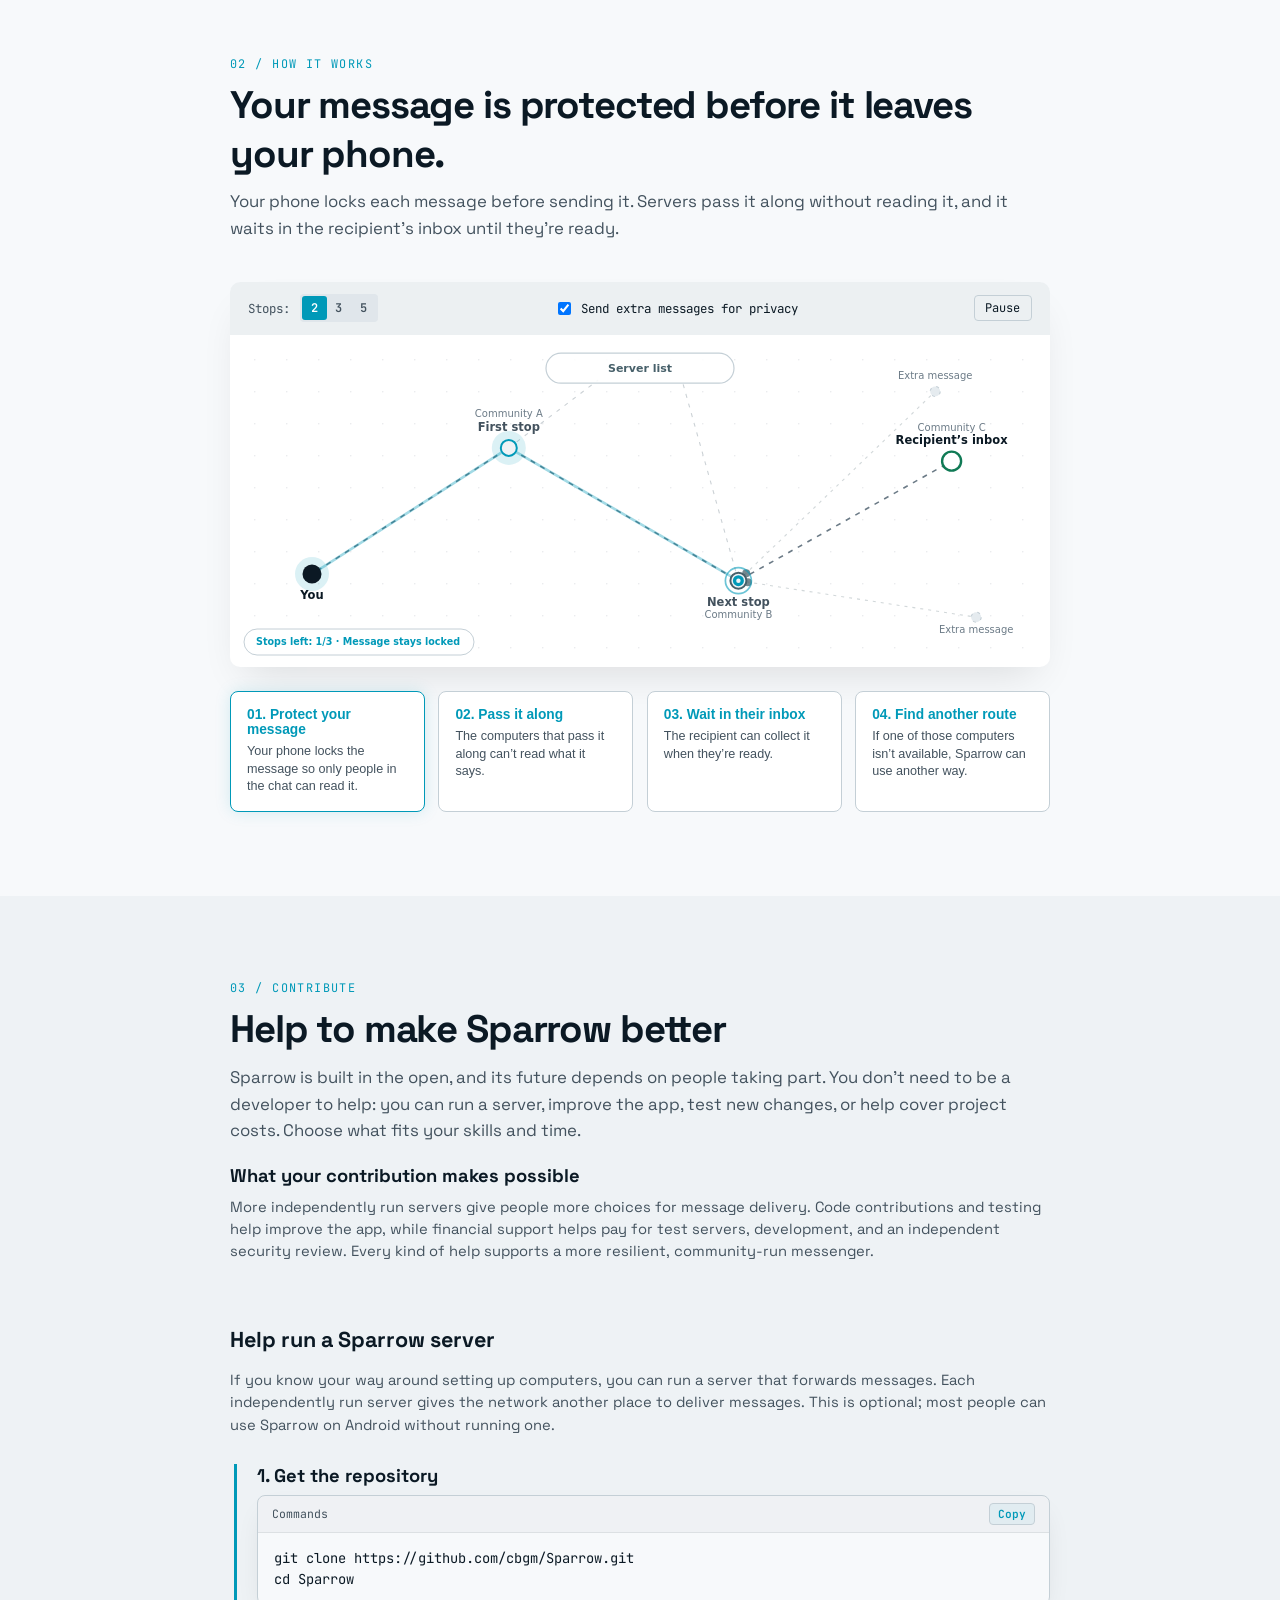
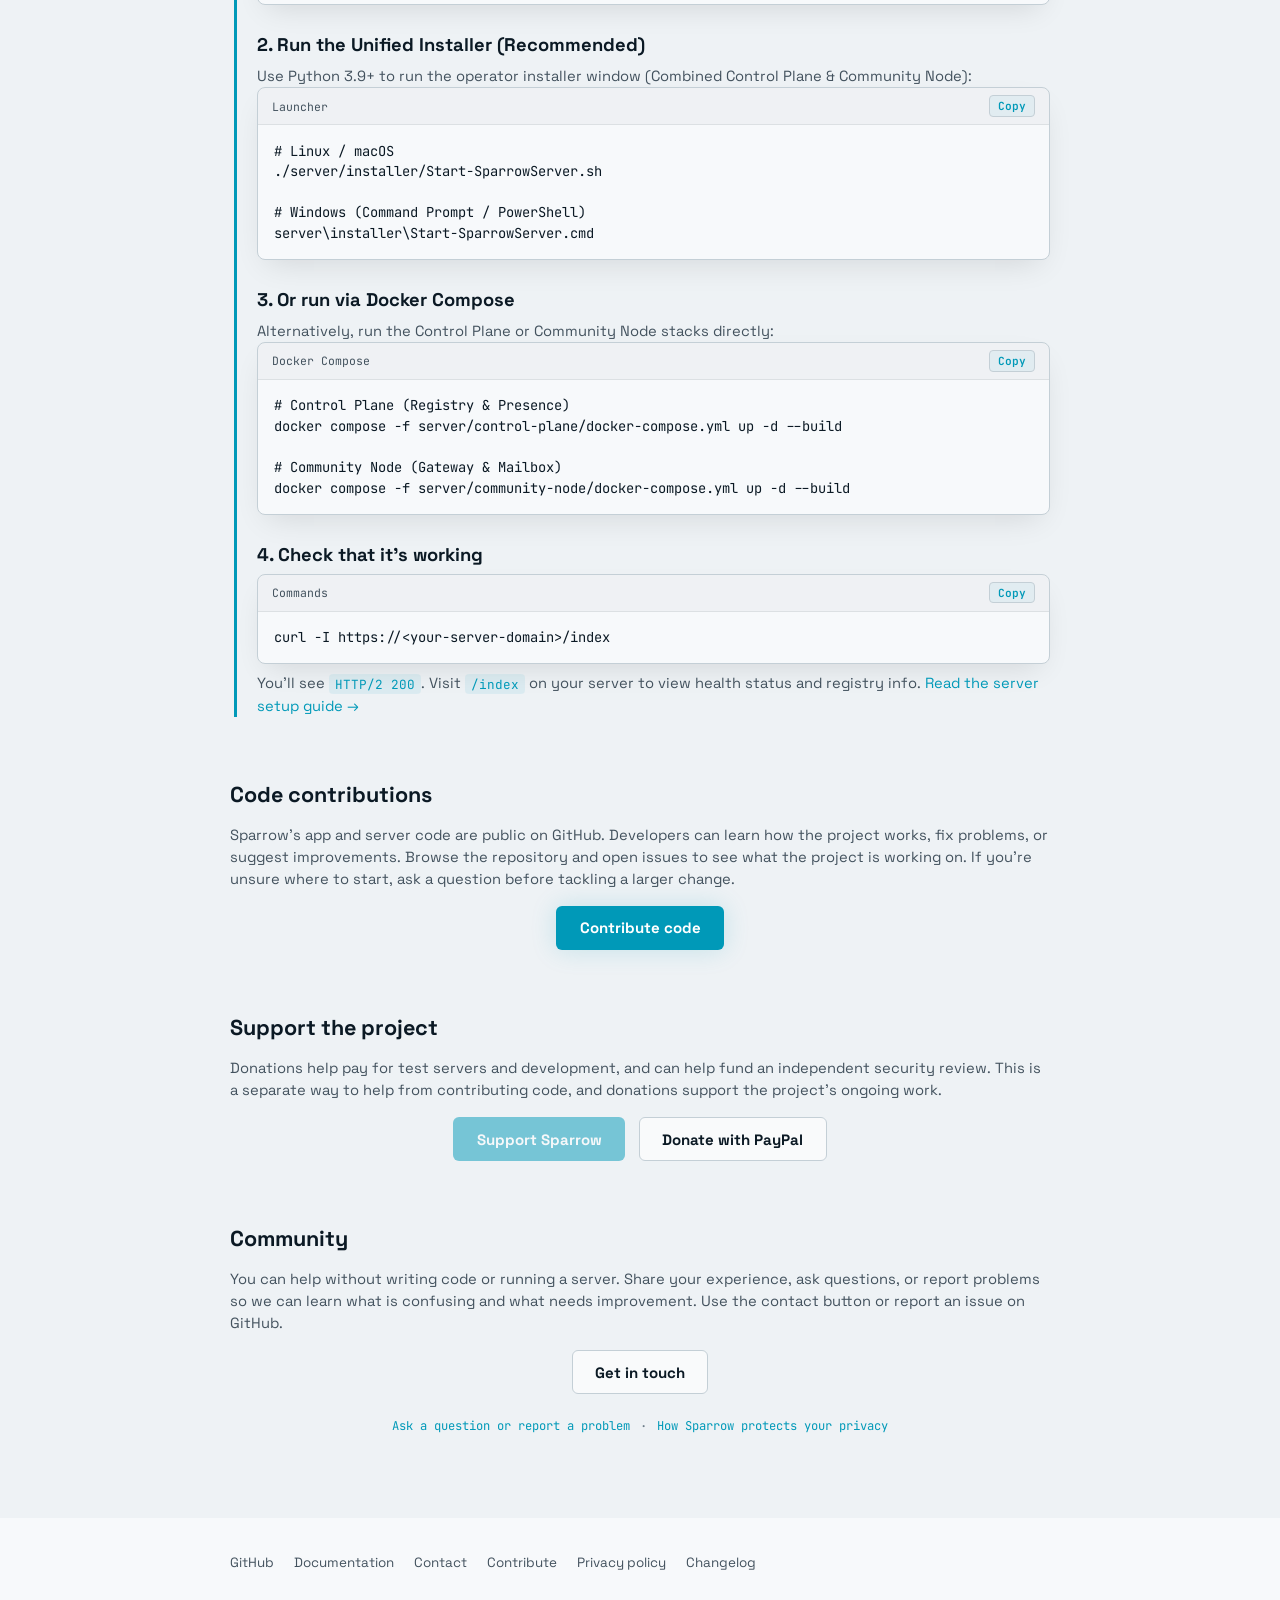
==== commit 57d77fff: "Update Help run a Sparrow server section with real operator installer and Docker Compose instruction" ====
--- a/index.html
+++ b/index.html
@@ -208,60 +208,61 @@
 
           <div class="server-setup-steps">
             <div class="wb-step">
-            <h4 data-i18n="hosting.cloneTitle">Get the server files</h4>
+            <h4>1. Get the repository</h4>
             <div class="terminal">
               <div class="terminal-top">
-                <span data-i18n="hosting.terminal">Commands</span>
-                <button type="button" class="copy-btn" data-copy="git clone https://github.com && cd Sparrow/server" data-i18n="common.copy">Copy</button>
-              </div>
-              <pre><code>git clone https://github.com
-cd Sparrow/server</code></pre>
+                <span>Commands</span>
+                <button type="button" class="copy-btn" data-copy="git clone https://github.com/cbgm/Sparrow.git && cd Sparrow">Copy</button>
+              </div>
+              <pre><code>git clone https://github.com/cbgm/Sparrow.git
+cd Sparrow</code></pre>
             </div>
             </div>
 
             <div class="wb-step">
-            <h4 data-i18n="hosting.configureTitle">Set up your server</h4>
-            <p class="file-caption"><strong>server/.env</strong></p>
+            <h4>2. Run the Unified Installer (Recommended)</h4>
+            <p class="step-note">Use Python 3.9+ to run the operator installer window (Combined Control Plane & Community Node):</p>
             <div class="terminal">
               <div class="terminal-top">
-                <span>.env</span>
-                <button type="button" class="copy-btn" data-copy="cp .env.example .env" data-i18n="common.copy">Copy</button>
-              </div>
-              <pre><code>SPARROW_DOMAIN=node.example.org
-SPARROW_OPERATOR_NAME="My Community Node"
-SPARROW_CONTROL_PLANES=https://sparrow-messenger.org</code></pre>
-            </div>
-            <p class="step-note">
-              <span data-i18n="hosting.configureNoteBefore">Copy </span><code>.env.example</code><span data-i18n="hosting.configureNoteMiddle"> to </span><code>.env</code>            <span data-i18n="hosting.configureNoteAfter"> and enter the web address for your server. The secure connection will be set up automatically.</span>
-            </p>
+                <span>Launcher</span>
+                <button type="button" class="copy-btn" data-copy="./server/installer/Start-SparrowServer.sh">Copy</button>
+              </div>
+              <pre><code># Linux / macOS
+./server/installer/Start-SparrowServer.sh
+
+# Windows (Command Prompt / PowerShell)
+server\installer\Start-SparrowServer.cmd</code></pre>
+            </div>
             </div>
 
             <div class="wb-step">
-            <h4 data-i18n="hosting.buildTitle">Start the server</h4>
+            <h4>3. Or run via Docker Compose</h4>
+            <p class="step-note">Alternatively, run the Control Plane or Community Node stacks directly:</p>
             <div class="terminal">
               <div class="terminal-top">
-                <span data-i18n="hosting.terminal">Commands</span>
-                <button type="button" class="copy-btn" data-copy="docker compose up -d --build" data-i18n="common.copy">Copy</button>
-              </div>
-              <pre><code>docker compose up -d --build</code></pre>
-            </div>
-            <p class="step-note" data-i18n="hosting.buildNote">
-              This starts the programs that deliver messages and keep the connection secure.
-            </p>
+                <span>Docker Compose</span>
+                <button type="button" class="copy-btn" data-copy="docker compose -f server/control-plane/docker-compose.yml up -d --build">Copy</button>
+              </div>
+              <pre><code># Control Plane (Registry & Presence)
+docker compose -f server/control-plane/docker-compose.yml up -d --build
+
+# Community Node (Gateway & Mailbox)
+docker compose -f server/community-node/docker-compose.yml up -d --build</code></pre>
+            </div>
             </div>
 
             <div class="wb-step">
-            <h4 data-i18n="hosting.verifyTitle">Check that it’s working</h4>
+            <h4>4. Check that it’s working</h4>
             <div class="terminal">
               <div class="terminal-top">
-                <span data-i18n="hosting.terminal">Commands</span>
-                <button type="button" class="copy-btn" data-copy="curl -I https://example.org" data-i18n="common.copy">Copy</button>
-              </div>
-              <pre><code>curl -I https://example.org</code></pre>
+                <span>Commands</span>
+                <button type="button" class="copy-btn" data-copy="curl -I https://&lt;your-server-domain&gt;/index">Copy</button>
+              </div>
+              <pre><code>curl -I https://&lt;your-server-domain&gt;/index</code></pre>
             </div>
             <p class="step-note">
-              <span data-i18n="hosting.verifyNoteBefore">If everything is working, you’ll see </span><code>HTTP/2 200</code><span data-i18n="hosting.verifyNoteAfter">. That means your server is responding. </span>
-              <a data-config-href="docsServerHostingUrl" target="_blank" rel="noopener noreferrer" data-i18n="hosting.docsLink">Read the server setup guide →</a>
+              You’ll see <code>HTTP/2 200</code>. Visit <code>/index</code> on your server to view health status and registry info.
+              <a data-config-href="docsServerHostingUrl" target="_blank" rel="noopener noreferrer">Read the server setup guide →</a>
             </p>
             </div>
           </div>
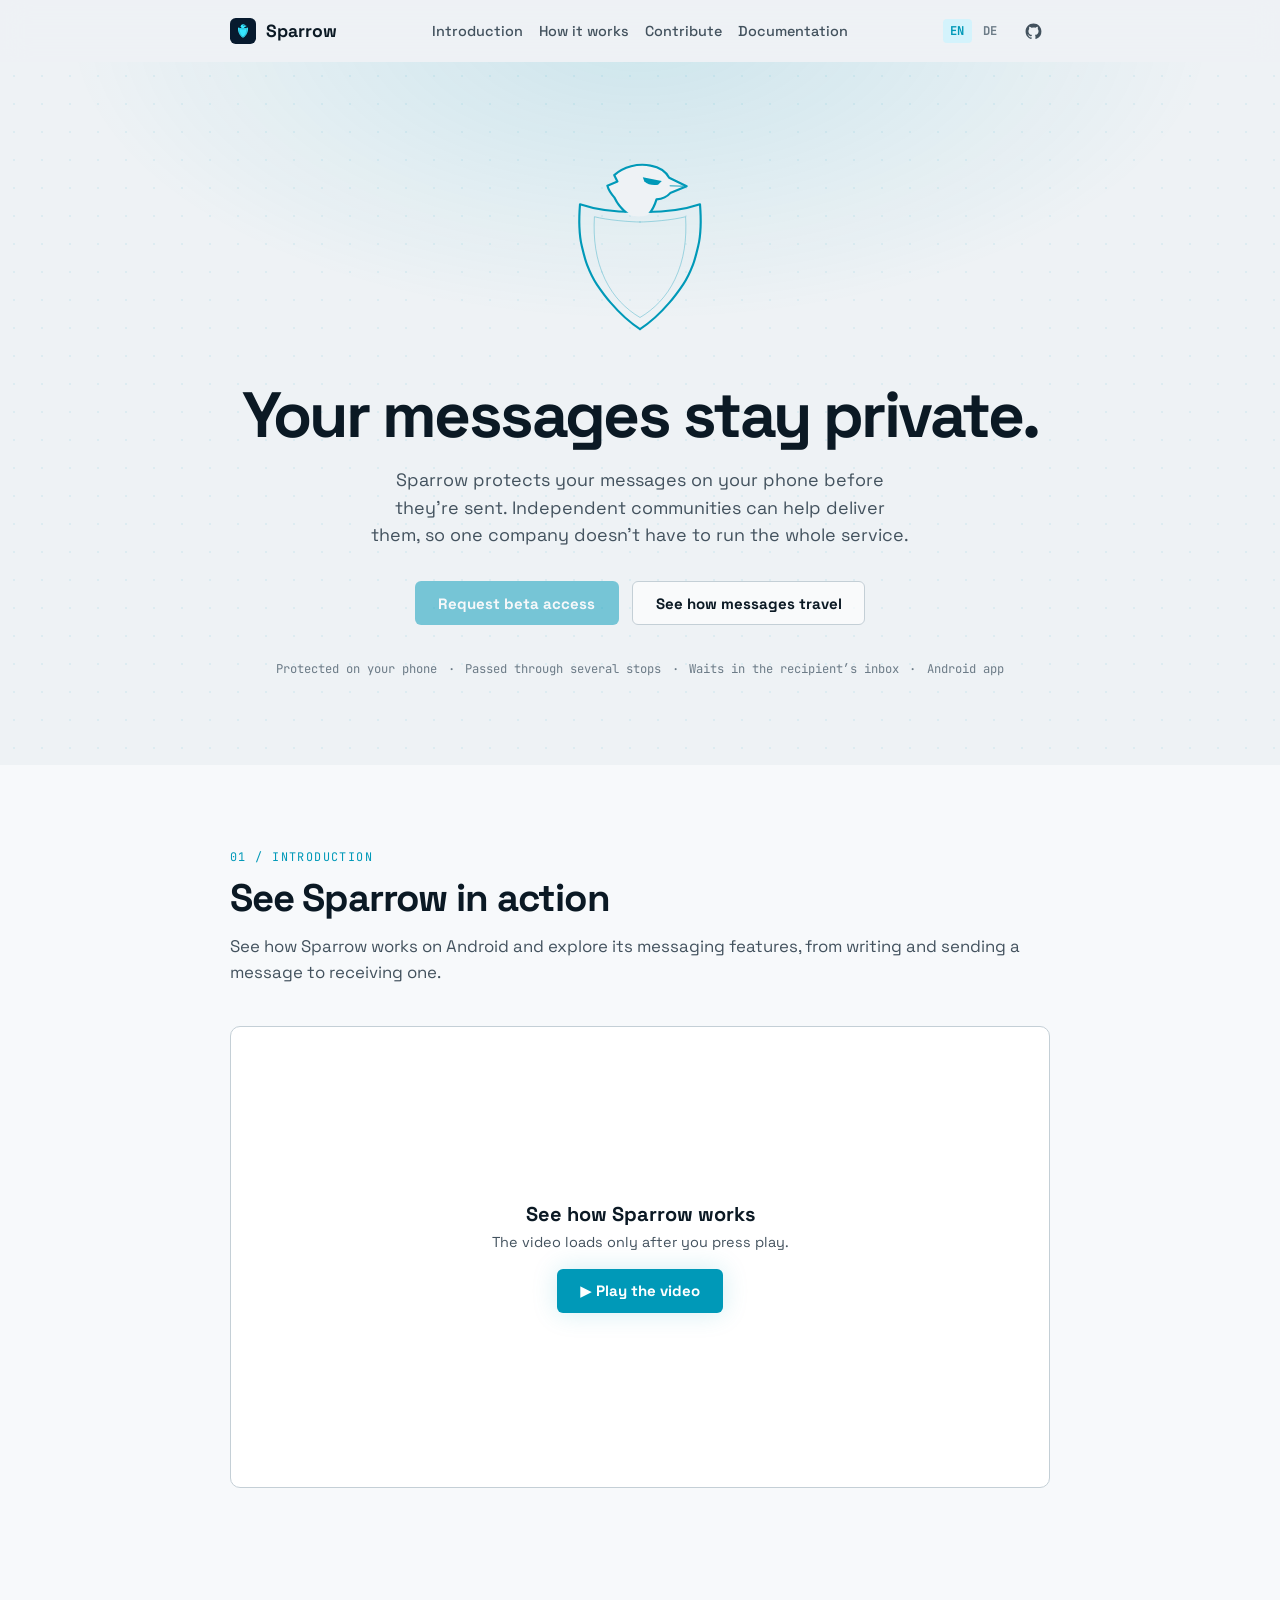
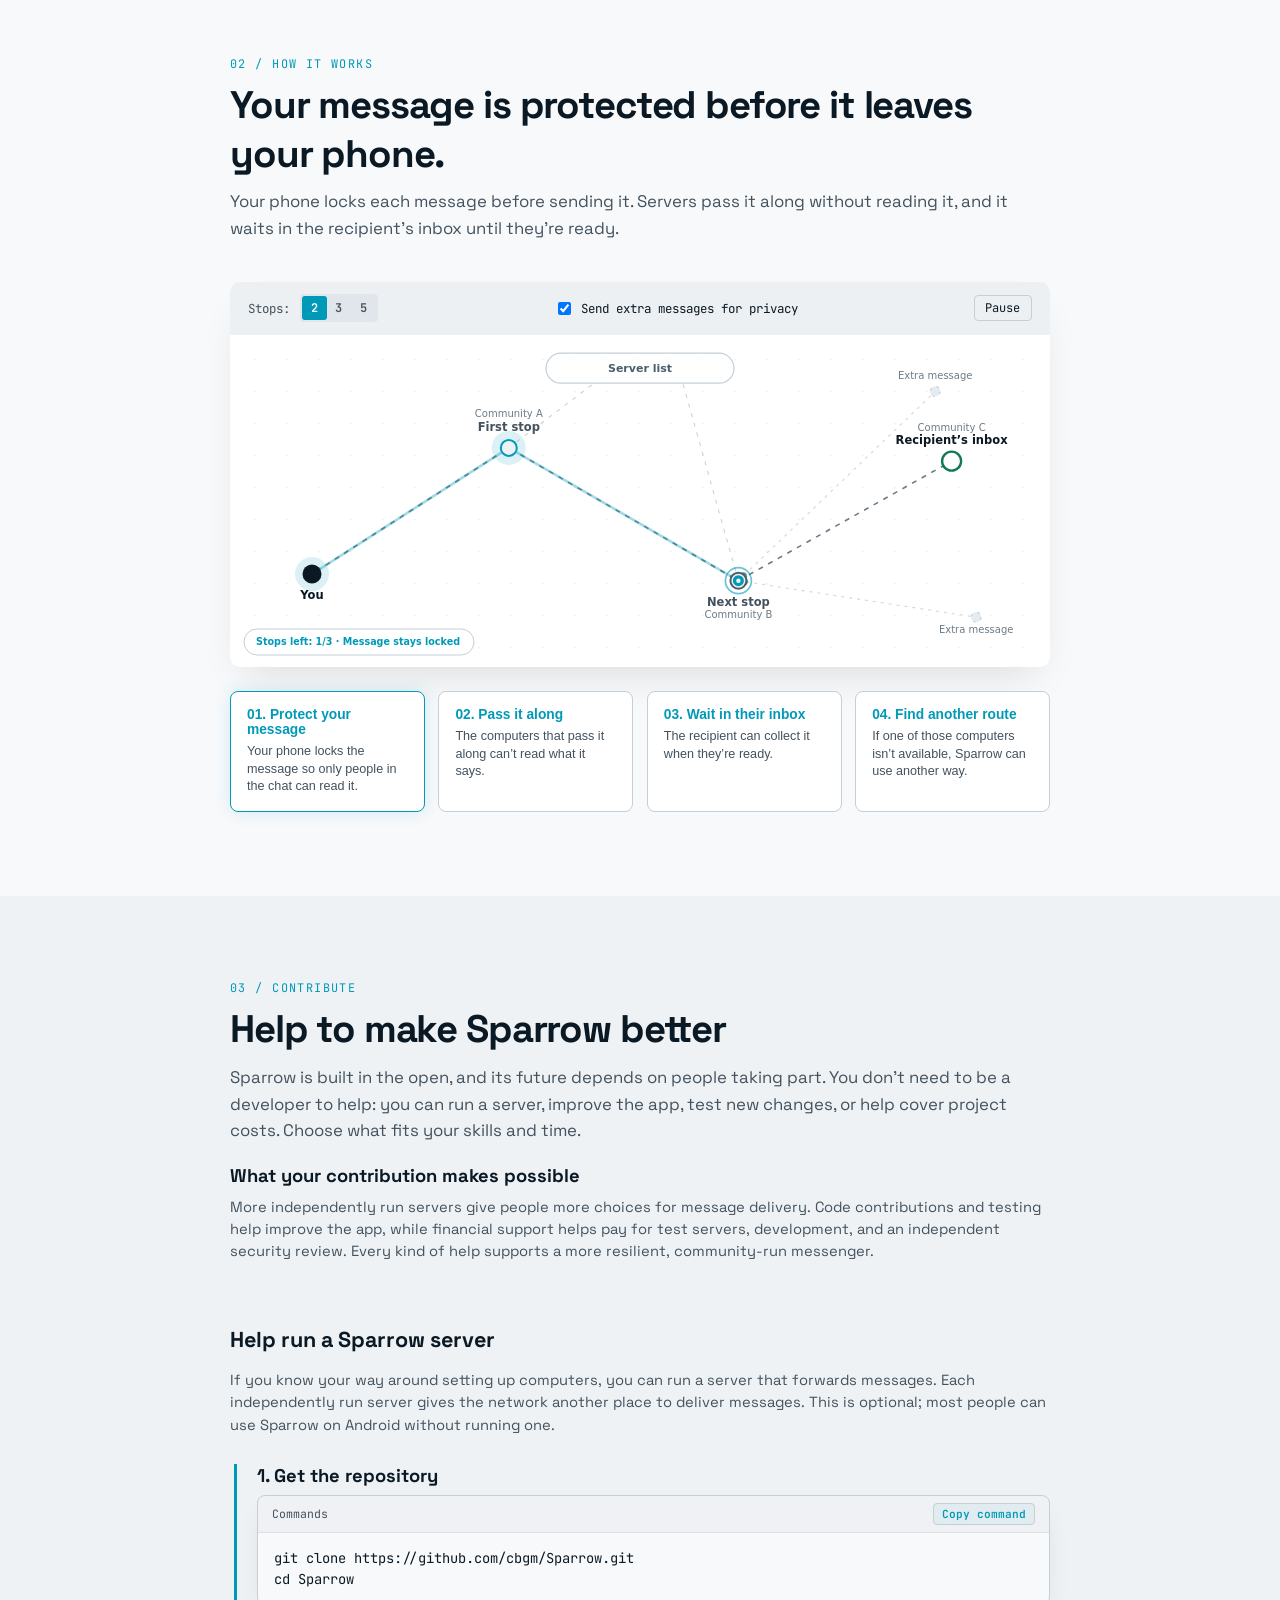
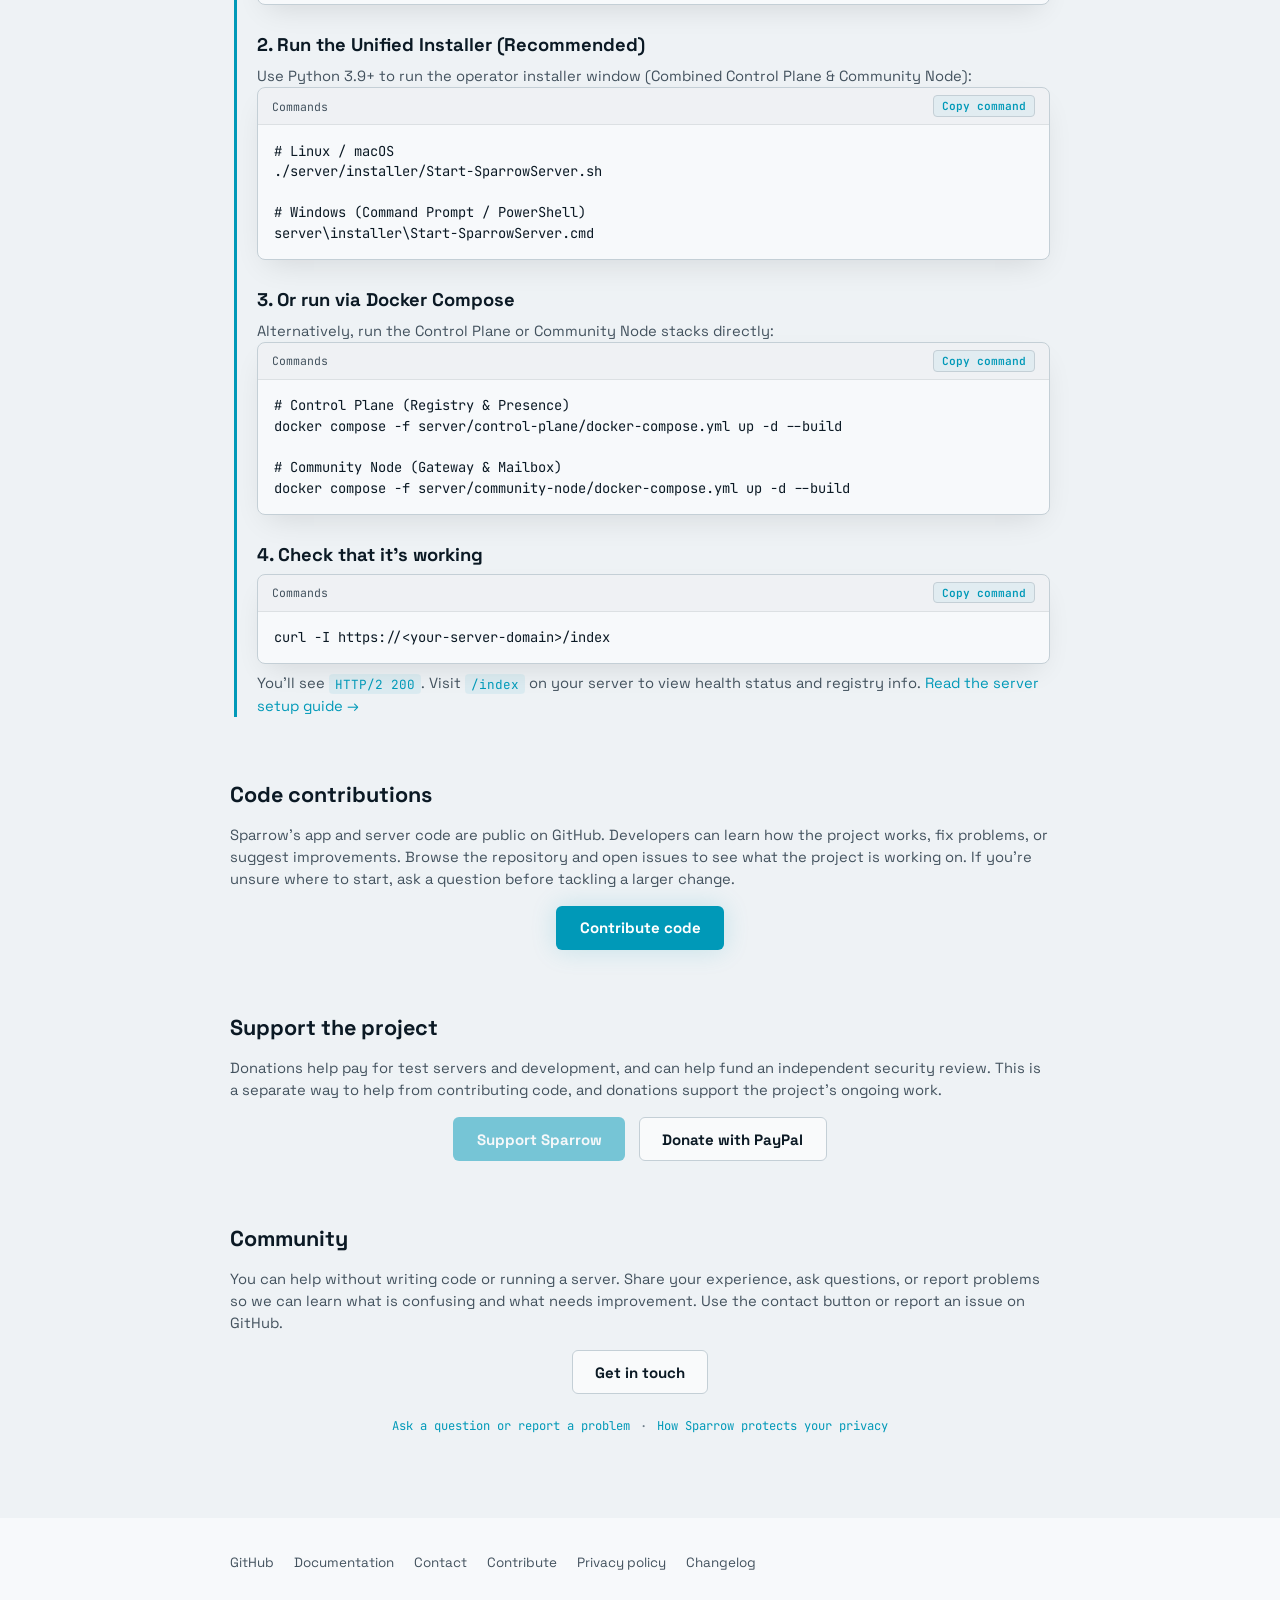
==== commit 95f4ac32: "Add German and English translations for server setup steps (installer & docker compose)" ====
--- a/index.html
+++ b/index.html
@@ -208,11 +208,11 @@
 
           <div class="server-setup-steps">
             <div class="wb-step">
-            <h4>1. Get the repository</h4>
+            <h4 data-i18n="hosting.step1Title">1. Get the repository</h4>
             <div class="terminal">
               <div class="terminal-top">
-                <span>Commands</span>
-                <button type="button" class="copy-btn" data-copy="git clone https://github.com/cbgm/Sparrow.git && cd Sparrow">Copy</button>
+                <span data-i18n="hosting.terminal">Commands</span>
+                <button type="button" class="copy-btn" data-copy="git clone https://github.com/cbgm/Sparrow.git && cd Sparrow" data-i18n="common.copy">Copy</button>
               </div>
               <pre><code>git clone https://github.com/cbgm/Sparrow.git
 cd Sparrow</code></pre>
@@ -220,12 +220,12 @@
             </div>
 
             <div class="wb-step">
-            <h4>2. Run the Unified Installer (Recommended)</h4>
-            <p class="step-note">Use Python 3.9+ to run the operator installer window (Combined Control Plane & Community Node):</p>
+            <h4 data-i18n="hosting.step2Title">2. Run the Unified Installer (Recommended)</h4>
+            <p class="step-note" data-i18n="hosting.step2Desc">Use Python 3.9+ to run the operator installer window (Combined Control Plane & Community Node):</p>
             <div class="terminal">
               <div class="terminal-top">
-                <span>Launcher</span>
-                <button type="button" class="copy-btn" data-copy="./server/installer/Start-SparrowServer.sh">Copy</button>
+                <span data-i18n="hosting.terminal">Commands</span>
+                <button type="button" class="copy-btn" data-copy="./server/installer/Start-SparrowServer.sh" data-i18n="common.copy">Copy</button>
               </div>
               <pre><code># Linux / macOS
 ./server/installer/Start-SparrowServer.sh
@@ -236,12 +236,12 @@
             </div>
 
             <div class="wb-step">
-            <h4>3. Or run via Docker Compose</h4>
-            <p class="step-note">Alternatively, run the Control Plane or Community Node stacks directly:</p>
+            <h4 data-i18n="hosting.step3Title">3. Or run via Docker Compose</h4>
+            <p class="step-note" data-i18n="hosting.step3Desc">Alternatively, run the Control Plane or Community Node stacks directly:</p>
             <div class="terminal">
               <div class="terminal-top">
-                <span>Docker Compose</span>
-                <button type="button" class="copy-btn" data-copy="docker compose -f server/control-plane/docker-compose.yml up -d --build">Copy</button>
+                <span data-i18n="hosting.terminal">Commands</span>
+                <button type="button" class="copy-btn" data-copy="docker compose -f server/control-plane/docker-compose.yml up -d --build" data-i18n="common.copy">Copy</button>
               </div>
               <pre><code># Control Plane (Registry & Presence)
 docker compose -f server/control-plane/docker-compose.yml up -d --build
@@ -252,17 +252,17 @@
             </div>
 
             <div class="wb-step">
-            <h4>4. Check that it’s working</h4>
+            <h4 data-i18n="hosting.step4Title">4. Check that it’s working</h4>
             <div class="terminal">
               <div class="terminal-top">
-                <span>Commands</span>
-                <button type="button" class="copy-btn" data-copy="curl -I https://&lt;your-server-domain&gt;/index">Copy</button>
+                <span data-i18n="hosting.terminal">Commands</span>
+                <button type="button" class="copy-btn" data-copy="curl -I https://&lt;your-server-domain&gt;/index" data-i18n="common.copy">Copy</button>
               </div>
               <pre><code>curl -I https://&lt;your-server-domain&gt;/index</code></pre>
             </div>
             <p class="step-note">
-              You’ll see <code>HTTP/2 200</code>. Visit <code>/index</code> on your server to view health status and registry info.
-              <a data-config-href="docsServerHostingUrl" target="_blank" rel="noopener noreferrer">Read the server setup guide →</a>
+              <span data-i18n="hosting.step4NoteBefore">You’ll see </span><code>HTTP/2 200</code><span data-i18n="hosting.step4NoteAfter">. Visit </span><code>/index</code><span data-i18n="hosting.step4NoteEnd"> on your server to view health status and registry info. </span>
+              <a data-config-href="docsServerHostingUrl" target="_blank" rel="noopener noreferrer" data-i18n="hosting.docsLink">Read the server setup guide →</a>
             </p>
             </div>
           </div>
